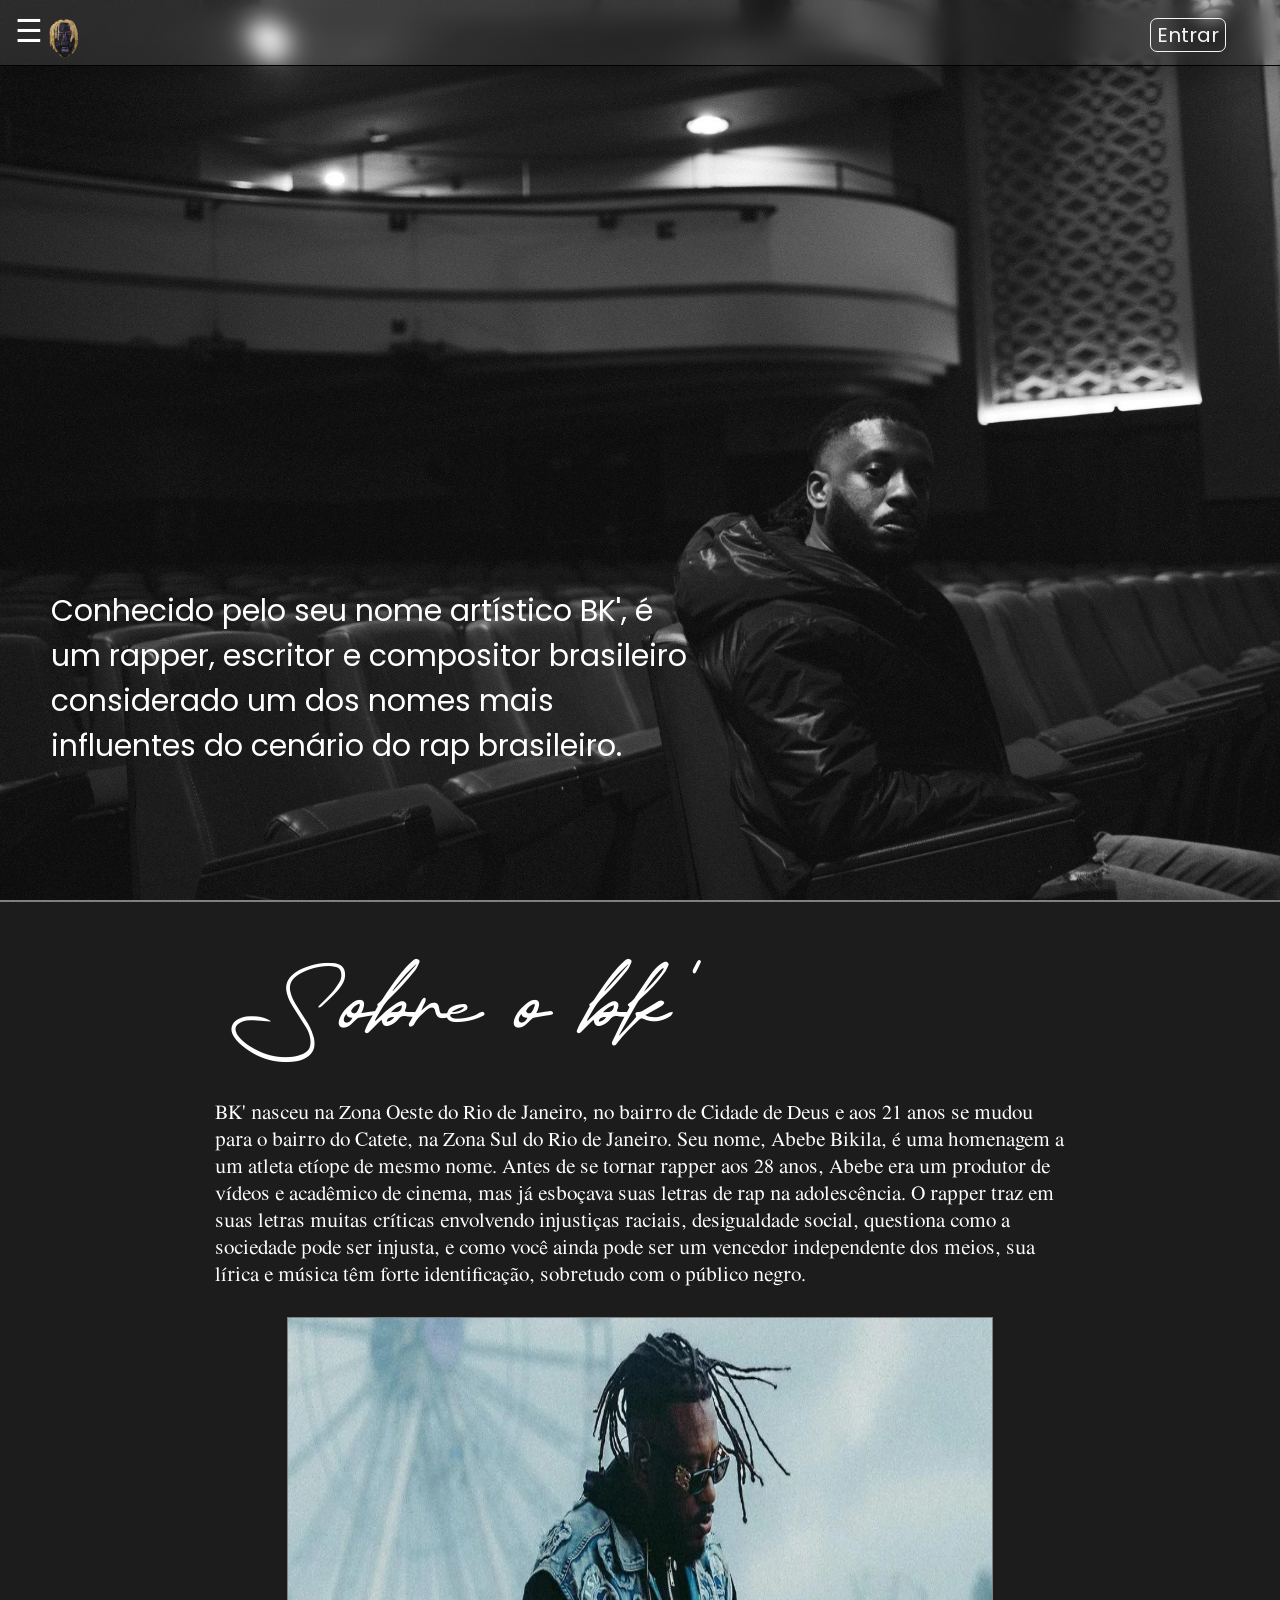
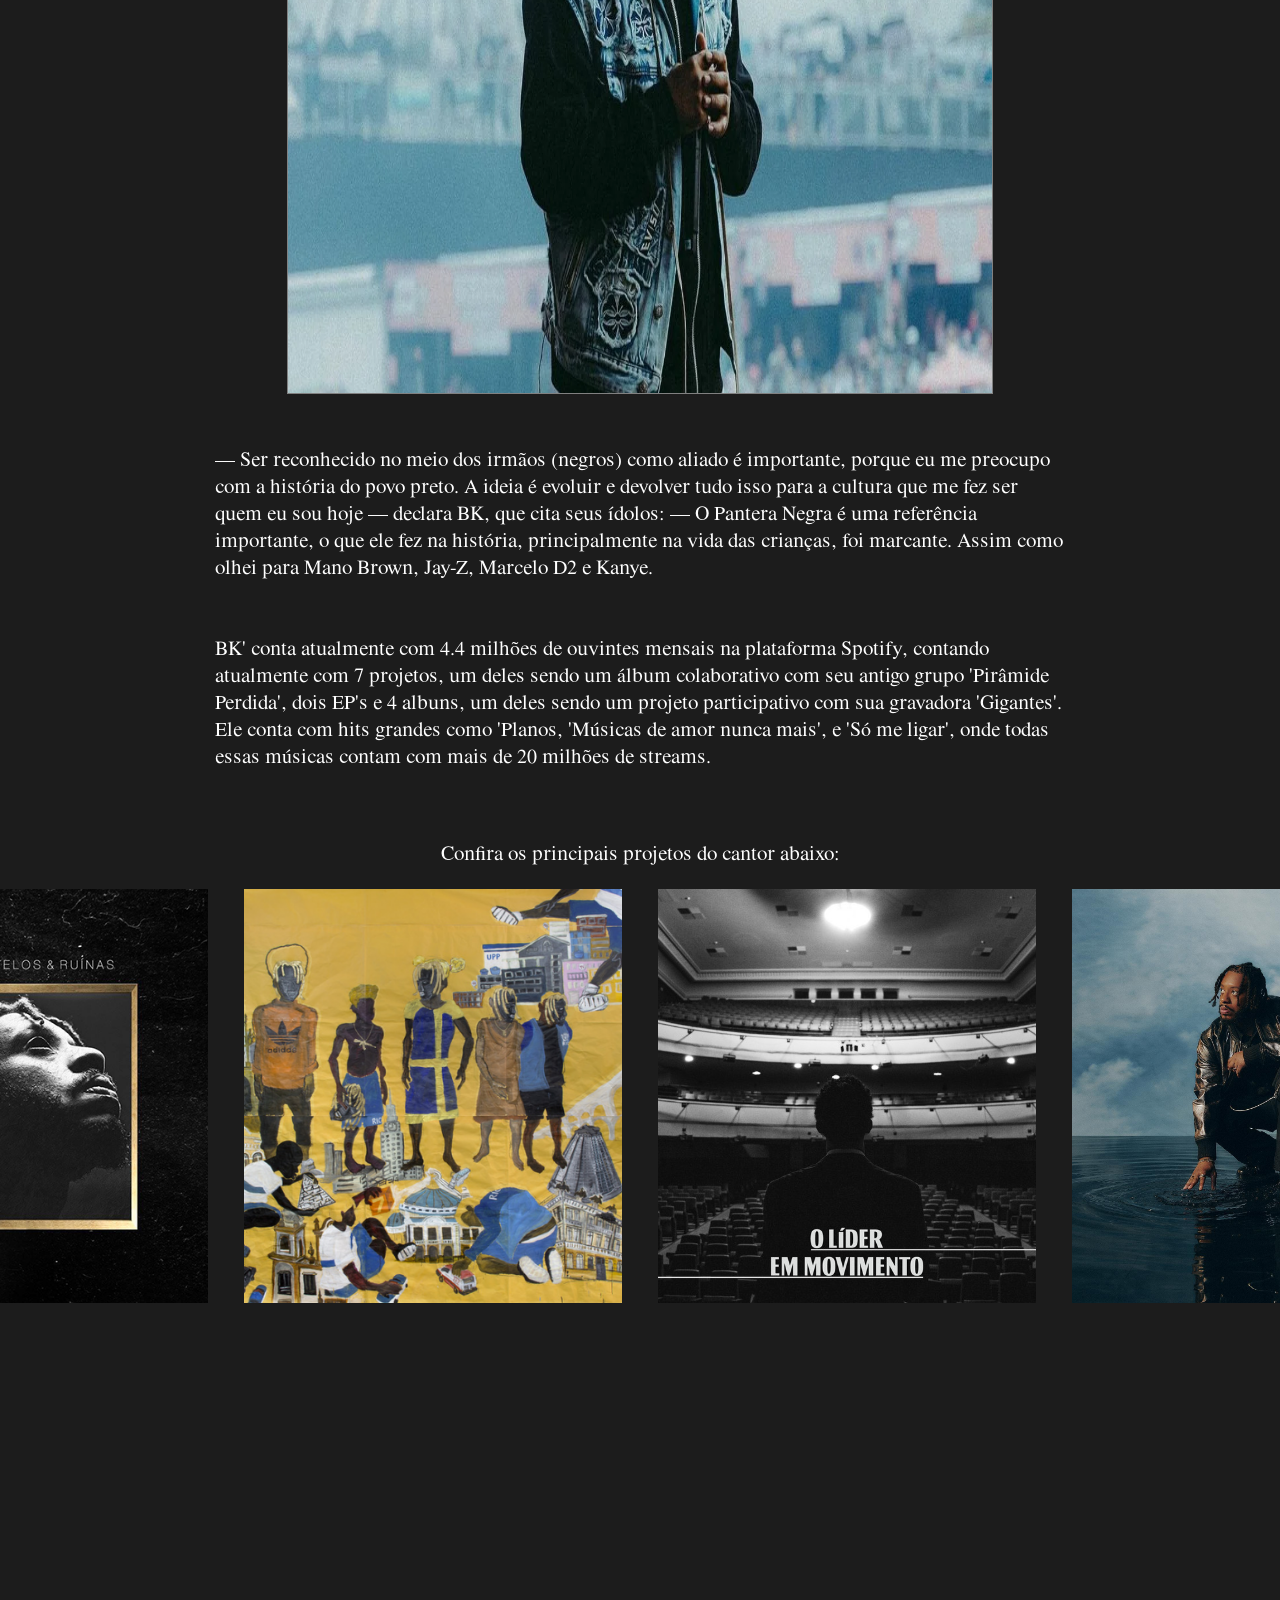
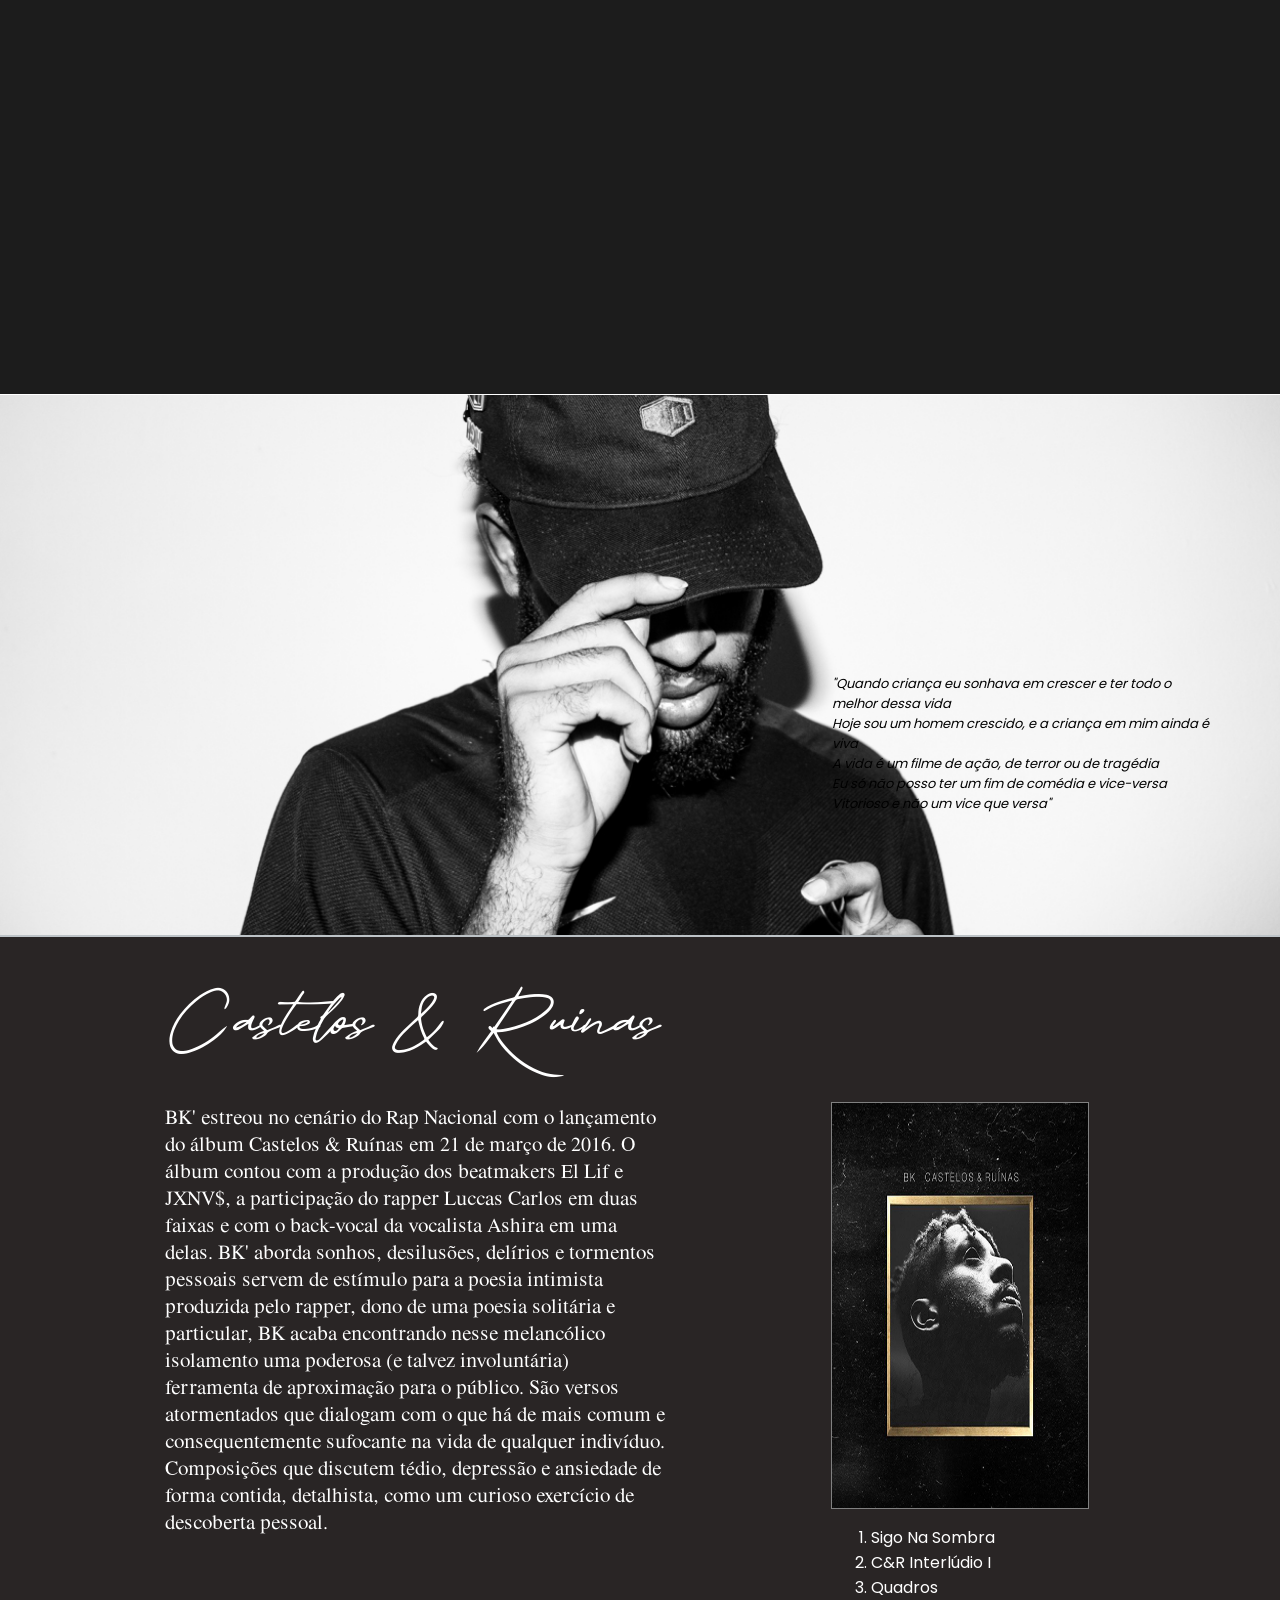
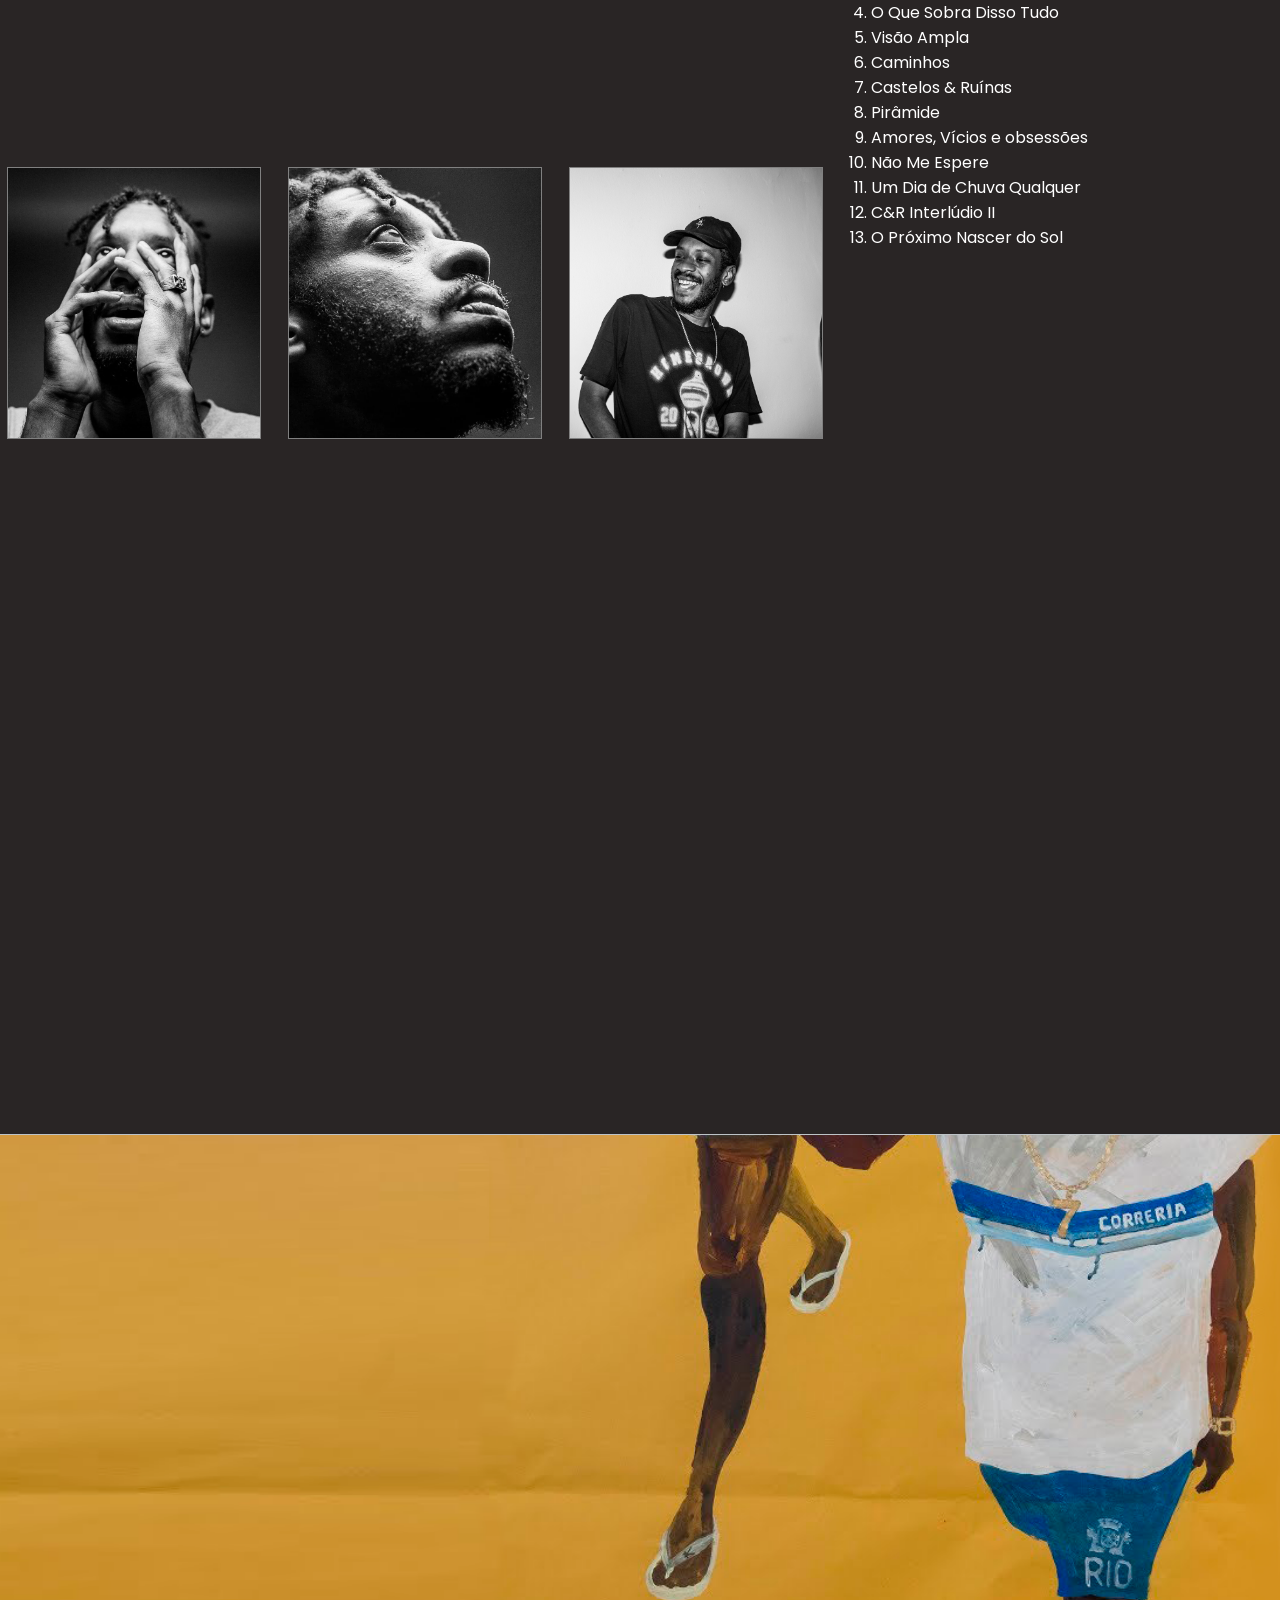
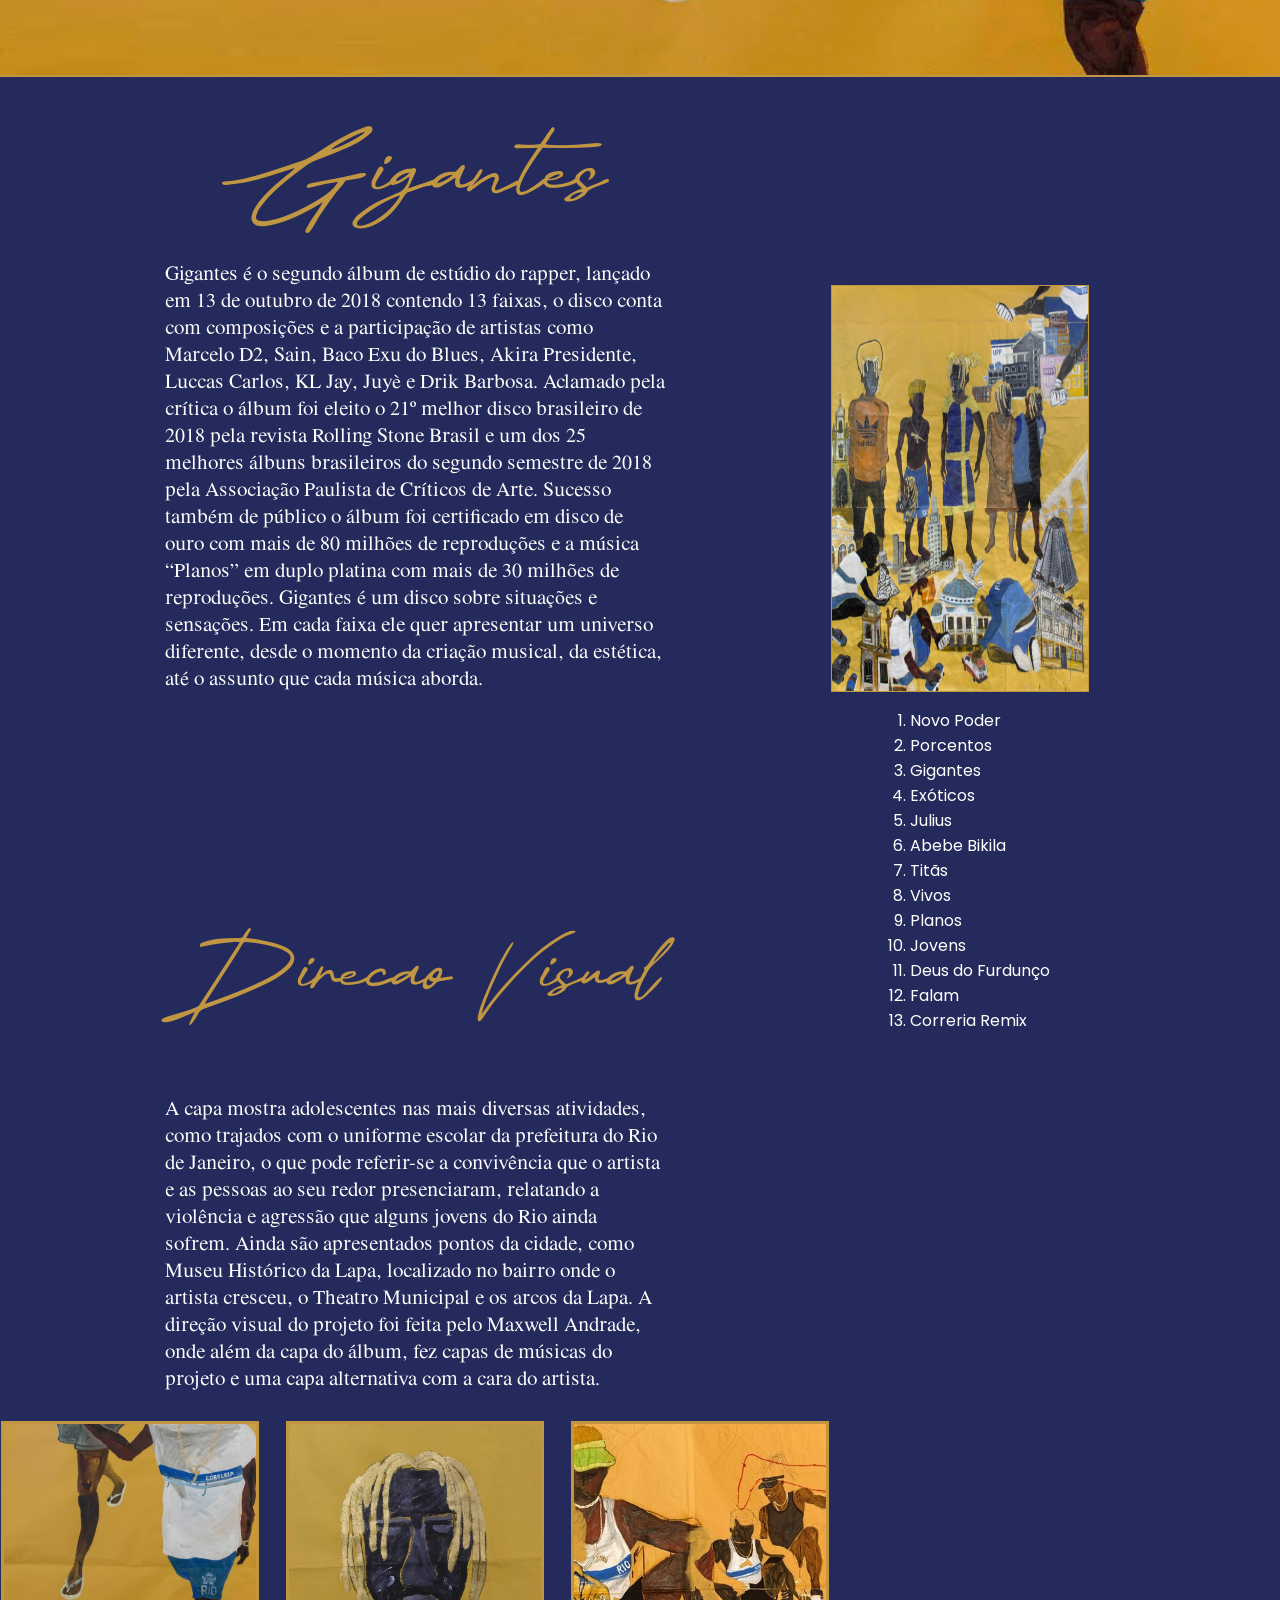
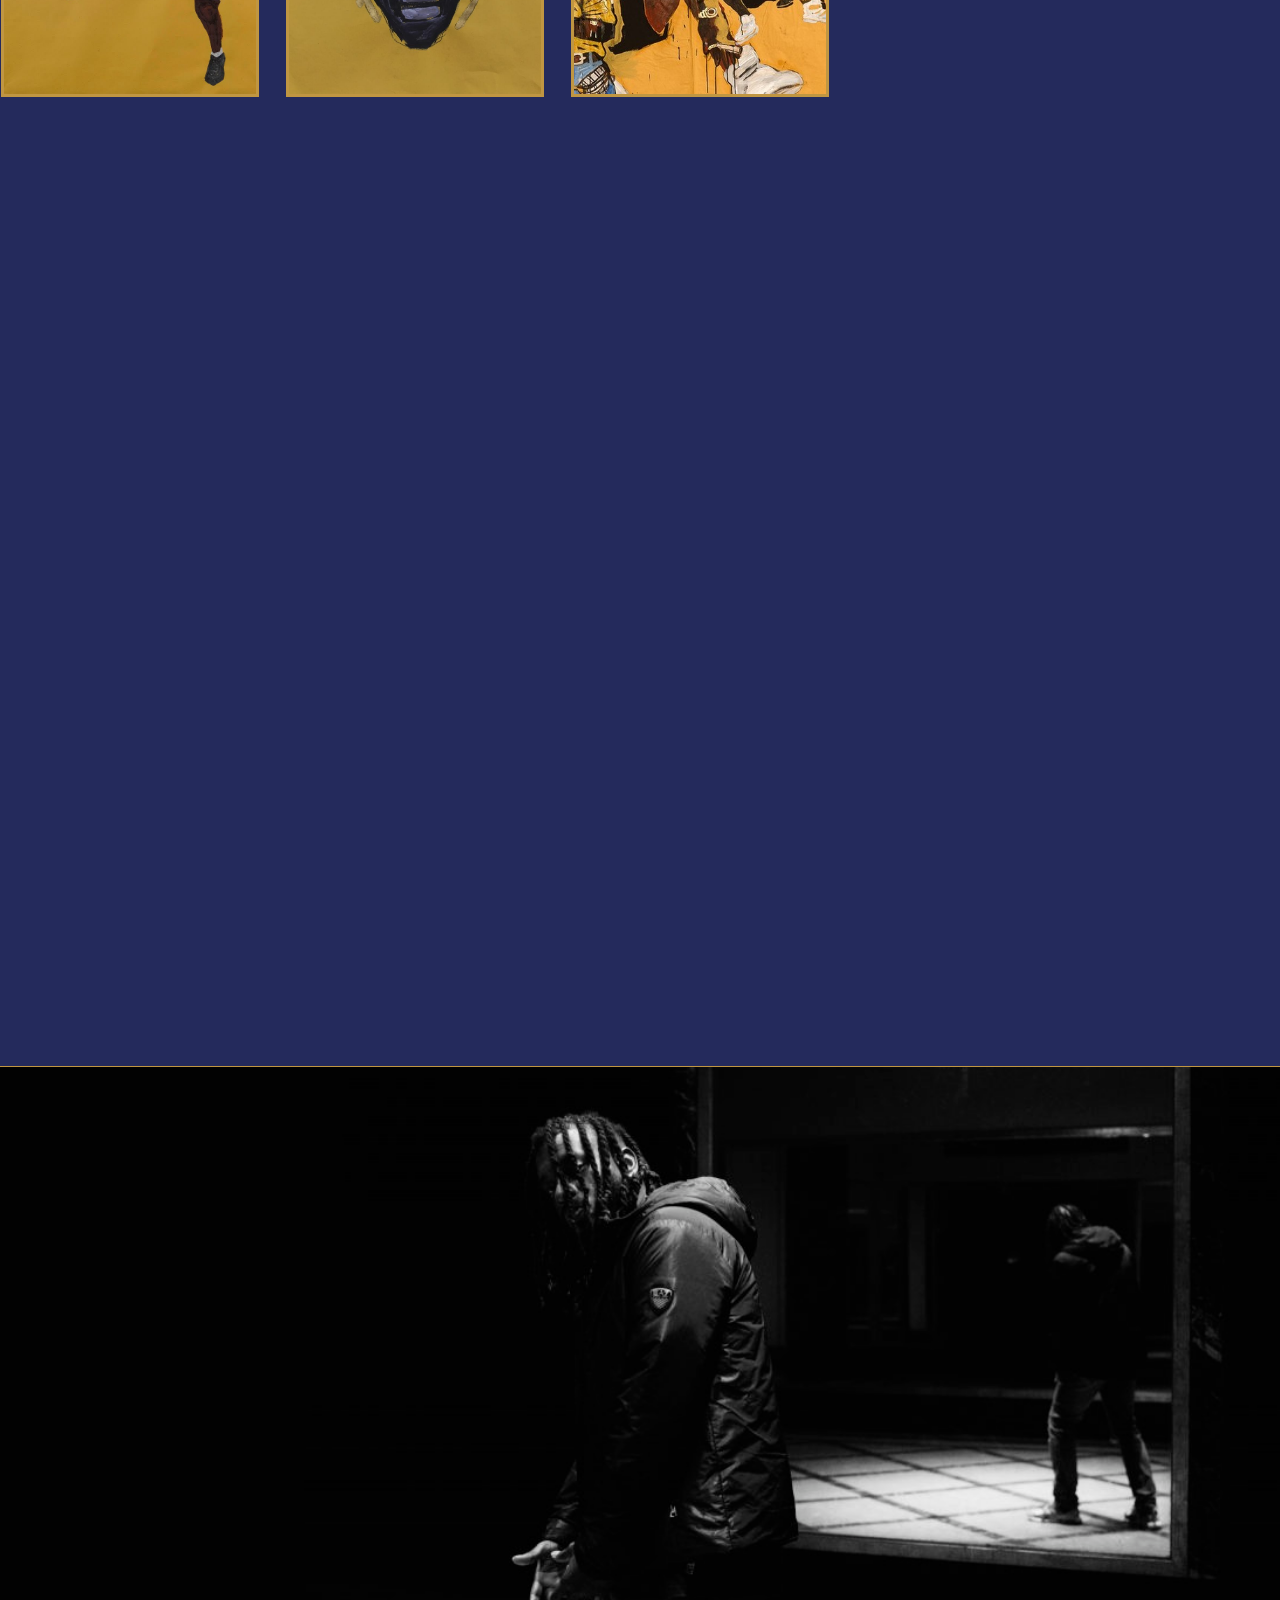
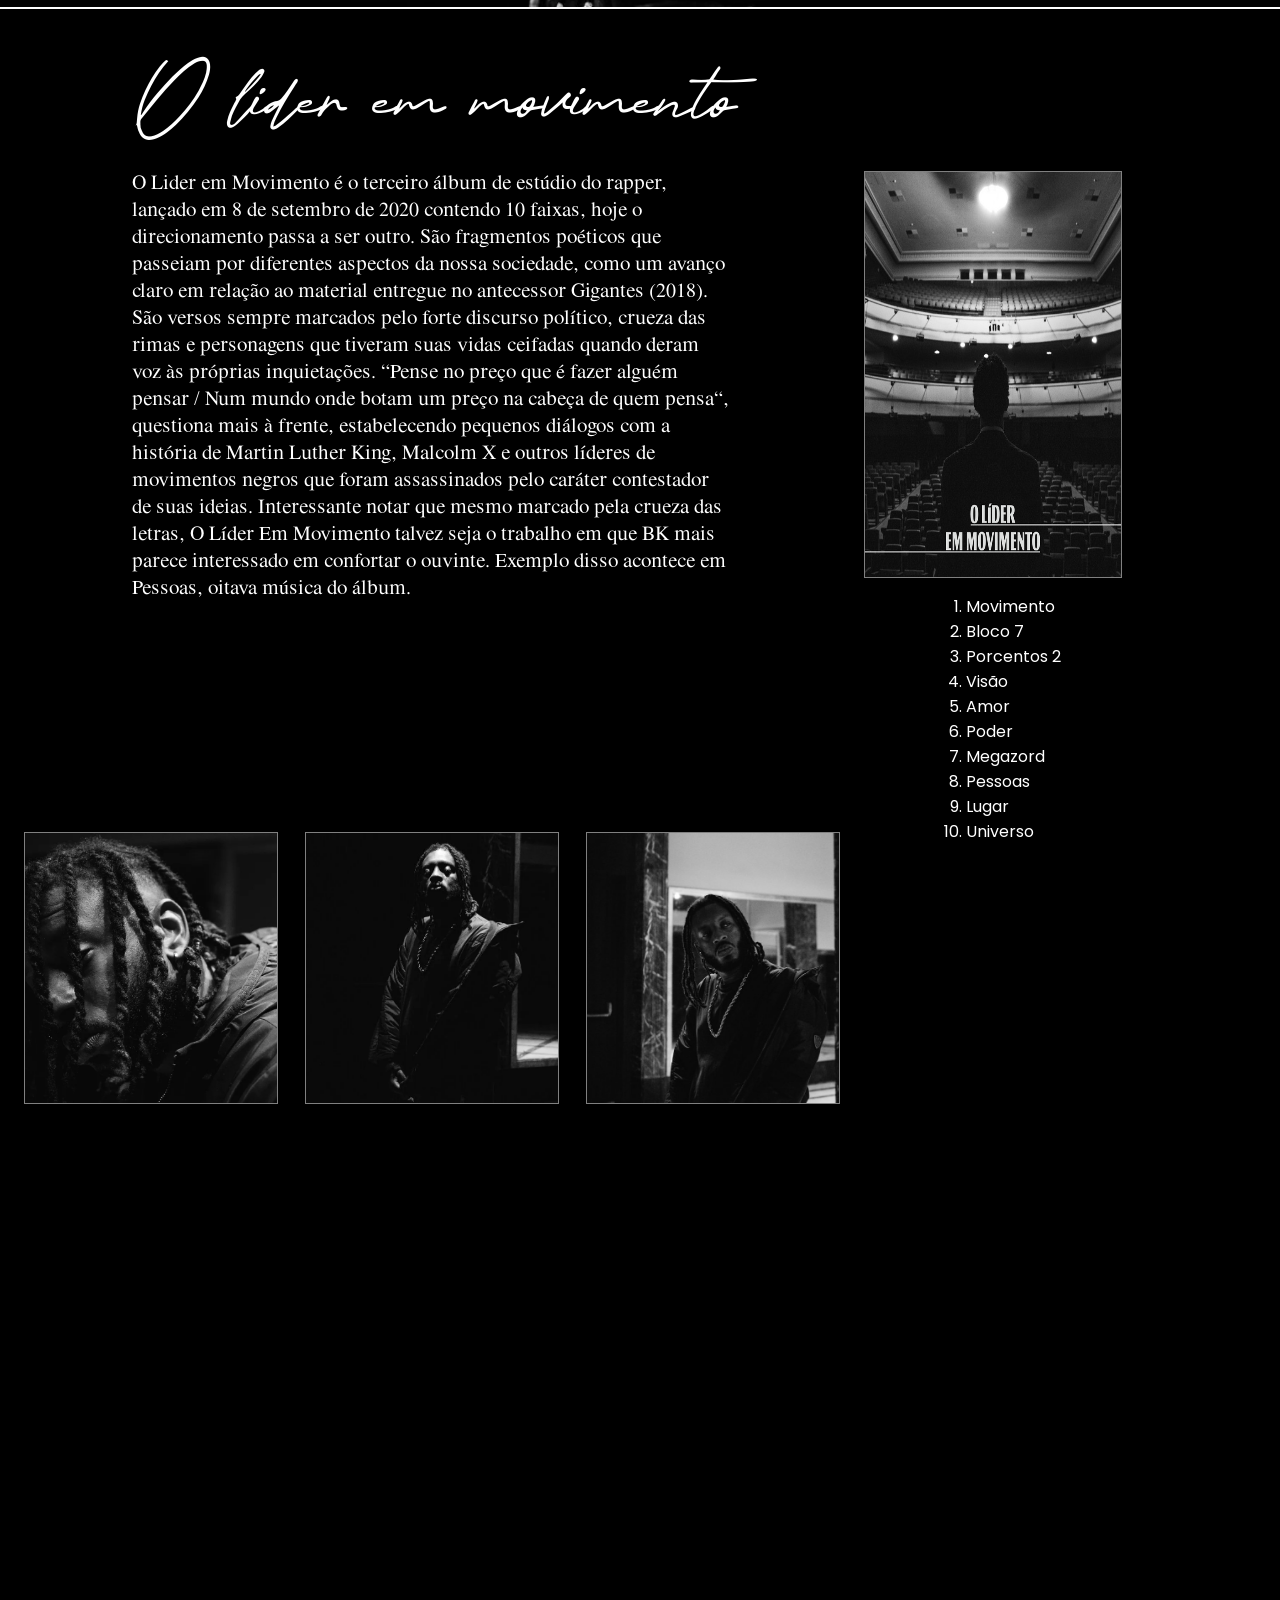
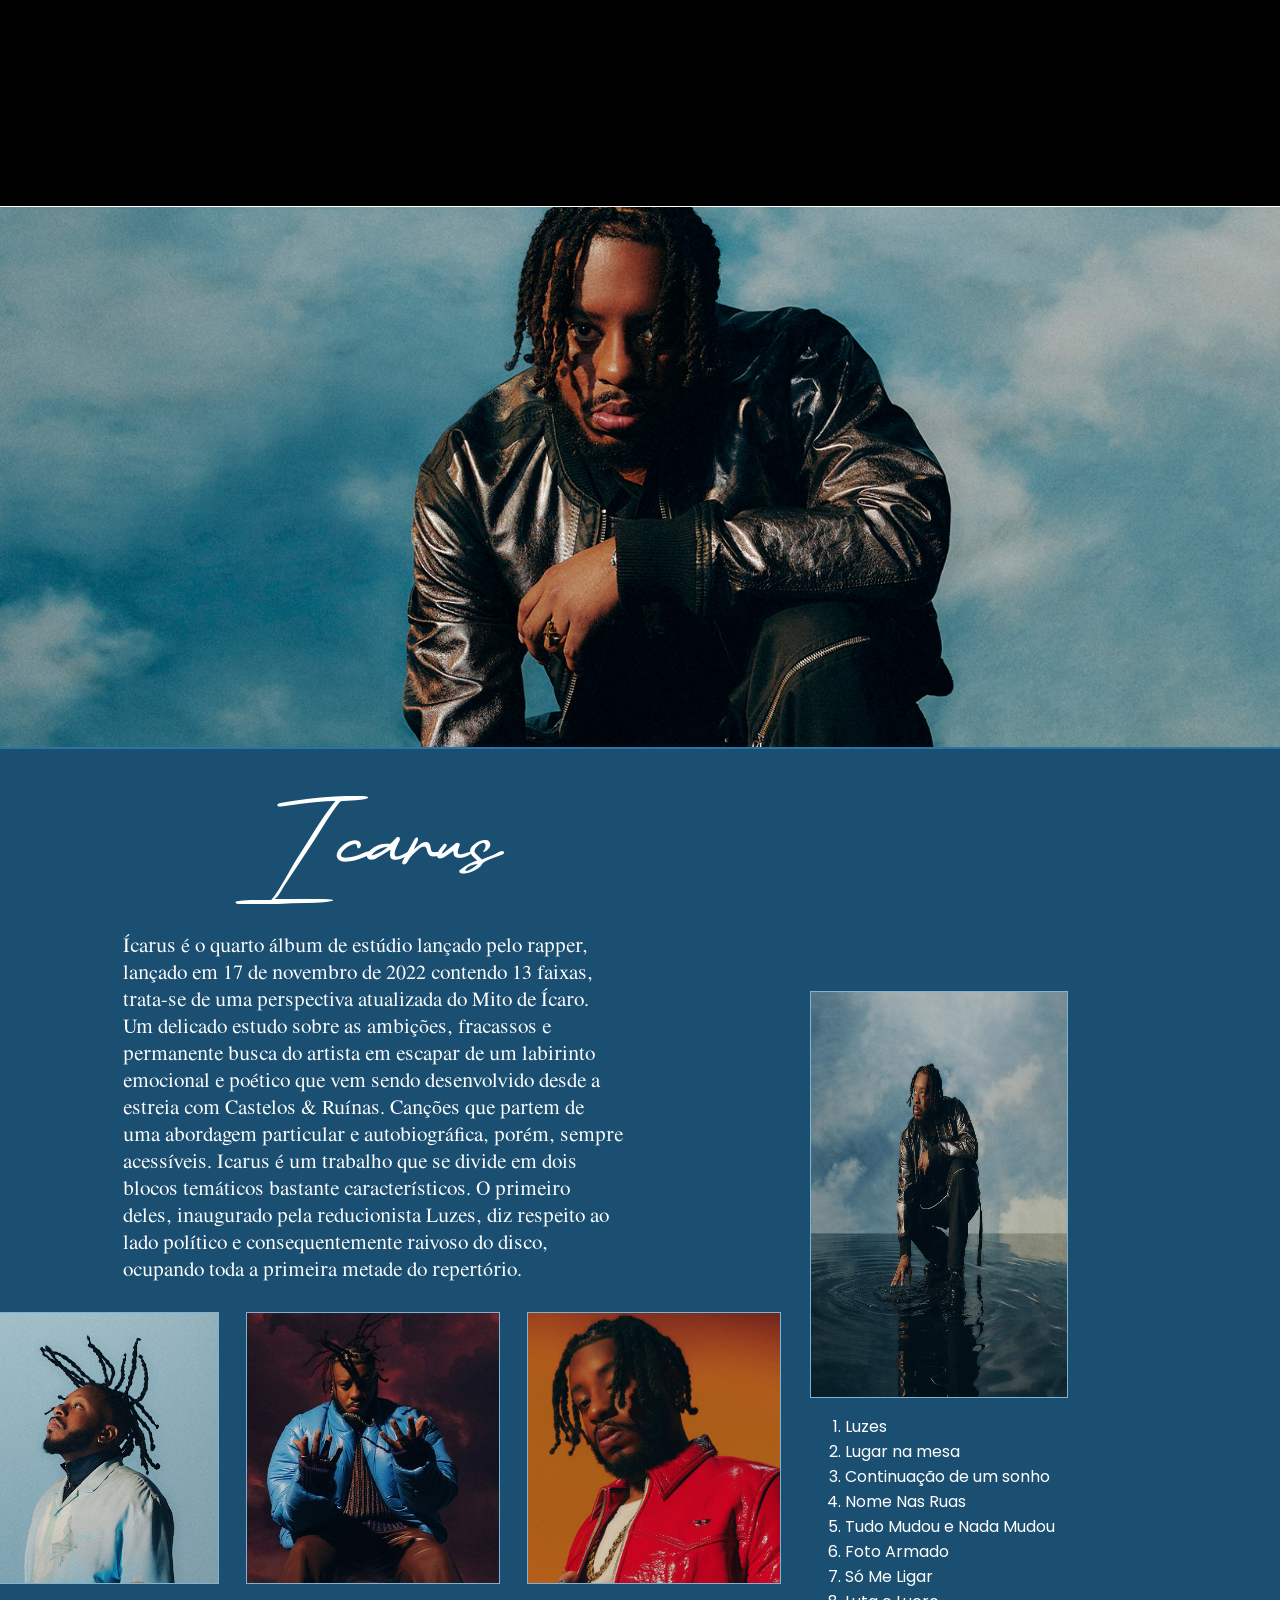
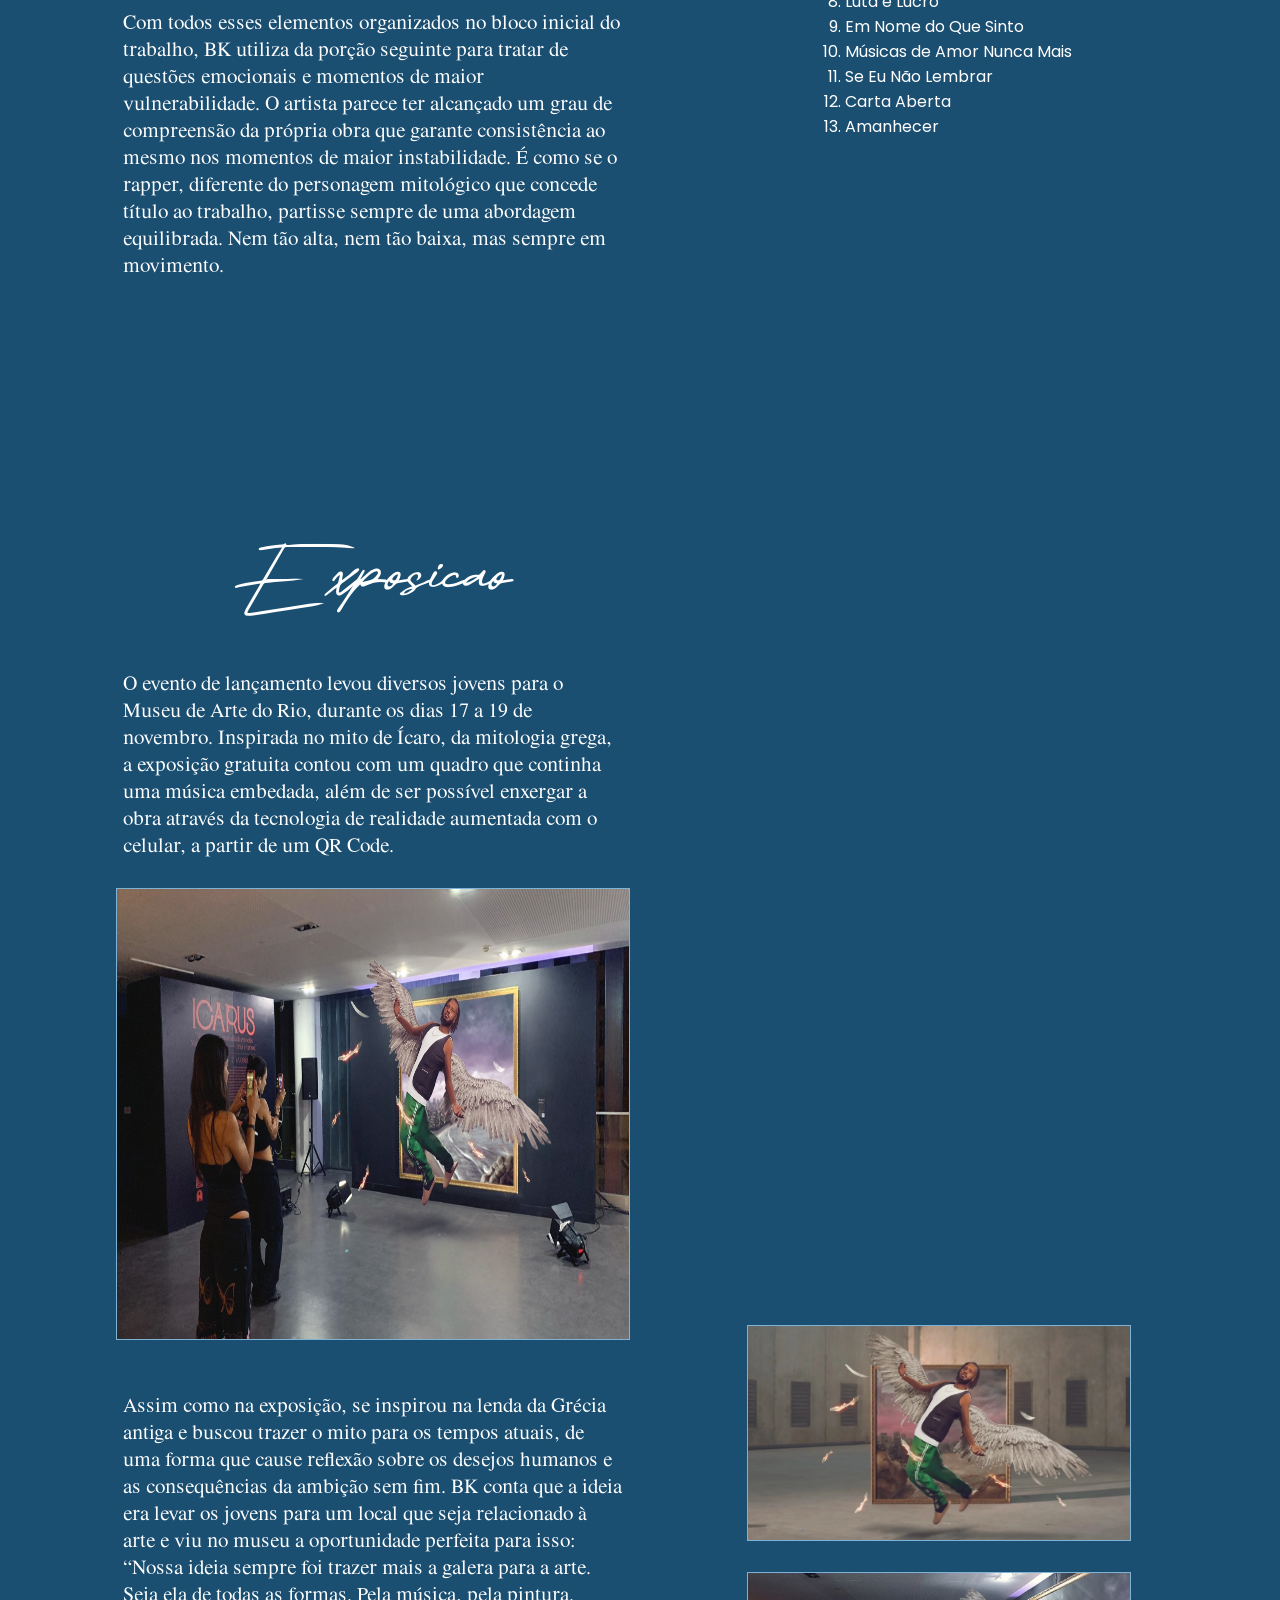
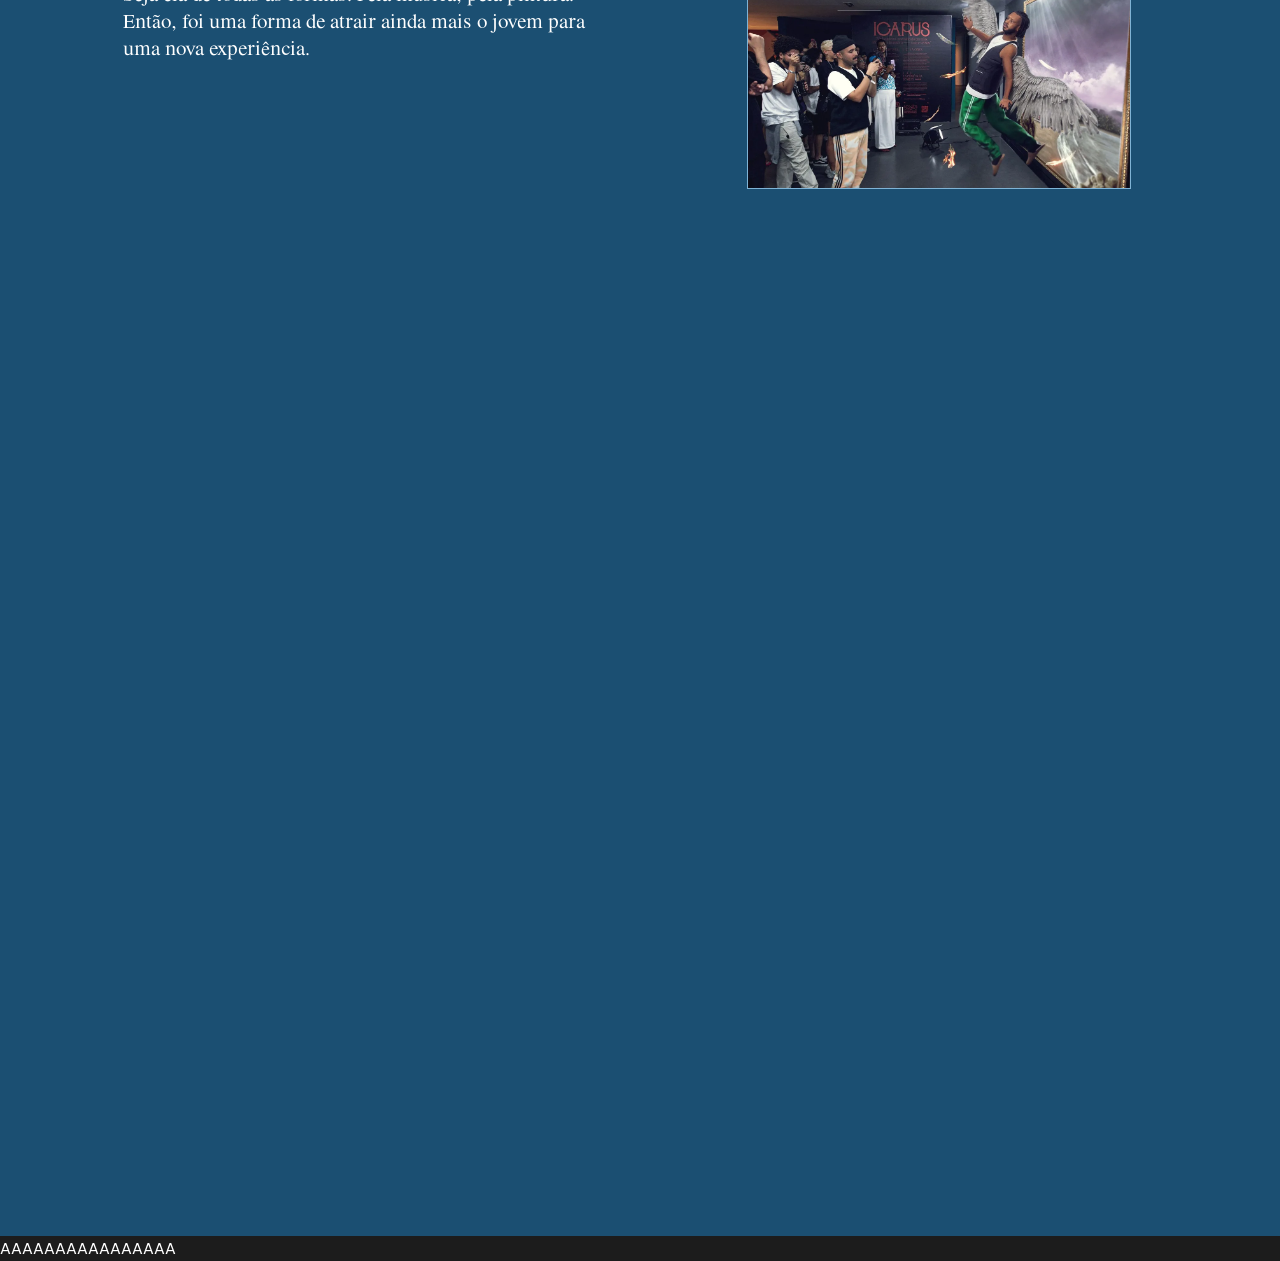
==== web-data-viz-main/public/index.html @ dcf94fe0 "Adição da webdataviz" ====
<!DOCTYPE html>
<html lang="pt-br">

<head>
  <meta charset="UTF-8">
  <meta name="viewport" content="width=device-width, initial-scale=1.0">
  <title>BK' - Tudo sobre o rapper</title>
  <link rel="shortcut icon" href="assets/icon/imgtitle.png">
  <link rel="stylesheet" href="css/styleHP.css">
</head>

<body>
  <div class="navbar">
    <div id="mySidepanel" class="sidepanel">
      <a href="javascript:void(0)" class="closebtn" onclick="closeNav()">&times;</a>
      <a href="#">Home</a>
      <a href="index.html#sobre-ir">Sobre o BK'</a>
      <a href="index.html#projetos-ir">Projetos</a>
      <a href="index.html#exposicao-ir">Exposição Icarus</a>
      <a href="#">Quiz</a>
      <a href="#">Pergunte aqui</a>
    </div>

    <button class="openbtn" onclick="openNav()">&#9776;</button>
    <img src="assets/icon/imgtitle.png" alt="BK' em Gigantes"> <!--<span>Tudo sobre o rapper BK'</span> -->
    <a href="cadastro.html"><button class="login" id="clickable">Entrar</button></a>
  </div>

  <div class="header">
    <img src="assets/imgs/olem/bkfoto5.jpg" alt="BK' Performando" class="banner">
    <p>Conhecido pelo seu nome artístico BK', é um rapper, escritor e compositor brasileiro considerado um dos nomes
      mais influentes do cenário do rap brasileiro.</p>
  </div>

  <div class="sobre" id="sobre-ir">
    <p class="sobre-title">Sobre o bk'</p>
    <span>BK' nasceu na Zona Oeste do Rio de Janeiro, no bairro de Cidade de Deus e aos 21 anos se mudou para o bairro
      do Catete, na Zona Sul do Rio de Janeiro. Seu nome, Abebe Bikila, é uma homenagem a um atleta etíope de mesmo
      nome. Antes de se tornar rapper aos 28 anos, Abebe era um produtor de vídeos e acadêmico de cinema, mas já
      esboçava suas letras de rap na adolescência. O rapper traz em suas letras muitas críticas envolvendo injustiças
      raciais, desigualdade social, questiona como a sociedade pode ser injusta, e como você ainda pode ser um vencedor
      independente dos meios, sua lírica e música têm forte identificação, sobretudo com o público negro. <br><br>
      <center><img class="bkshow-sobre" src="assets/imgs/bk-imgs/bk-emshow.jpeg"></center>
      <br><br>
      — Ser reconhecido no meio dos irmãos (negros) como aliado é importante, porque eu me preocupo com a história do
      povo preto. A ideia é evoluir e devolver tudo isso para a cultura que me fez ser quem eu sou hoje — declara BK,

      que cita seus ídolos: — O Pantera Negra é uma referência importante, o que ele fez na história, principalmente
      na
      vida das crianças, foi marcante. Assim como olhei para Mano Brown, Jay-Z, Marcelo D2 e Kanye. <br><br>
      <br>
      BK' conta atualmente com 4.4 milhões de ouvintes mensais na plataforma Spotify, contando atualmente com 7
      projetos, um deles sendo um álbum colaborativo com seu antigo grupo 'Pirâmide Perdida', dois EP's e 4 albuns, um
      deles sendo um projeto participativo com sua gravadora 'Gigantes'. Ele conta com hits grandes como 'Planos,
      'Músicas de amor nunca mais', e 'Só me ligar', onde todas essas músicas contam com mais de 20 milhões de
      streams.
    </span>
    <div id="projetos-ir"></div>
    <br><br>
    
    <p class="confira-projetos">Confira os principais projetos do cantor abaixo:</p>
    <div id="img-track">
      <div class="image-container cer-clickable">
        <a href="index.html#cer-ir"><img class="image" src="assets/imgs/castelos&ruinas/castelos&ruinas.png"
            alt="Capa de 'Castelos & Ruínas'" draggable="false">
          <div class="text-overlay">Castelos & Ruínas</div>
        </a>
      </div>

      <div class="image-container gigantes-clickable">
        <a href="index.html#gigantes-ir"><img class="image" src="assets/imgs/gigantes/gigantes.png" alt="Capa de 'Gigantes'"
            draggable="false">
          <div class="text-overlay">Gigantes</div>
        </a>
      </div>

      <div class="image-container olem-clickable">
        <a href="index.html#olem-ir"><img class="image" src="assets/imgs/olem/lideremmovimento.jpeg"
            alt="Capa de 'O líder em movimento'" draggable="false">
          <div class="text-overlay">O líder em movimento</div>
        </a>
      </div>

      <div class="image-container icarus-clickable">
        <a href="index.html#icarus-ir"><img class="image" src="assets/imgs/icarus/icarus.jpeg" alt="Capa de 'Icarus'"
            draggable="false">
          <div class="text-overlay">Icarus</div>
        </a>
      </div>
    </div>
  </div>

  <div class="projetos">
    <div class="casteloseruinas" id="cer-ir">
      <img class="bk-bloco" src="assets/imgs/bk-imgs/bkbloco.jpg">
      <p>"Quando criança eu sonhava em crescer e ter todo o melhor dessa vida<br>
        Hoje sou um homem crescido, e a criança em mim ainda é viva<br>
        A vida é um filme de ação, de terror ou de tragédia<br>
        Eu só não posso ter um fim de comédia e vice-versa<br>
        Vitorioso e não um vice que versa"<br></p>
      <div class="container-cer">
        <div class="texto-cer">
          <div class="title-cer">Castelos & Ruinas</div><br>

          BK' estreou no cenário do Rap Nacional com o lançamento do álbum Castelos & Ruínas em 21
          de março de 2016. O álbum contou com a produção
          dos beatmakers El Lif e JXNV$, a participação do rapper Luccas Carlos em duas faixas e com o back-vocal da
          vocalista Ashira em uma delas.
          BK' aborda sonhos, desilusões, delírios e tormentos pessoais servem de estímulo para a poesia intimista
          produzida pelo rapper, dono de uma poesia solitária e particular, BK acaba encontrando nesse melancólico
          isolamento uma poderosa (e
          talvez involuntária) ferramenta de aproximação para o público. São versos atormentados que dialogam com o que
          há de mais comum e consequentemente sufocante na vida de qualquer indivíduo. Composições que discutem tédio,
          depressão e ansiedade de forma contida, detalhista, como um curioso exercício de descoberta pessoal.
          <br><br>
          <iframe style="border-radius:12px"
            src="https://open.spotify.com/embed/album/2R3jSaMM1H6qecjhZtlgJH?utm_source=generator" width="100%"
            height="175" frameBorder="0" allowfullscreen=""
            allow="autoplay; clipboard-write; encrypted-media; fullscreen; picture-in-picture"
            loading="lazy"></iframe><br>
          <div id="img-trackcer" data-mouse-down-at="0" data-prev-percentage="0">
            <img class="image" src="assets/imgs/castelos&ruinas/bk-foto1.jpg" draggable="false">
            <img class="image" src="assets/imgs/castelos&ruinas/bkface.png" draggable="false">
            <img class="image" src="assets/imgs/bk-imgs/bkrindo.jpg" draggable="false">
          </div>
        </div>

        <div class="imagem-cer">
          <img class="capa-cer" src="assets/imgs/castelos&ruinas/castelos&ruinas.png">
          <ol>
            <li>Sigo Na Sombra</li>
            <li>C&R Interlúdio I</li>
            <li>Quadros</li>
            <li>O Que Sobra Disso Tudo</li>
            <li>Visão Ampla</li>
            <li>Caminhos</li>
            <li>Castelos & Ruínas</li>
            <li>Pirâmide</li>
            <li>Amores, Vícios e obsessões</li>
            <li>Não Me Espere</li>
            <li>Um Dia de Chuva Qualquer</li>
            <li>C&R Interlúdio II</li>
            <li>O Próximo Nascer do Sol</li>
          </ol>
        </div>
      </div>

    </div>
    <div class="gigantes" id="gigantes-ir">
      <img class="correria-banner" src="assets/imgs/gigantes/banner.png" alt="">
      <div class="container-gigantes">
        <div class="texto-gigantes">
          <div class="gigantes-title">Gigantes</div>
          Gigantes é o segundo álbum de estúdio do rapper, lançado em 13 de outubro de 2018
          contendo 13 faixas, o disco conta com composições e a participação de artistas como Marcelo D2, Sain, Baco Exu
          do Blues, Akira Presidente, Luccas Carlos, KL Jay, Juyè e Drik Barbosa. Aclamado pela crítica o álbum foi
          eleito o 21º melhor disco brasileiro de 2018 pela
          revista Rolling Stone Brasil e um dos 25 melhores álbuns brasileiros do segundo semestre de 2018 pela
          Associação Paulista de Críticos de Arte.
          Sucesso também de público o álbum foi certificado em disco de ouro
          com mais de 80 milhões de reproduções e a música “Planos” em duplo platina com mais de 30 milhões de
          reproduções. Gigantes é um disco sobre situações e sensações. Em cada faixa ele quer apresentar um universo
          diferente, desde o momento da criação musical, da estética, até o assunto que cada música aborda.
          <br><br>
          <iframe style="border-radius:12px"
            src="https://open.spotify.com/embed/album/4W2IL1NXpcbsYmGdAjeJGg?utm_source=generator" width="100%"
            height="175" frameBorder="0" allowfullscreen=""
            allow="autoplay; clipboard-write; encrypted-media; fullscreen; picture-in-picture" loading="lazy"></iframe>
          <p>Direcao Visual</p>
          <div class="texto-gigantes">A capa mostra adolescentes nas mais diversas atividades, como trajados com o
            uniforme escolar da prefeitura do
            Rio de Janeiro, o que pode referir-se a convivência que o artista e as pessoas ao seu redor presenciaram,
            relatando a violência e agressão que alguns jovens do Rio ainda sofrem. Ainda são apresentados pontos da
            cidade, como Museu Histórico da Lapa, localizado no bairro onde o artista cresceu, o Theatro Municipal e os
            arcos da Lapa. A direção visual do projeto foi feita pelo Maxwell Andrade, onde além da capa do álbum, fez
            capas de músicas do projeto e uma capa alternativa com a cara do artista. <br><br>
            <div id="img-trackgigantes" data-mouse-down-at="0" data-prev-percentage="0">
              <img class="image" src="assets/imgs/gigantes/correria.jpg" draggable="false">
              <img class="image" src="assets/imgs/gigantes/98b2976f9f058ca8cafe986e9b898a2d.1000x1000x1.jpg" draggable="false">
              <img class="image" src="assets/imgs/gigantes/2019-11-26-serie-pardo-e-papel-de-maxwell-alexandre-2-312hwqn.jpg" draggable="false">
            </div>
          </div>
        </div>

        <div class="imagem-gigantes">
          <img class="capa-gigantes" src="assets/imgs/gigantes/gigantes.png">
          <ol>
            <li>Novo Poder</li>
            <li>Porcentos</li>
            <li>Gigantes</li>
            <li>Exóticos</li>
            <li>Julius</li>
            <li>Abebe Bikila</li>
            <li>Titãs</li>
            <li>Vivos</li>
            <li>Planos</li>
            <li>Jovens</li>
            <li>Deus do Furdunço</li>
            <li>Falam</li>
            <li>Correria Remix</li>
          </ol>
        </div>
      </div>
    </div>








    <div class="olideremovimento" id="olem-ir">
      <img class="olem-banner" src="assets/imgs/olem/banner.png" alt="">
      <div class="container-olem">
        <div class="texto-olem">
          <div class="title-olem-1">O lider em movimento</div>
          O Lider em Movimento é o terceiro álbum de estúdio do rapper, lançado em 8 de setembro de 2020
          contendo 10 faixas, hoje o direcionamento passa a ser outro. São fragmentos poéticos que passeiam por
          diferentes aspectos da nossa sociedade, como um avanço claro em relação ao material entregue no antecessor
          Gigantes (2018). São versos sempre marcados pelo forte discurso político, crueza das rimas e personagens que
          tiveram suas vidas ceifadas quando deram voz às próprias inquietações. “Pense no preço que é fazer alguém
          pensar / Num mundo onde botam um preço na cabeça de quem pensa“, questiona mais à frente, estabelecendo
          pequenos diálogos com a história de Martin Luther King, Malcolm X e outros líderes de
          movimentos negros que foram assassinados pelo caráter contestador de suas ideias. Interessante notar que mesmo
          marcado pela crueza das letras, O Líder Em Movimento talvez seja o trabalho em que BK mais parece interessado
          em confortar o ouvinte. Exemplo disso acontece em Pessoas, oitava música do álbum.
          <br><br>
          <iframe style="border-radius:12px"
            src="https://open.spotify.com/embed/album/5YcCaIe5wa22O3vZsX0od5?utm_source=generator" width="100%"
            height="175" frameBorder="0" allowfullscreen=""
            allow="autoplay; clipboard-write; encrypted-media; fullscreen; picture-in-picture"
            loading="lazy"></iframe><br>
          <div id="img-trackolem" data-mouse-down-at="0" data-prev-percentage="0">
            <img class="image" src="assets/imgs/olem/bkfoto.png" draggable="false">
            <img class="image" src="assets/imgs/olem/bkfoto1.png" draggable="false">
            <img class="image" src="assets/imgs/olem/bkfoto3.jpg" draggable="false">
          </div>
        </div>

        <div class="imagem-olem">
          <img class="capa-olem" src="assets/imgs/olem/lideremmovimento.jpeg">
          <ol>
            <li>Movimento</li>
            <li>Bloco 7</li>
            <li>Porcentos 2</li>
            <li>Visão</li>
            <li>Amor</li>
            <li>Poder</li>
            <li>Megazord</li>
            <li>Pessoas</li>
            <li>Lugar</li>
            <li>Universo</li>
          </ol>
        </div>
      </div>
    </div>















    <div class="icarus" id="icarus-ir">
      <img class="icarus-banner" src="assets/imgs/icarus/bkicarusreto.jpg" alt="BK' no ensaio de foto do albúm 'Icarus'">
      <div class="container-icarus">
        <div class="texto-icarus">
          <div class="title-icarus">Icarus</div>
          Ícarus é o quarto álbum de estúdio lançado pelo rapper, lançado em 17 de novembro de 2022
          contendo 13 faixas, trata-se de uma perspectiva atualizada do Mito de Ícaro. Um delicado estudo sobre as
          ambições, fracassos e permanente busca do artista em
          escapar de um labirinto emocional e poético que vem sendo desenvolvido desde a estreia com Castelos & Ruínas.
          Canções que partem de uma abordagem particular e autobiográfica, porém, sempre acessíveis. Icarus é
          um trabalho que se divide em dois blocos temáticos bastante característicos. O primeiro deles, inaugurado pela
          reducionista Luzes, diz respeito ao lado político e consequentemente raivoso do disco, ocupando toda a
          primeira metade do repertório.<br><br>
          <div id="img-trackicarus" data-mouse-down-at="0" data-prev-percentage="0">
            <img class="image" src="assets/imgs/icarus/bkfoto4.png" draggable="false">
            <img class="image" src="assets/imgs/icarus/bkfoto5.png" draggable="false">
            <img class="image" src="assets/imgs/icarus/bkfoto1.png" draggable="false">
          </div>
          <br>
          Com todos esses elementos organizados no bloco inicial do trabalho, BK utiliza
          da porção seguinte para tratar de questões emocionais e momentos de maior vulnerabilidade. O artista parece
          ter alcançado um grau de compreensão da própria obra que garante
          consistência ao mesmo nos momentos de maior instabilidade. É como se o rapper,
          diferente do personagem mitológico que concede título ao trabalho, partisse sempre de uma abordagem
          equilibrada. Nem tão alta, nem tão baixa, mas sempre em movimento.
          <br><br>
          <iframe style="border-radius:12px"
            src="https://open.spotify.com/embed/album/4YxPiDQY2qbVb0tJHEhAxS?utm_source=generator" width="100%"
            height="175" frameBorder="0" allowfullscreen=""
            allow="autoplay; clipboard-write; encrypted-media; fullscreen; picture-in-picture" loading="lazy"></iframe>
            <div id="exposicao-ir"></div>
          <p>Exposicao</p>
          O evento de lançamento levou diversos jovens para o Museu de Arte do Rio, durante os dias 17 a 19 de novembro.
          Inspirada no mito de Ícaro, da mitologia grega, a exposição gratuita contou com um quadro que continha uma
          música embedada, além de ser possível enxergar a obra através da tecnologia de realidade aumentada com o
          celular, a partir de um QR Code.
          <br><br>
          <img src="assets/imgs/icarus/exposicaoicarus.jpeg">
          <br><br>
          Assim como na exposição, se inspirou na lenda da Grécia antiga e buscou
          trazer o mito para os tempos atuais, de uma forma que cause reflexão sobre os desejos humanos e as
          consequências da ambição sem fim. BK conta que a ideia era levar os jovens para um local que seja relacionado
          à arte e viu no museu a oportunidade perfeita para isso: “Nossa ideia sempre foi trazer mais a galera para a
          arte. Seja ela de todas as formas. Pela música, pela pintura. Então, foi uma forma de atrair ainda mais o
          jovem para uma nova experiência.


        </div>

        <div class="imagem-icarus">
          <img class="capa-icarus" src="assets/imgs/icarus/icarus.jpeg">
          <ol>
            <li>Luzes</li>
            <li>Lugar na mesa</li>
            <li>Continuação de um sonho</li>
            <li>Nome Nas Ruas</li>
            <li>Tudo Mudou e Nada Mudou</li>
            <li>Foto Armado</li>
            <li>Só Me Ligar</li>
            <li>Luta e Lucro</li>
            <li>Em Nome do Que Sinto</li>
            <li>Músicas de Amor Nunca Mais</li>
            <li>Se Eu Não Lembrar</li>
            <li>Carta Aberta</li>
            <li>Amanhecer</li>
          </ol>
          <div class="img-exposicao">
            <img src="assets/imgs/icarus/ICARUS-01-HEADER_copy.jpg" style="margin-top: 130vh; border: 1px solid #7FB3D5;">
            <img src="assets/imgs/icarus/bk7.jpeg" style="margin-top: 1%; border: 1px solid #7FB3D5;">
          </div>
        </div>
      </div>
    </div>
  </div>
  <footer>AAAAAAAAAAAAAAAA</footer>
</body>

</html>
<script>

  var clickab = document.getElementById('clickable');
  clickab.addEventListener('click', function () {

    window.location.href = 'login.html';
  });

  function openNav() {
    document.getElementById("mySidepanel").style.width = "250px";
    document.getElementById("mySidepanel").style.height = "1080px";
  }

  /* Set the width of the sidebar to 0 (hide it) */
  function closeNav() {
    document.getElementById("mySidepanel").style.width = "0";
  }
</script>
---- web-data-viz-main/public/css/styleHP.css ----
@font-face {
  font-family: 'karrik';
  src: url(..//fonts/Karrik-Regular.woff2);
}

@font-face {
  font-family: 'timesnewerroman';
  src: url(..//fonts/TimesNewerRoman-Regular.otf);
}

@font-face {
  font-family: 'bigjohn';
  src: url(..//fonts/BIG\ JOHN.otf);
}

@font-face {
  font-family: 'neuehaas';
  src: url(..//fonts/NeueHaasDisplayBlack.ttf);
}

@font-face {
  font-family: 'poppins';
  src: url(..//fonts/Poppins-Regular.ttf);
}

@font-face {
  font-family: 'thesignature';
  src: url(..//fonts/Thesignature.ttf);
}

body {
  margin: 0%;
  padding: 0%;
  font-family: 'poppins', monospace;
  background-color: #1C1C1C;
  margin: 0rem;
  overflow-x: hidden;
  color: white;
}

html {
  scroll-behavior: smooth;
}

.navbar {
  background-color: #393939;
  background: linear-gradient(135deg, rgba(255, 255, 255, 0.1), rgba(255, 255, 255, 0));
  backdrop-filter: blur(10px);
  -webkit-backdrop-filter: blur(10px);
  box-shadow: 0 8px 32px 0 rgba(0, 0, 0, 0.37);
  width: 100%;
  height: 65px;
  position: fixed;
  border-bottom: 1px solid black;
  z-index: 200;
}

.navbar span {
  font-size: 20px;
  color: white;
  margin-left: 2%;
}

.navbar .login {
  font-size: 15px;
  color: white;
  margin-left: 2%;
  margin-left: 85%;
}

.navbar img {
  width: 4vw;
  left: 3%;
  bottom: -1%;
  display: flex;
  justify-content: flex-start;
  position: absolute;
}

.navbar .login {
  border: 1px solid whitesmoke;
  background: none;
  font-size: 20px;
  cursor: pointer;
  transition: 0.8s;
  border-radius: 7px;
  font-family: 'poppins', monospace;
  color: whitesmoke;
  margin-top: -1%;
}

.login:hover {
  color: grey;
}


.header .banner {
  padding: 0%;
  width: 100vw;
  height: 100vh;
  object-fit: cover;
  border-bottom: 2px solid grey;
}

.header p {
  font-size: 30px;
  margin-left: 4%;
  width: 50%;
  color: white;
  margin-top: -25%;
}

.sidepanel {
  height: 250px;
  /* Specify a height */
  width: 0;
  /* 0 width - change this with JavaScript */
  position: fixed;
  /* Stay in place */
  z-index: 1;
  /* Stay on top */
  top: 0;
  left: 0;
  background-color: #111;
  /* Black*/
  overflow-x: hidden;
  /* Disable horizontal scroll */
  padding-top: 60px;
  /* Place content 60px from the top */
  transition: 0.5s;
  /* 0.5 second transition effect to slide in the sidepanel */
}

/* The sidepanel links */
.sidepanel a {
  padding: 8px 8px 8px 32px;
  text-decoration: none;
  font-size: 25px;
  color: #818181;
  display: block;
  transition: 0.3s;
}

/* When you mouse over the navigation links, change their color */
.sidepanel a:hover {
  color: #f1f1f1;
}

/* Position and style the close button (top right corner) */
.sidepanel .closebtn {
  position: absolute;
  top: 0;
  right: 25px;
  font-size: 36px;
  margin-left: 50px;
}

/* Style the button that is used to open the sidepanel */
.openbtn {
  font-size: 31px;
  cursor: pointer;
  background: none;
  color: white;
  margin-top: 0.2%;
  padding: 10px 15px;
  border: none;
}

.openbtn:hover {
  background-color: rgba(255, 255, 255, 0.1);
}

.sobre {
  background-color: #1C1C1C;
  height: 295vh;
  margin-right: 215px;
  margin-left: 215px;
  /* border-bottom: 2px solid #393939; */
}

.bkshow-sobre{
  position: cover;
width: 55vw;
height: 75vh;
border: 1px solid grey;
display: flex;
justify-content: center;
align-items: center;
}

.sobre-title {
  color: white;
  font-family: 'thesignature';
  font-size: 155px;
  margin: 0;
  margin-left: 2%;
  margin-top: 20%;
}

.sobre span {
  color: white;
  font-family: 'timesnewerroman';
  font-size: 20px;
  margin-top: 5%;
}

.image-container {
  position: relative;
}

.image-container:hover .text-overlay {
  opacity: 1;
}

.text-overlay {
  position: absolute;
  top: 50%;
  left: 50%;
  transform: translate(-50%, -50%);
  opacity: 0;
  transition: opacity 0.3s;
  text-align: center;
  color: white;
  font-size: 20px;
  font-family: 'Poppins';
}

/* Estilos específicos para cada card */
.cer-clickable .text-overlay {
  width: 80%;
}

.gigantes-clickable .text-overlay {
  width: 70%;
}

.olem-clickable .text-overlay {
  width: 90%;
}

.icarus-clickable .text-overlay {
  width: 60%;
}

.confira-projetos {
  color: white;
  font-family: 'timesnewerroman';
  font-size: 20px;
  display: flex;
  justify-content: center;
  font-weight: 550;
}

#img-track .image {
  width: 42vmin;
  height: 46vmin;
  object-fit: cover;
  object-position: center;
}

#img-track .image:hover {
  width: 46vmin;
  height: 47vmin;
  object-fit: cover;
  object-position: center;
  background-blend-mode: overlay;
  transition: 1s;
  opacity: 0.5;
}

.sobre #img-track {
  display: flex;
  gap: 4vmin;
  justify-content: center;
}

.img-track p {
  color: white;
  position: relative;
  transform: translate(-50%, -50%);
}

/* CASTELOS & RUÍNAS */

.casteloseruinas {
  background-color: #292525;
  height: 260vh;
}

.casteloseruinas .bk-bloco {
  padding: 0%;
  width: 100%;
  height: 60vh;
  object-fit: cover;
  border-top: 1px solid white;
  border-bottom: 2px solid #BDC3C7;
}

.title-cer{
  font-size: 95px;
  color: white;
  font-family: 'thesignature';
  margin-top: 5%;
}

.casteloseruinas p {
  font-family: 'poppins';
  font-size: 13px;
  font-style: italic;
  margin-left: 65%;
  width: 30%;
  color: black;
  margin-top: -270px;
  position: relative;
}

.container-cer {
  display: flex;
  flex-direction: row;
  justify-content: space-evenly;
  align-items: center;
}

.capa-cer {
  height: 45vh;
  width: 20vw;
  border: 1px solid grey;
  bottom: 100px;
}

.imagem-cer {
  display: flex;
  flex-direction: column;
  justify-content: center;
  align-items: center;
  margin-top: 8%;
  margin-right: 2%;
}

.texto-cer {
  font-size: 20px;
  font-family: 'timesnewerroman';
  display: flex;
  flex-direction: column;
  justify-content: center;
  align-items: center;
  width: 500px;
  padding-top: 10%;
}

#img-trackcer .image {
  width: 28vmin;
  height: 30vmin;
  object-fit: cover;
  object-position: center;
  border: 1px solid grey;
}

.texto-cer #img-trackcer {
  display: flex;
  gap: 3vmin;
  justify-content: center;
}


/* GIGANTES */
.gigantes {
  background-color: #242a5c;
  height: 348vh;
}


.gigantes .correria-banner {
  padding: 0%;
  width: 100%;
  height: 60vh;
  object-fit: cover;
  border-top: 1px solid #BDC3C7;
  border-bottom: 2px solid #c09642;
}

.gigantes-title{
  font-size: 145px;
  color: #c09642;
  font-family: 'thesignature';
  margin-top: -20%;
}

.container-gigantes {
  display: flex;
  flex-direction: row;
  justify-content: space-evenly;
  align-items: center;
}

.capa-gigantes {
  height: 45vh;
  width: 20vw;
  border: 1px solid #c09642;
  bottom: 100px;
}

.imagem-gigantes {
  display: flex;
  flex-direction: column;
  justify-content: center;
  align-items: center;
  margin-top: -35%;
  margin-right: 2%;
}

.texto-gigantes {
  font-size: 20px;
  font-family: 'timesnewerroman';
  display: flex;
  flex-direction: column;
  justify-content: center;
  align-items: center;
  width: 500px;
  padding-top: 10%;
}

.texto-gigantes p {
  font-family: 'thesignature';
  font-size: 120px;
  color: #c09642;
  margin-top: 5%;
  margin-bottom: 0;
}

#img-trackgigantes .image {
  width: 28vmin;
  height: 30vmin;
  object-fit: cover;
  object-position: center;
  border: 3px solid #c09642;
}

.texto-gigantes #img-trackgigantes {
  display: flex;
  gap: 3vmin;
  justify-content: center;
}


/*O LÍDER EM MOVIMENTO*/
.olideremovimento {
  background-color: black;
  height: 260vh;
}

.olideremovimento .olem-banner {
  padding: 0%;
  width: 100%;
  height: 60vh;
  object-fit: cover;
  border-top: 1px solid #c09642;
  border-bottom: 2px solid white;
}

.title-olem{
  font-size: 105px;
  color: white;
  font-family: 'thesignature';
  margin-top: -20%;
}


.container-olem {
  display: flex;
  flex-direction: row;
  justify-content: space-evenly;
  align-items: center;
}

.capa-olem {
  height: 45vh;
  width: 20vw;
  border: 1px solid grey;
  bottom: 100px;
}

.imagem-olem {
  display: flex;
  flex-direction: column;
  justify-content: center;
  align-items: center;
  margin-top: -7%;
  margin-right: 2%;
}

.texto-olem {
  font-size: 20px;
  font-family: 'timesnewerroman';
  display: flex;
  flex-direction: column;
  justify-content: center;
  align-items: center;
  width: 600px;
  padding-top: 10%;
}

.title-olem-1{
  margin-left: 410px;
  width: 1000px;
  font-family: 'thesignature';
  font-size: 7rem;
  margin-top: -15%;
}

#img-trackolem .image {
  width: 28vmin;
  height: 30vmin;
  object-fit: cover;
  object-position: center;
  border: 1px solid grey;
}

.texto-olem #img-trackolem {
  display: flex;
  gap: 3vmin;
  justify-content: center;
}

/*ICARUS*/
.icarus {
  background-color: #1B4F72;
  height: 470vh;
}

.icarus .icarus-banner {
  padding: 0%;
  width: 100%;
  height: 60vh;
  object-fit: cover;
  border-top: 1px solid white;
  border-bottom: 2px solid #2874A6;
}

.title-icarus{
  font-size: 145px;
  color: white;
  font-family: 'thesignature';
  margin-top: -20%;
}

.container-icarus {
  display: flex;
  flex-direction: row;
  justify-content: space-evenly;
  align-items: center;
}

.capa-icarus {
  height: 45vh;
  width: 20vw;
  border: 1px solid #7FB3D5;
  bottom: 100px;
}

.imagem-icarus {
  display: flex;
  flex-direction: column;
  justify-content: center;
  align-items: center;
  margin-bottom: 75%;
  margin-right: 2%;
}

.texto-icarus {
  font-size: 20px;
  font-family: 'timesnewerroman';
  display: flex;
  flex-direction: column;
  justify-content: center;
  align-items: center;
  width: 500px;
  padding-top: 10%;
}

#img-trackicarus .image {
  width: 28vmin;
  height: 30vmin;
  object-fit: cover;
  object-position: center;
  border: 1px solid #7FB3D5;
}

.texto-icarus #img-trackicarus {
  display: flex;
  gap: 3vmin;
  justify-content: center;
}

.texto-icarus p{
  font-family: 'thesignature';
  font-size: 100px;
  margin-top: 10%;
  margin-bottom: 7%;
}

.texto-icarus img{
  width: 40vw;
  height: 50vh;
  border: 1px solid #7FB3D5;
}

.img-exposicao{
  display: flex;
  flex-direction: column;
  width: 30vw;
  height: 35vh;
  gap: 3vh;
}
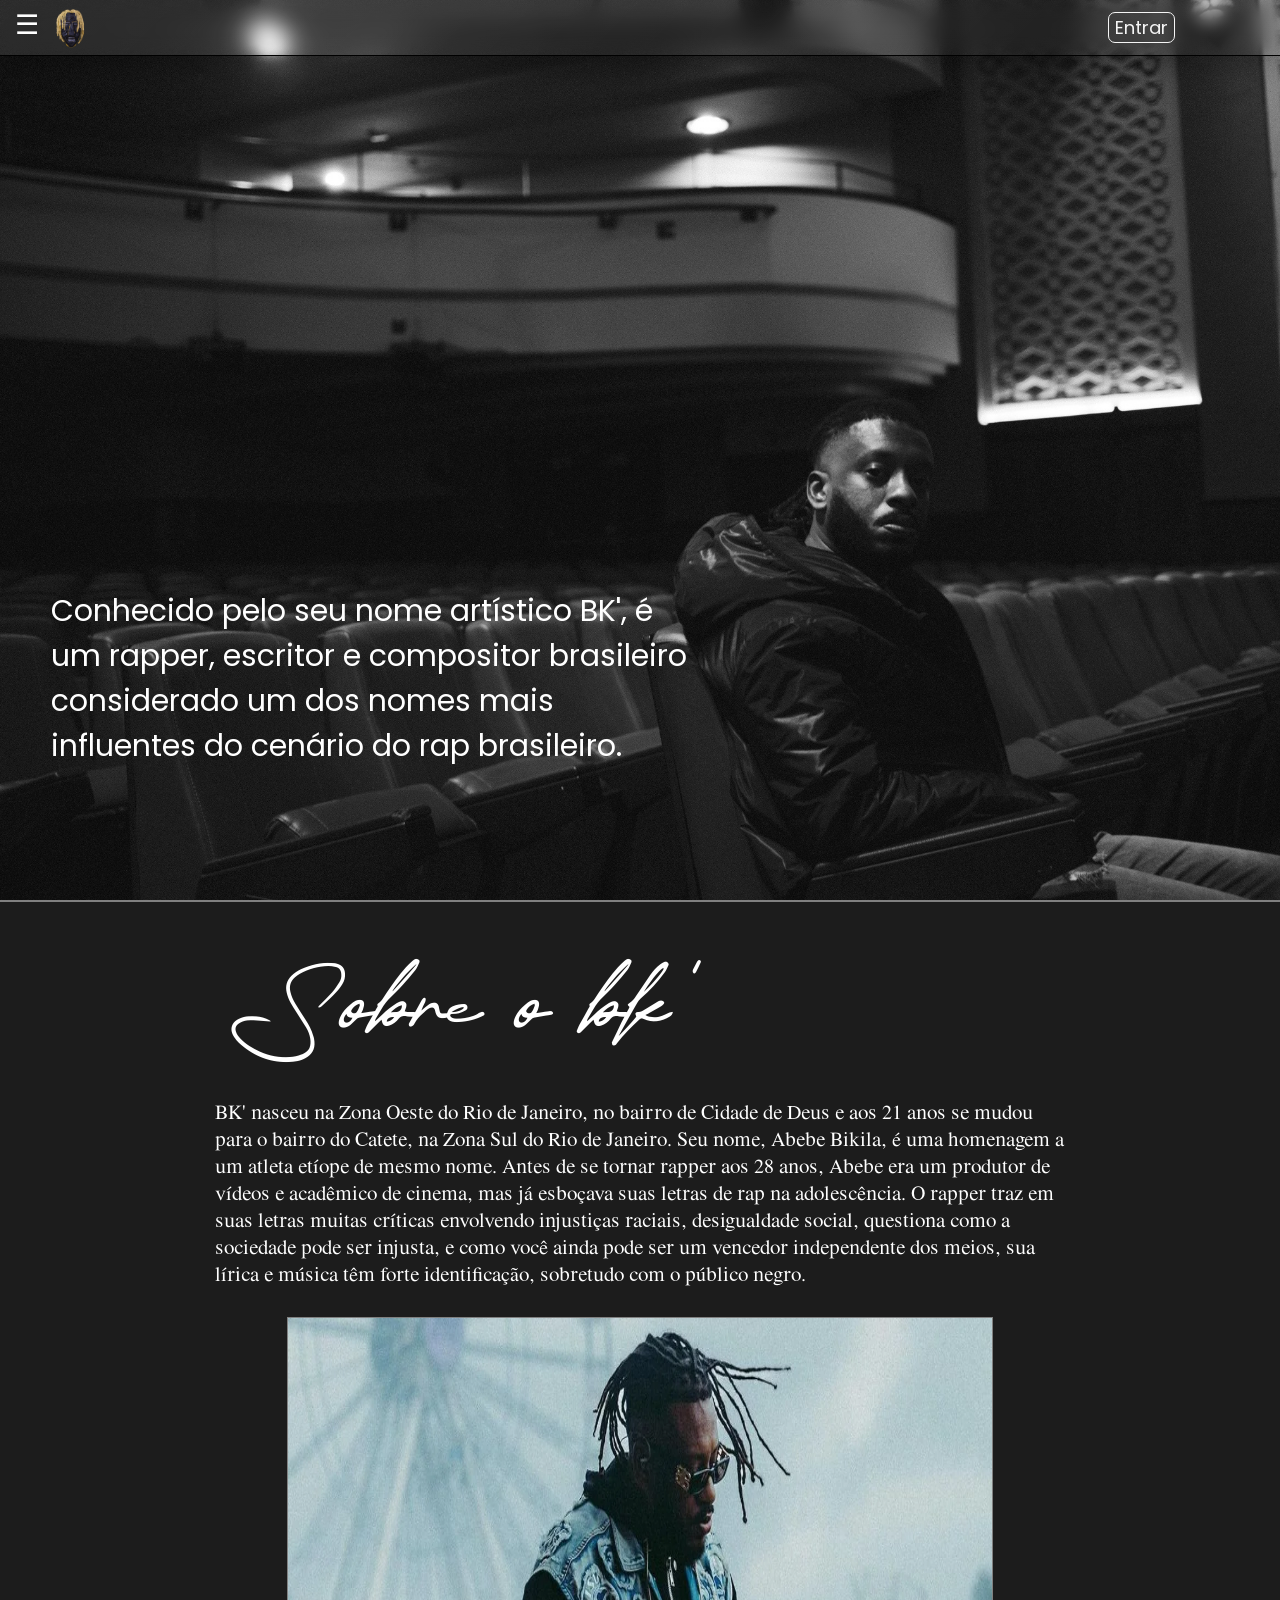
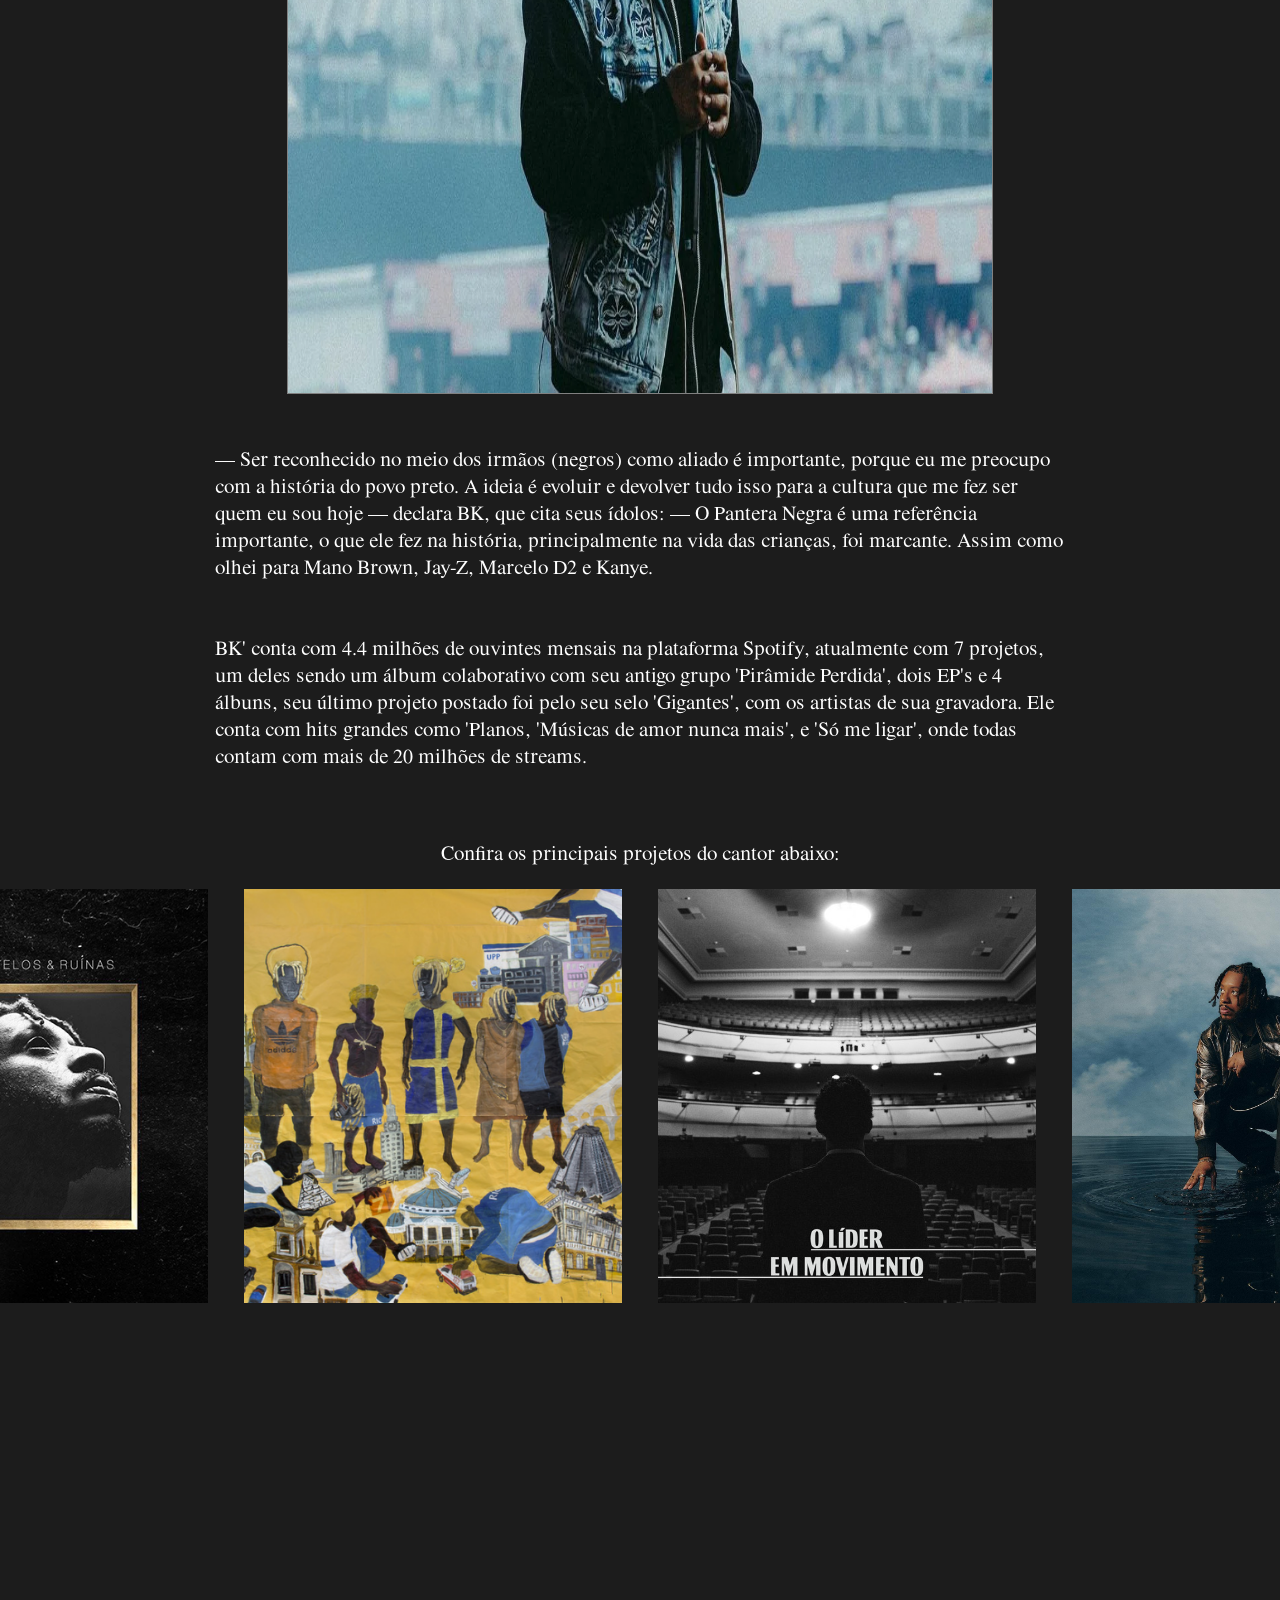
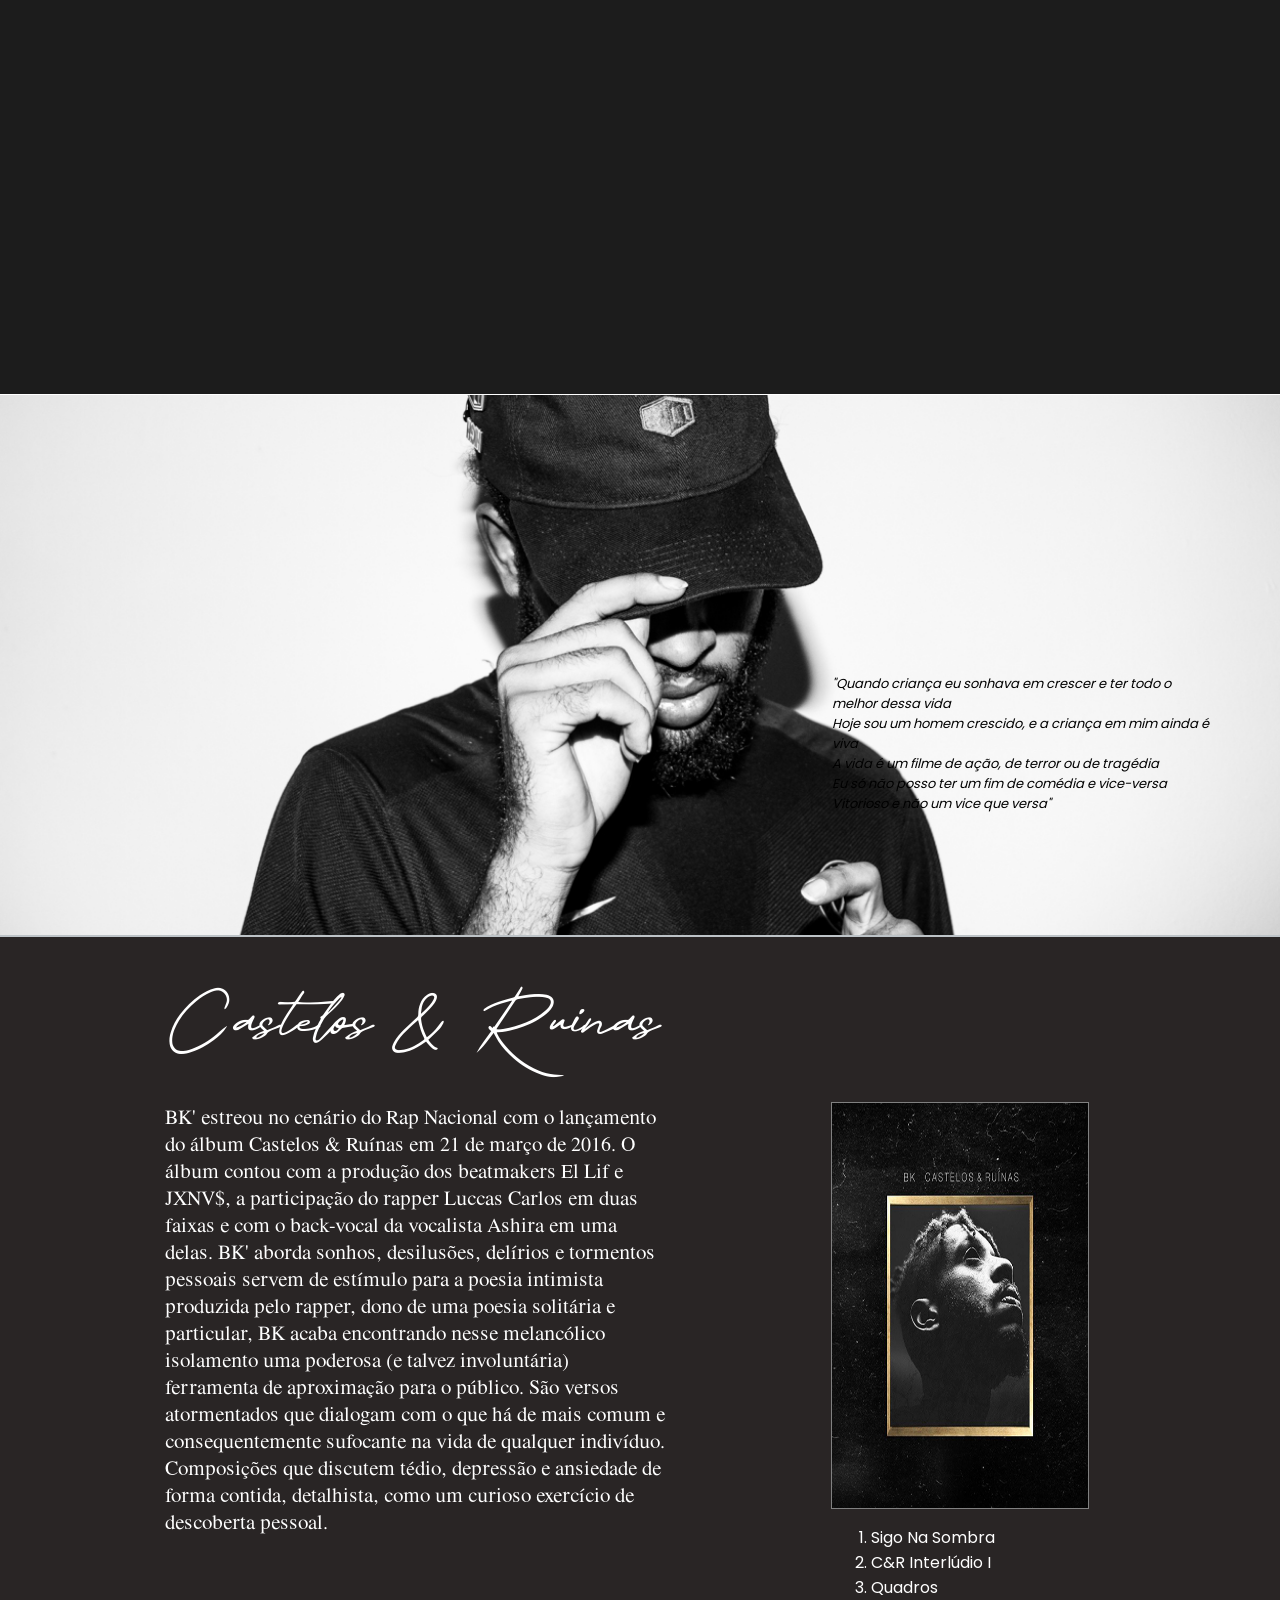
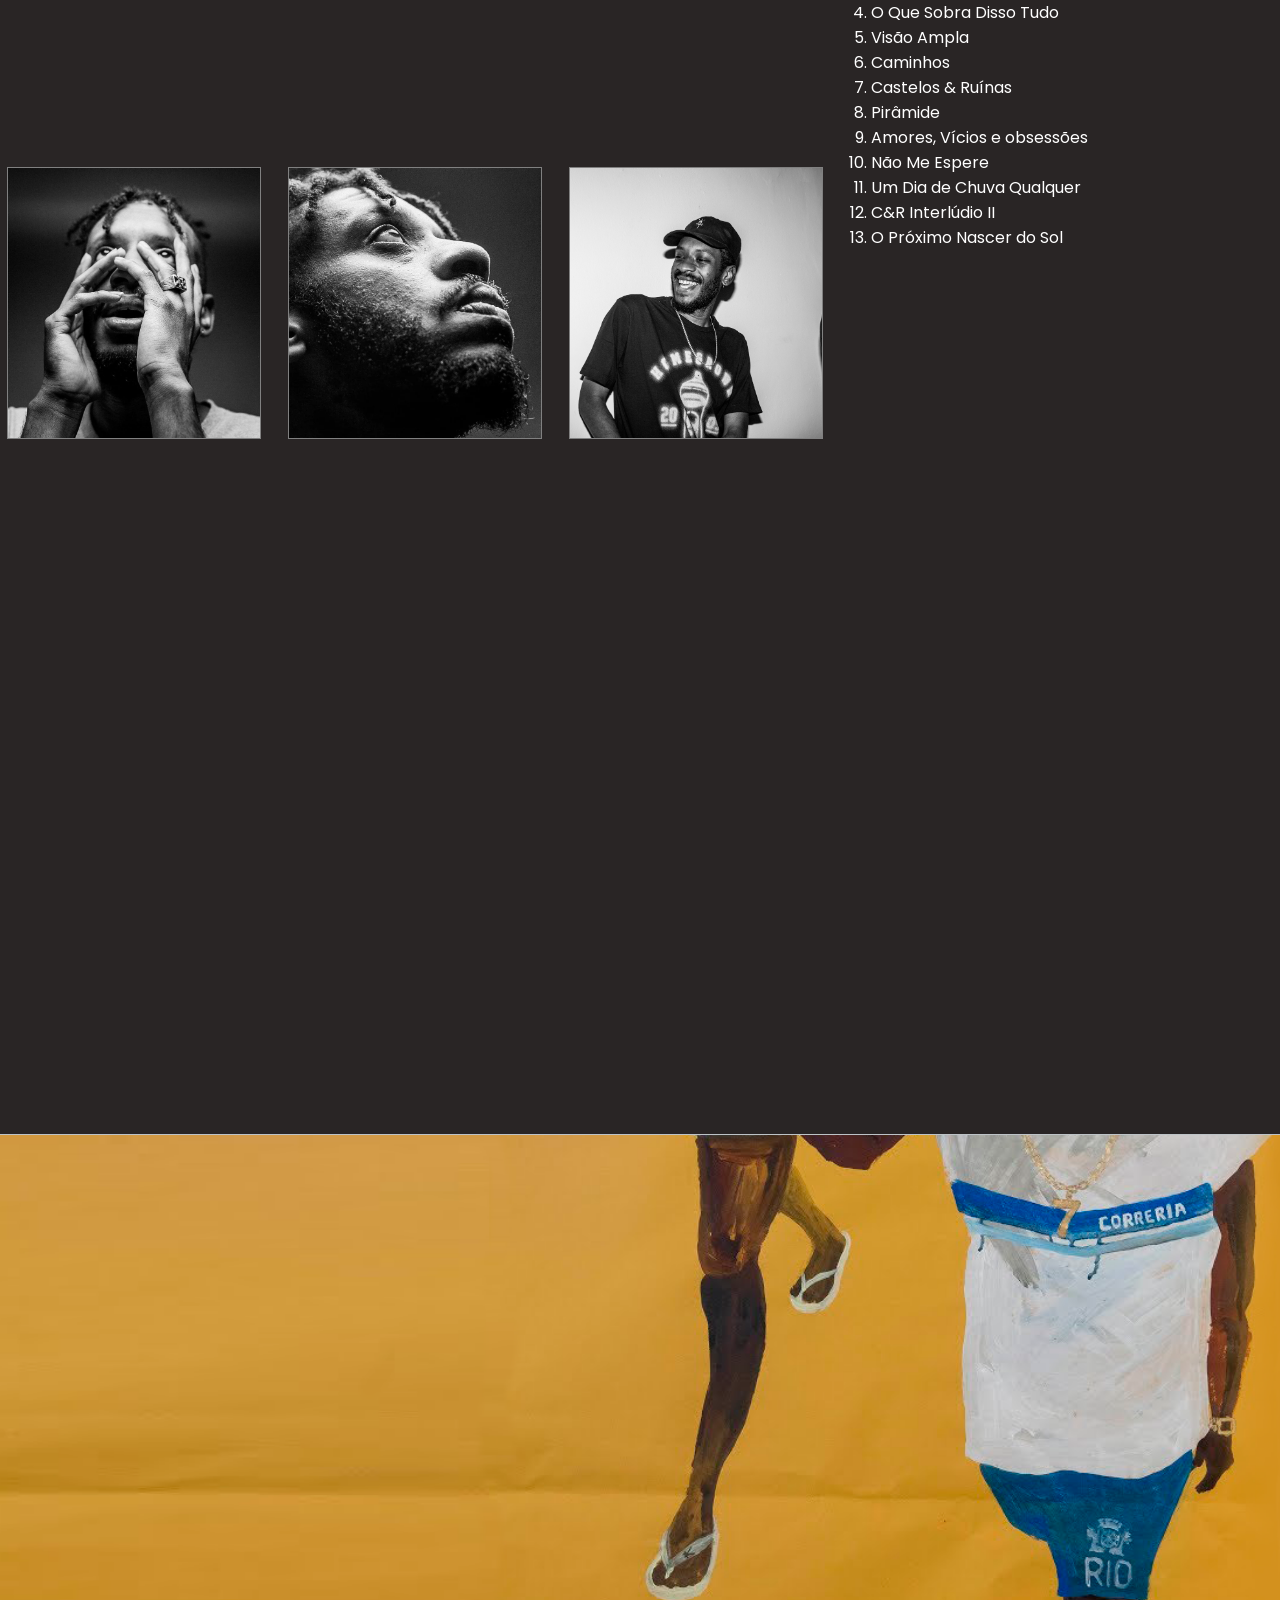
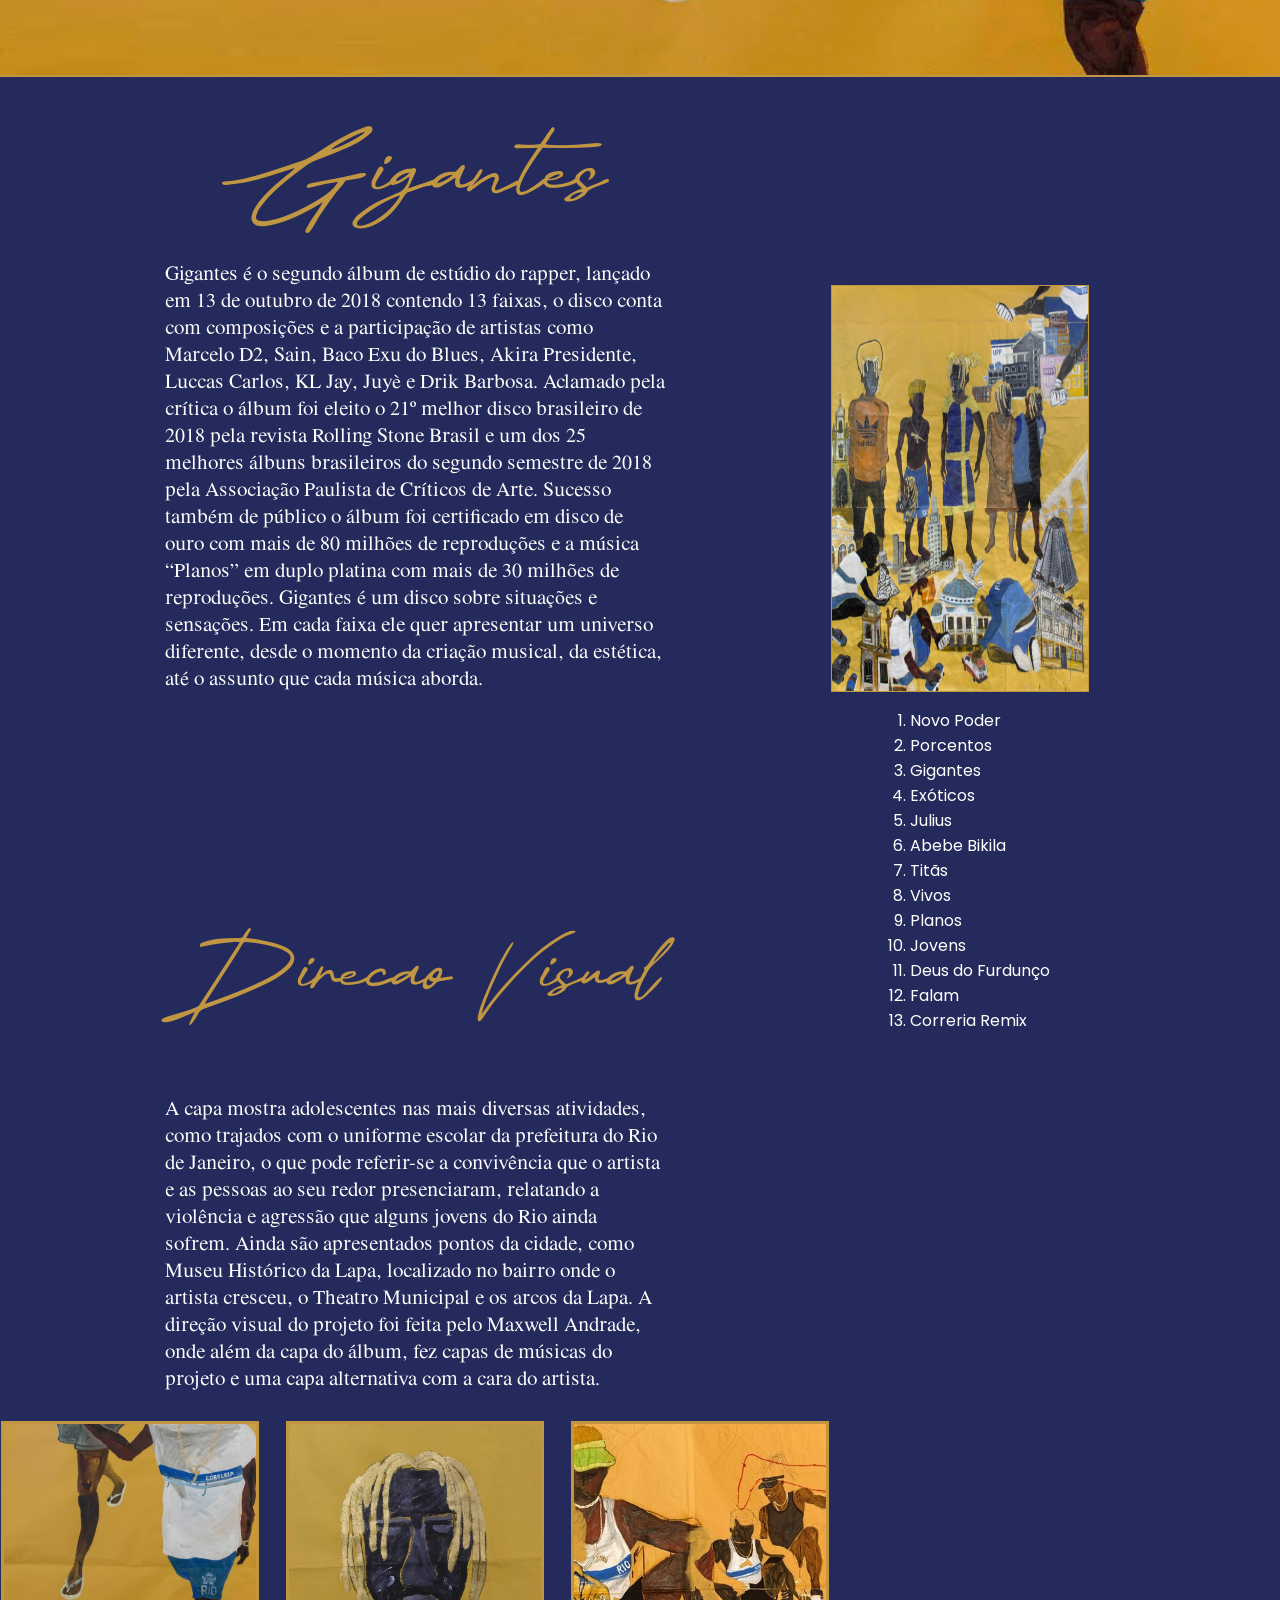
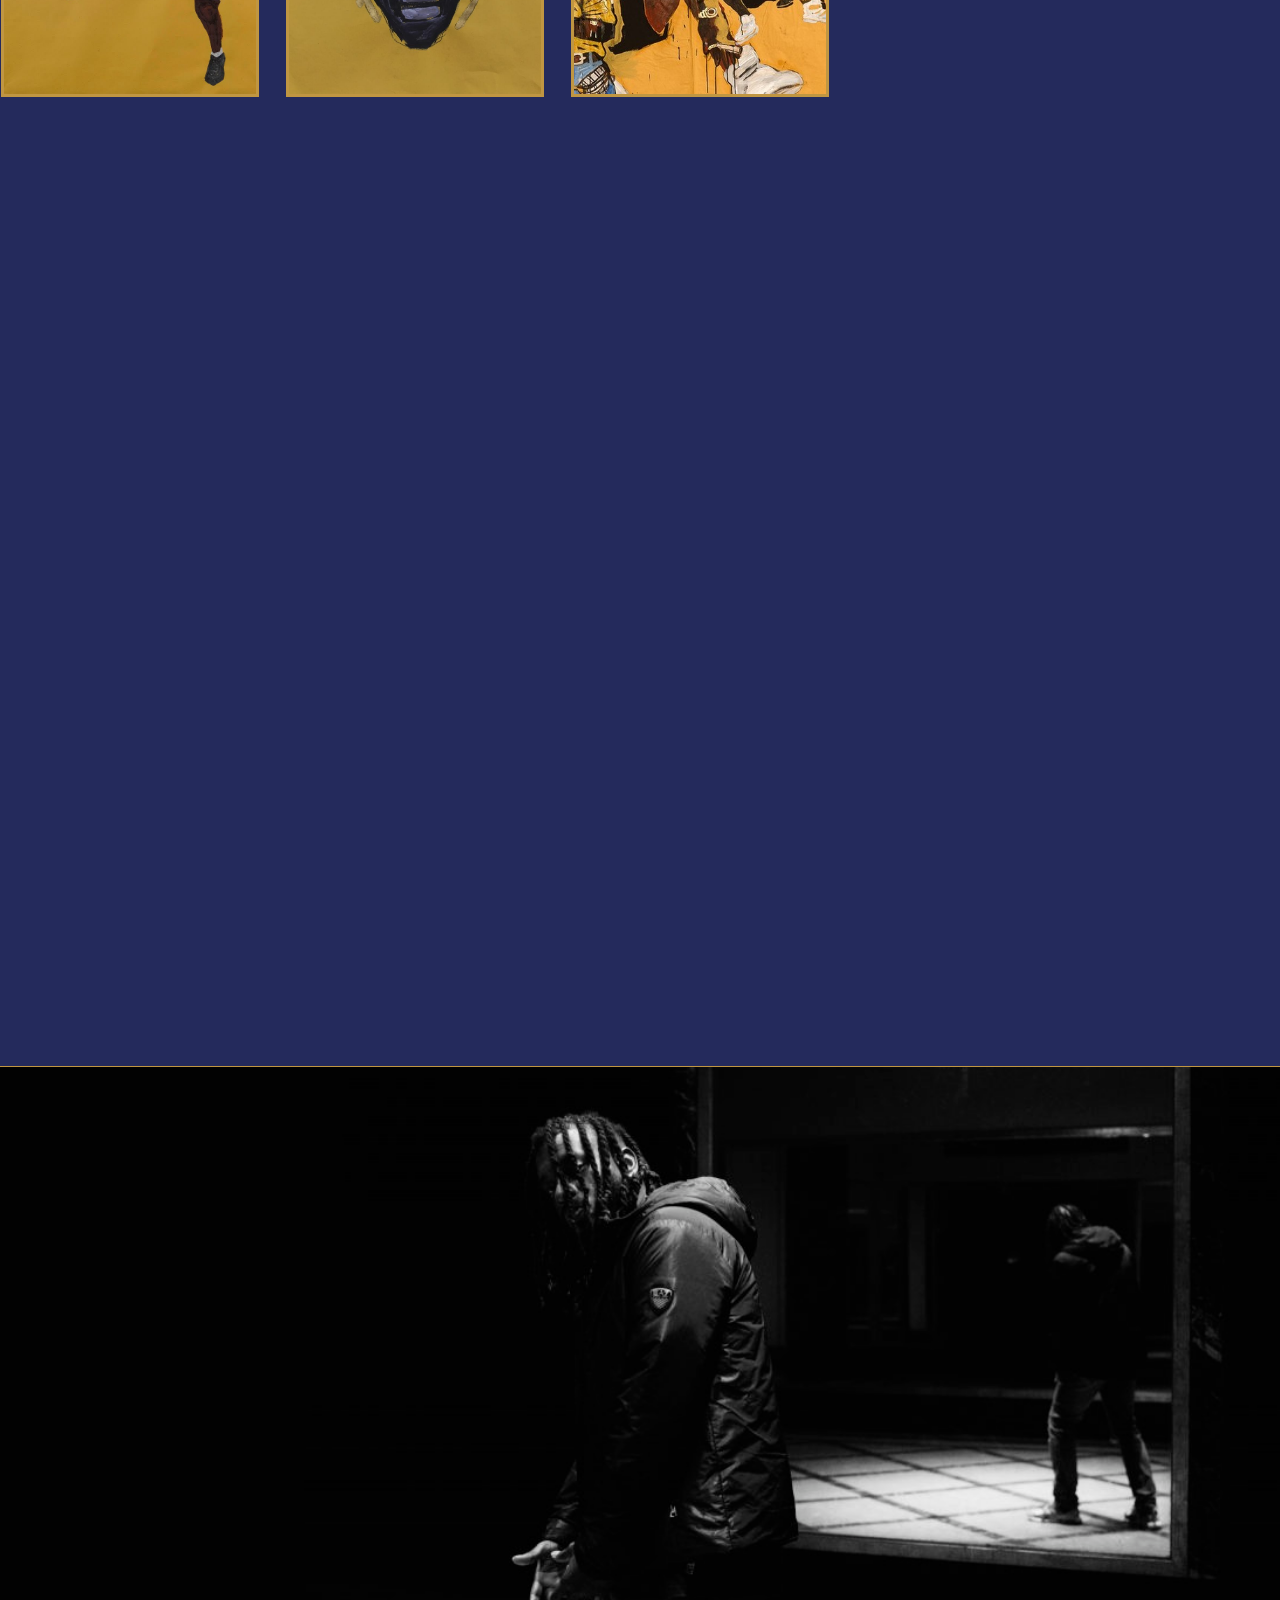
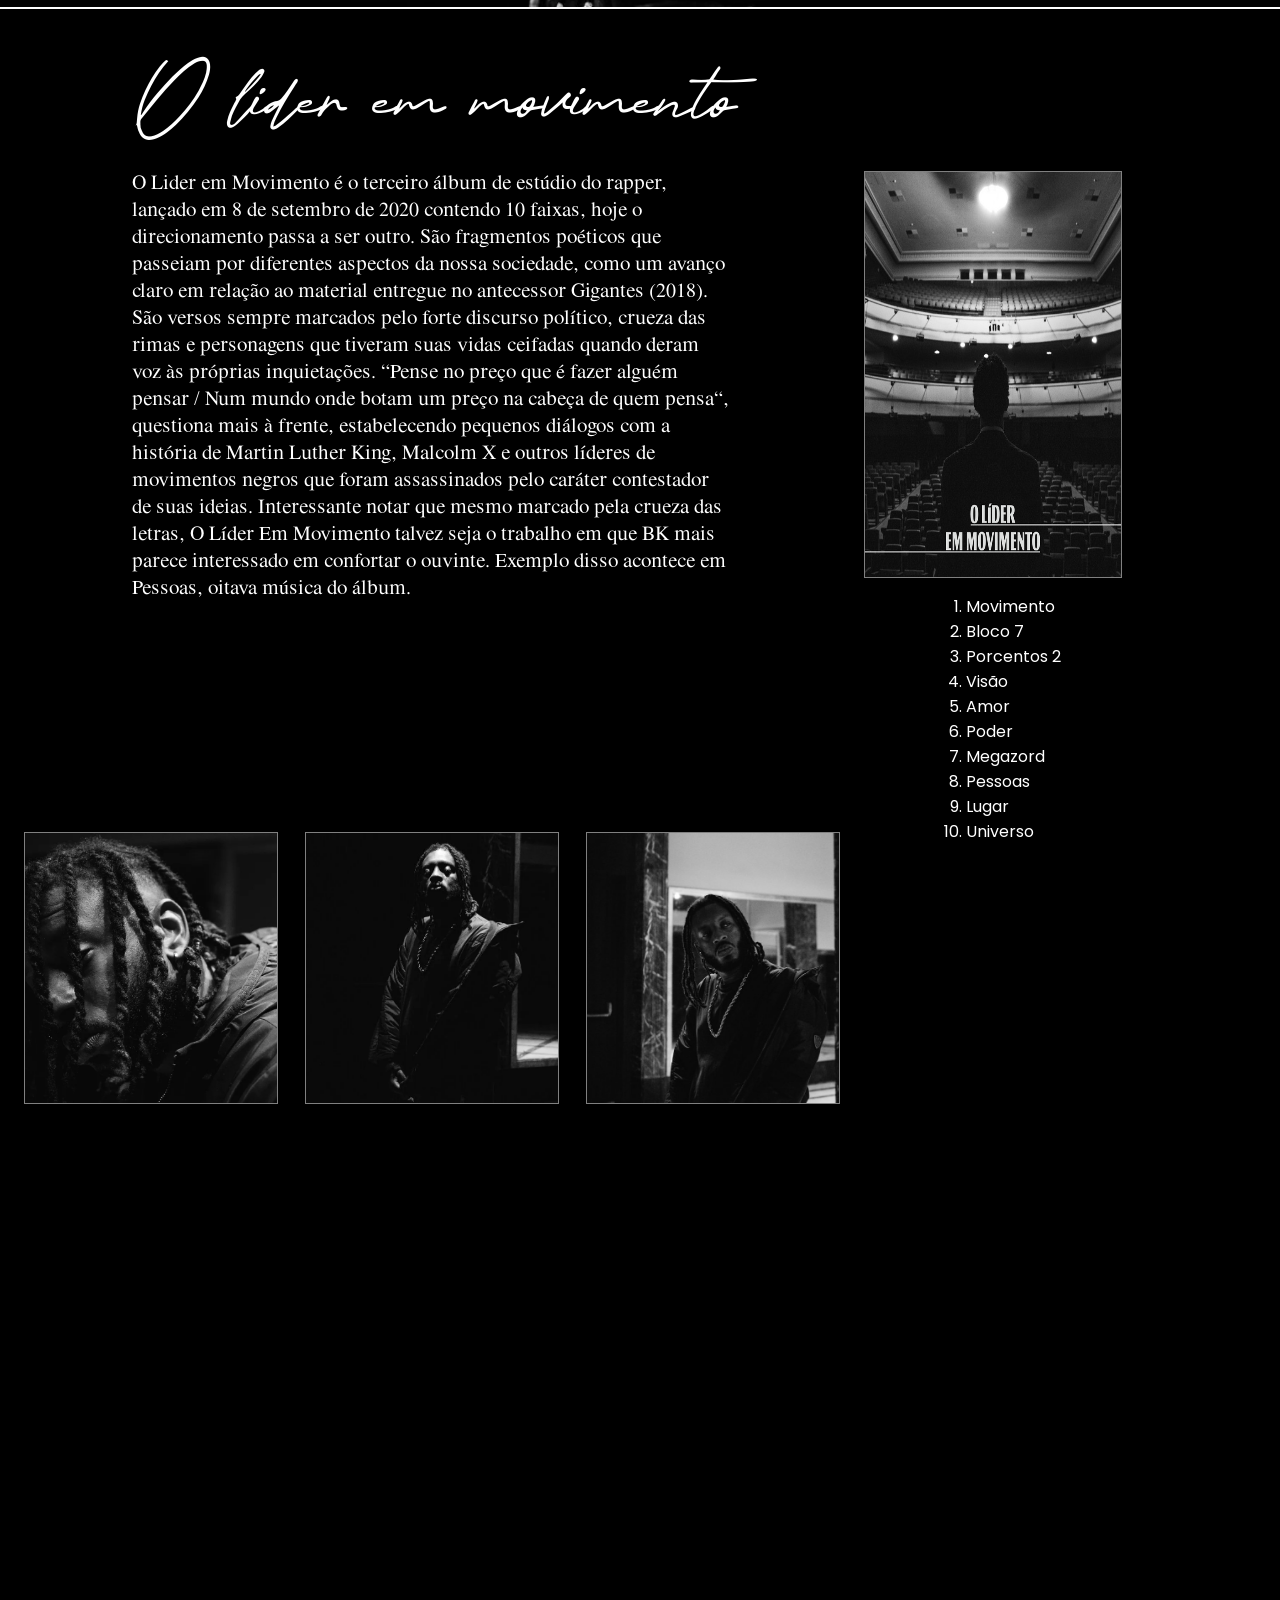
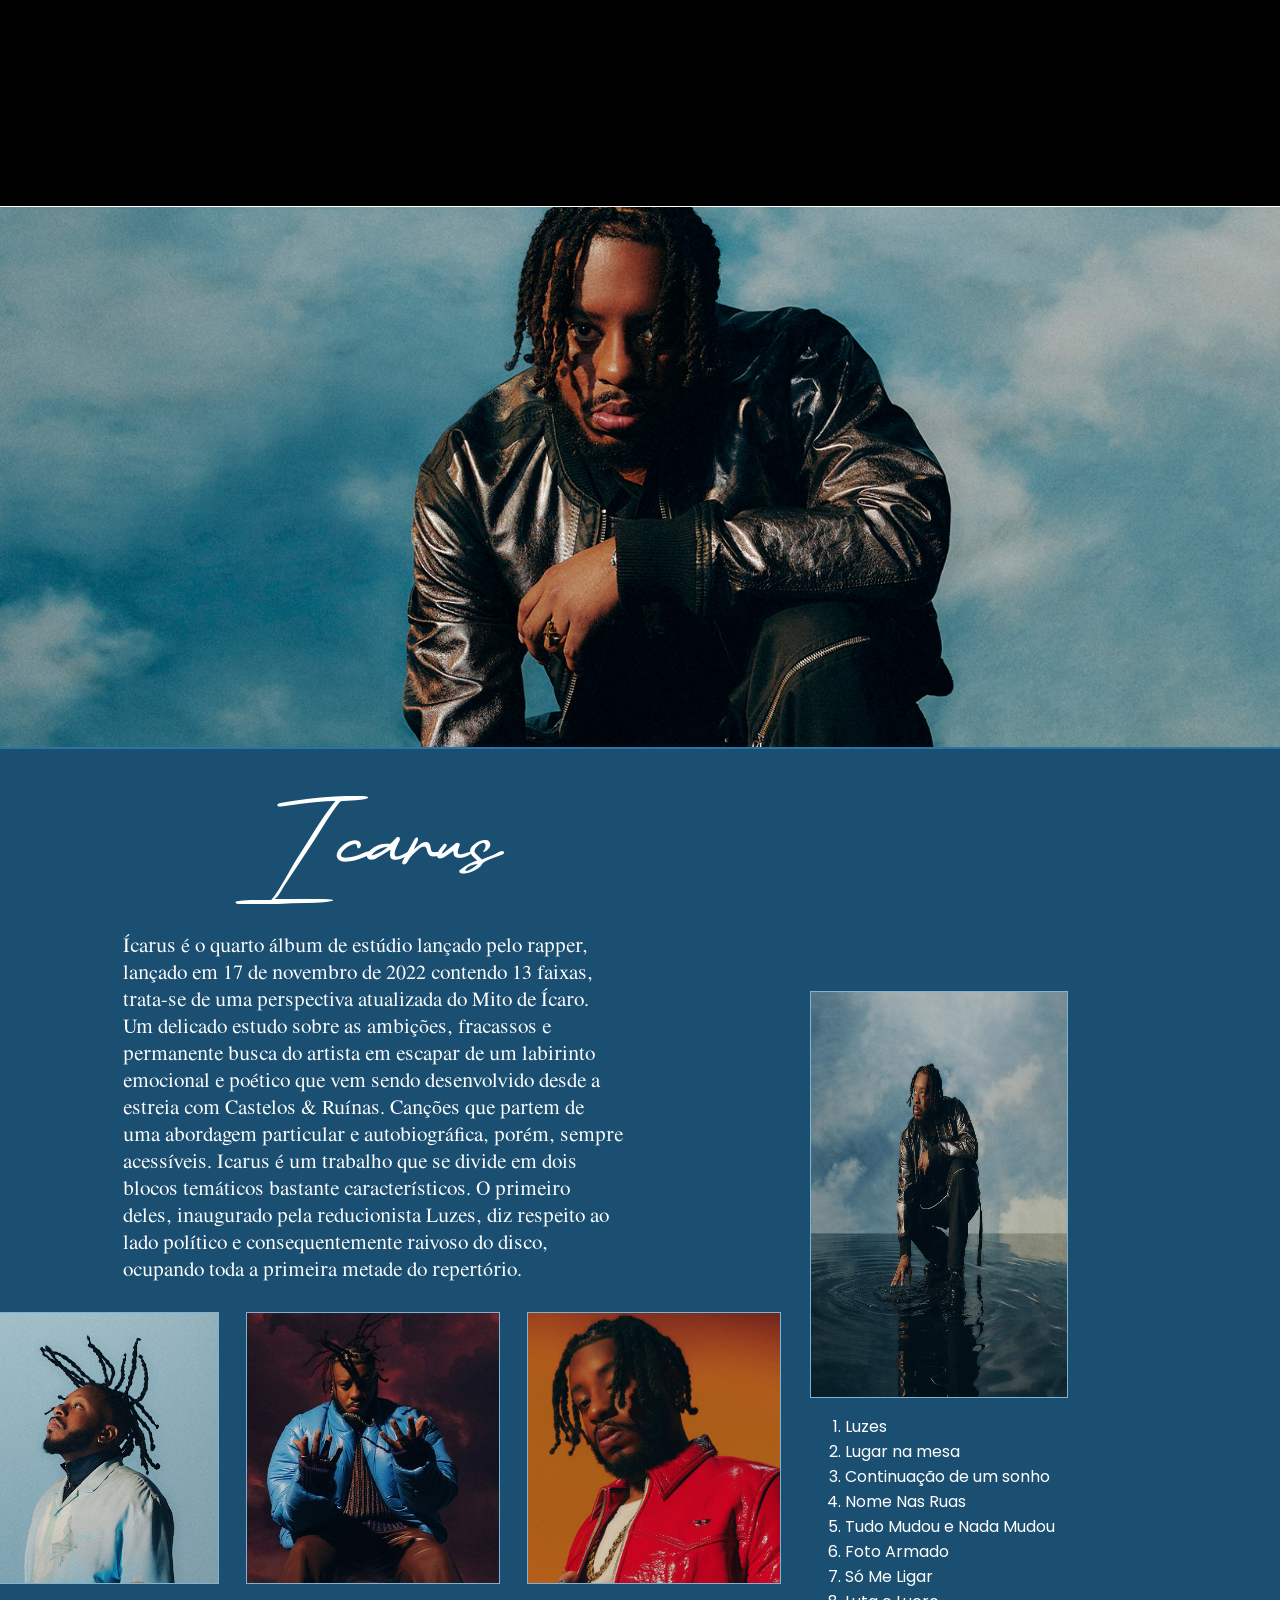
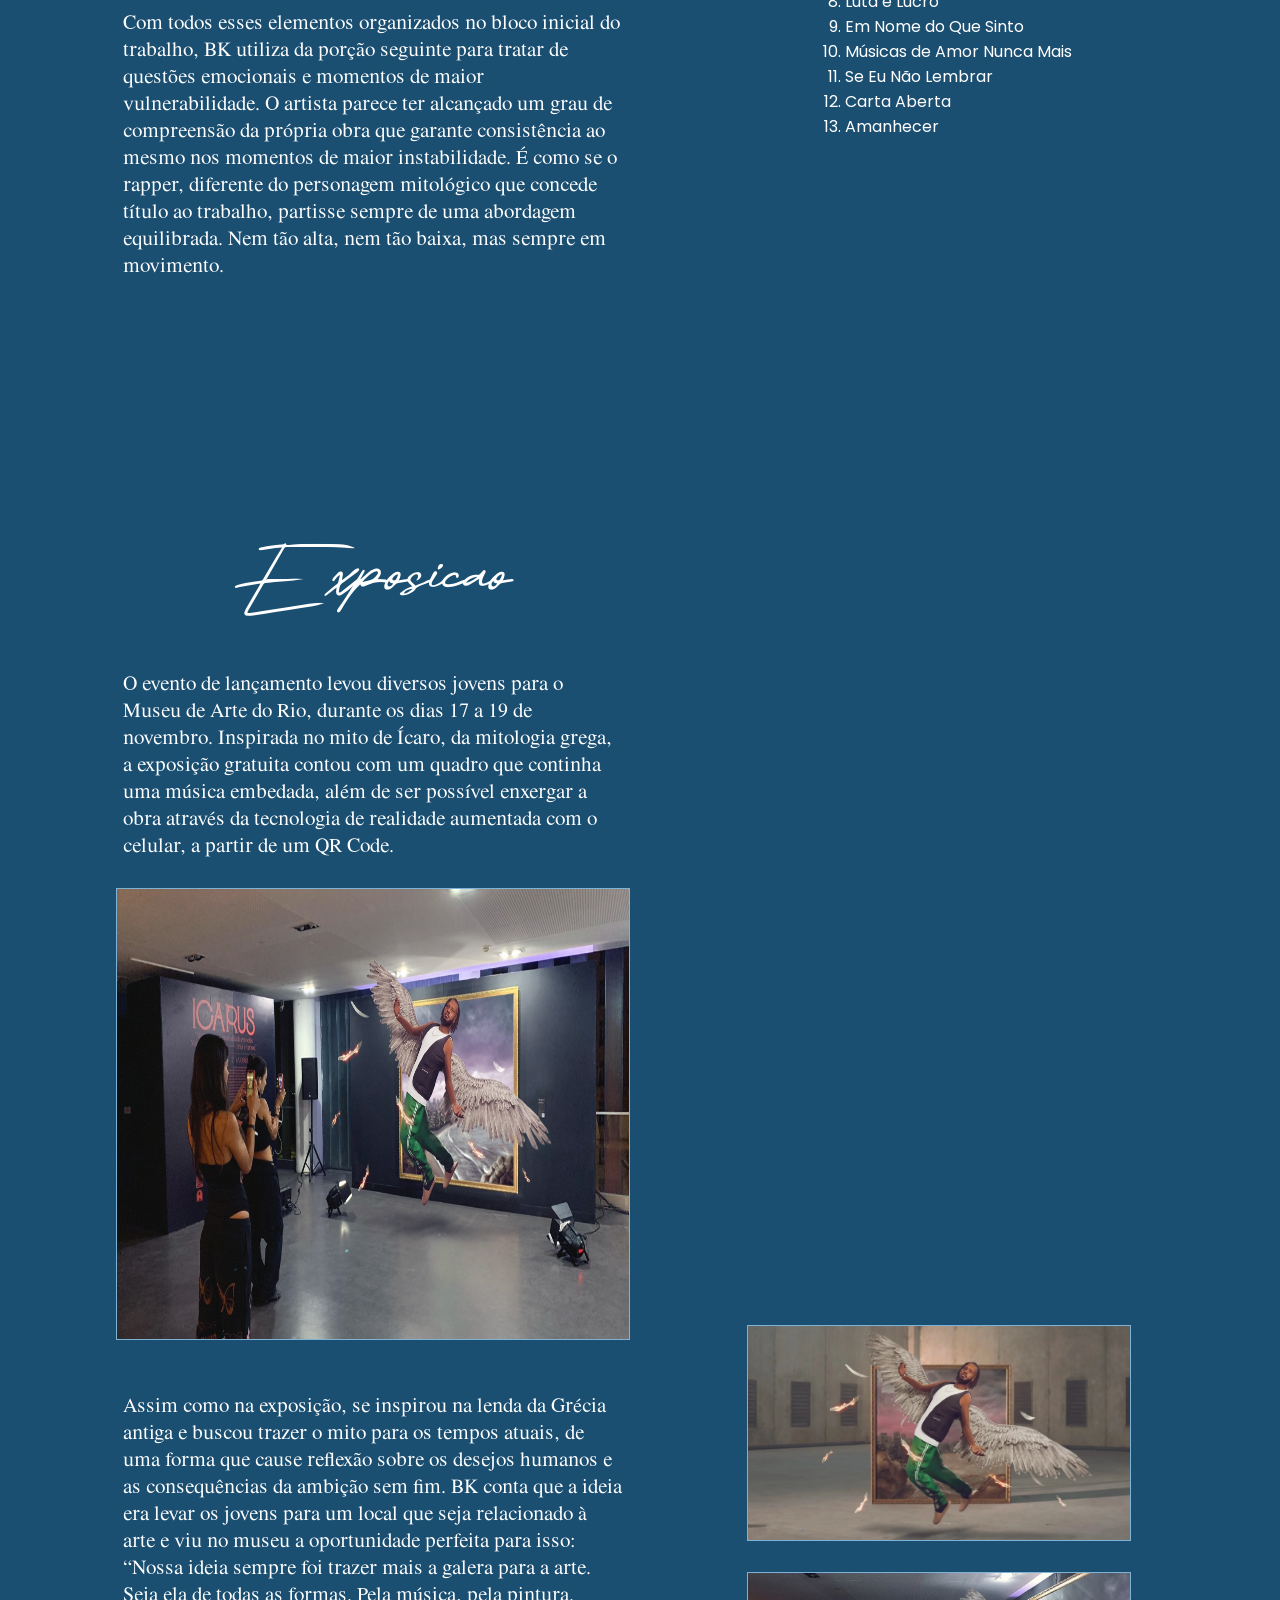
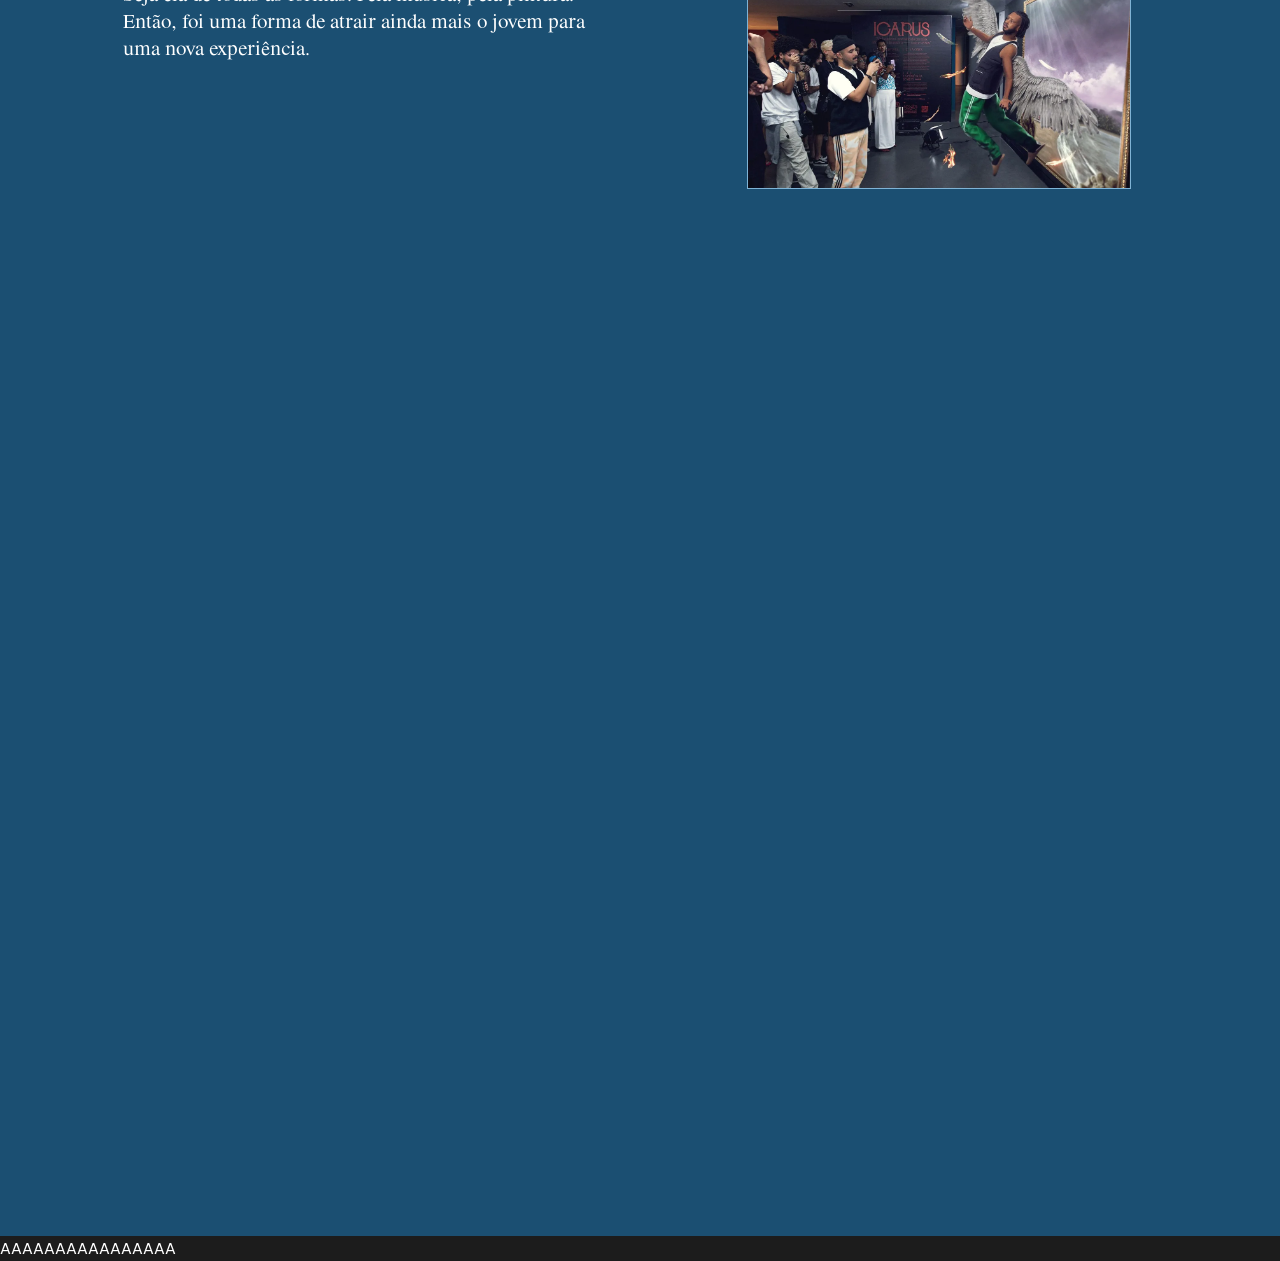
==== commit 215e84fb: "Mudança no cadastro, webdataviz e homepage" ====
--- a/web-data-viz-main/public/index.html
+++ b/web-data-viz-main/public/index.html
@@ -49,15 +49,16 @@
       na
       vida das crianças, foi marcante. Assim como olhei para Mano Brown, Jay-Z, Marcelo D2 e Kanye. <br><br>
       <br>
-      BK' conta atualmente com 4.4 milhões de ouvintes mensais na plataforma Spotify, contando atualmente com 7
-      projetos, um deles sendo um álbum colaborativo com seu antigo grupo 'Pirâmide Perdida', dois EP's e 4 albuns, um
-      deles sendo um projeto participativo com sua gravadora 'Gigantes'. Ele conta com hits grandes como 'Planos,
-      'Músicas de amor nunca mais', e 'Só me ligar', onde todas essas músicas contam com mais de 20 milhões de
+      BK' conta com 4.4 milhões de ouvintes mensais na plataforma Spotify, atualmente com 7
+      projetos, um deles sendo um álbum colaborativo com seu antigo grupo 'Pirâmide Perdida', dois EP's e 4 álbuns, seu
+      último projeto postado foi pelo seu selo 'Gigantes', com os artistas de sua gravadora. Ele conta com hits grandes
+      como 'Planos,
+      'Músicas de amor nunca mais', e 'Só me ligar', onde todas contam com mais de 20 milhões de
       streams.
     </span>
     <div id="projetos-ir"></div>
     <br><br>
-    
+
     <p class="confira-projetos">Confira os principais projetos do cantor abaixo:</p>
     <div id="img-track">
       <div class="image-container cer-clickable">
@@ -68,8 +69,8 @@
       </div>
 
       <div class="image-container gigantes-clickable">
-        <a href="index.html#gigantes-ir"><img class="image" src="assets/imgs/gigantes/gigantes.png" alt="Capa de 'Gigantes'"
-            draggable="false">
+        <a href="index.html#gigantes-ir"><img class="image" src="assets/imgs/gigantes/gigantes.png"
+            alt="Capa de 'Gigantes'" draggable="false">
           <div class="text-overlay">Gigantes</div>
         </a>
       </div>
@@ -176,8 +177,11 @@
             capas de músicas do projeto e uma capa alternativa com a cara do artista. <br><br>
             <div id="img-trackgigantes" data-mouse-down-at="0" data-prev-percentage="0">
               <img class="image" src="assets/imgs/gigantes/correria.jpg" draggable="false">
-              <img class="image" src="assets/imgs/gigantes/98b2976f9f058ca8cafe986e9b898a2d.1000x1000x1.jpg" draggable="false">
-              <img class="image" src="assets/imgs/gigantes/2019-11-26-serie-pardo-e-papel-de-maxwell-alexandre-2-312hwqn.jpg" draggable="false">
+              <img class="image" src="assets/imgs/gigantes/98b2976f9f058ca8cafe986e9b898a2d.1000x1000x1.jpg"
+                draggable="false">
+              <img class="image"
+                src="assets/imgs/gigantes/2019-11-26-serie-pardo-e-papel-de-maxwell-alexandre-2-312hwqn.jpg"
+                draggable="false">
             </div>
           </div>
         </div>
@@ -271,7 +275,8 @@
 
 
     <div class="icarus" id="icarus-ir">
-      <img class="icarus-banner" src="assets/imgs/icarus/bkicarusreto.jpg" alt="BK' no ensaio de foto do albúm 'Icarus'">
+      <img class="icarus-banner" src="assets/imgs/icarus/bkicarusreto.jpg"
+        alt="BK' no ensaio de foto do albúm 'Icarus'">
       <div class="container-icarus">
         <div class="texto-icarus">
           <div class="title-icarus">Icarus</div>
@@ -300,7 +305,7 @@
             src="https://open.spotify.com/embed/album/4YxPiDQY2qbVb0tJHEhAxS?utm_source=generator" width="100%"
             height="175" frameBorder="0" allowfullscreen=""
             allow="autoplay; clipboard-write; encrypted-media; fullscreen; picture-in-picture" loading="lazy"></iframe>
-            <div id="exposicao-ir"></div>
+          <div id="exposicao-ir"></div>
           <p>Exposicao</p>
           O evento de lançamento levou diversos jovens para o Museu de Arte do Rio, durante os dias 17 a 19 de novembro.
           Inspirada no mito de Ícaro, da mitologia grega, a exposição gratuita contou com um quadro que continha uma
@@ -337,7 +342,8 @@
             <li>Amanhecer</li>
           </ol>
           <div class="img-exposicao">
-            <img src="assets/imgs/icarus/ICARUS-01-HEADER_copy.jpg" style="margin-top: 130vh; border: 1px solid #7FB3D5;">
+            <img src="assets/imgs/icarus/ICARUS-01-HEADER_copy.jpg"
+              style="margin-top: 130vh; border: 1px solid #7FB3D5;">
             <img src="assets/imgs/icarus/bk7.jpeg" style="margin-top: 1%; border: 1px solid #7FB3D5;">
           </div>
         </div>
--- a/web-data-viz-main/public/css/styleHP.css
+++ b/web-data-viz-main/public/css/styleHP.css
@@ -49,7 +49,7 @@
   -webkit-backdrop-filter: blur(10px);
   box-shadow: 0 8px 32px 0 rgba(0, 0, 0, 0.37);
   width: 100%;
-  height: 65px;
+  height: 55px;
   position: fixed;
   border-bottom: 1px solid black;
   z-index: 200;
@@ -64,13 +64,12 @@
 .navbar .login {
   font-size: 15px;
   color: white;
-  margin-left: 2%;
-  margin-left: 85%;
+  margin-left: 82%;
 }
 
 .navbar img {
   width: 4vw;
-  left: 3%;
+  left: 3.5%;
   bottom: -1%;
   display: flex;
   justify-content: flex-start;
@@ -80,13 +79,12 @@
 .navbar .login {
   border: 1px solid whitesmoke;
   background: none;
-  font-size: 20px;
+  font-size: 18px;
   cursor: pointer;
   transition: 0.8s;
   border-radius: 7px;
   font-family: 'poppins', monospace;
   color: whitesmoke;
-  margin-top: -1%;
 }
 
 .login:hover {
@@ -157,11 +155,11 @@
 
 /* Style the button that is used to open the sidepanel */
 .openbtn {
-  font-size: 31px;
+  font-size: 27px;
   cursor: pointer;
   background: none;
   color: white;
-  margin-top: 0.2%;
+  margin-top: -0.1%;
   padding: 10px 15px;
   border: none;
 }
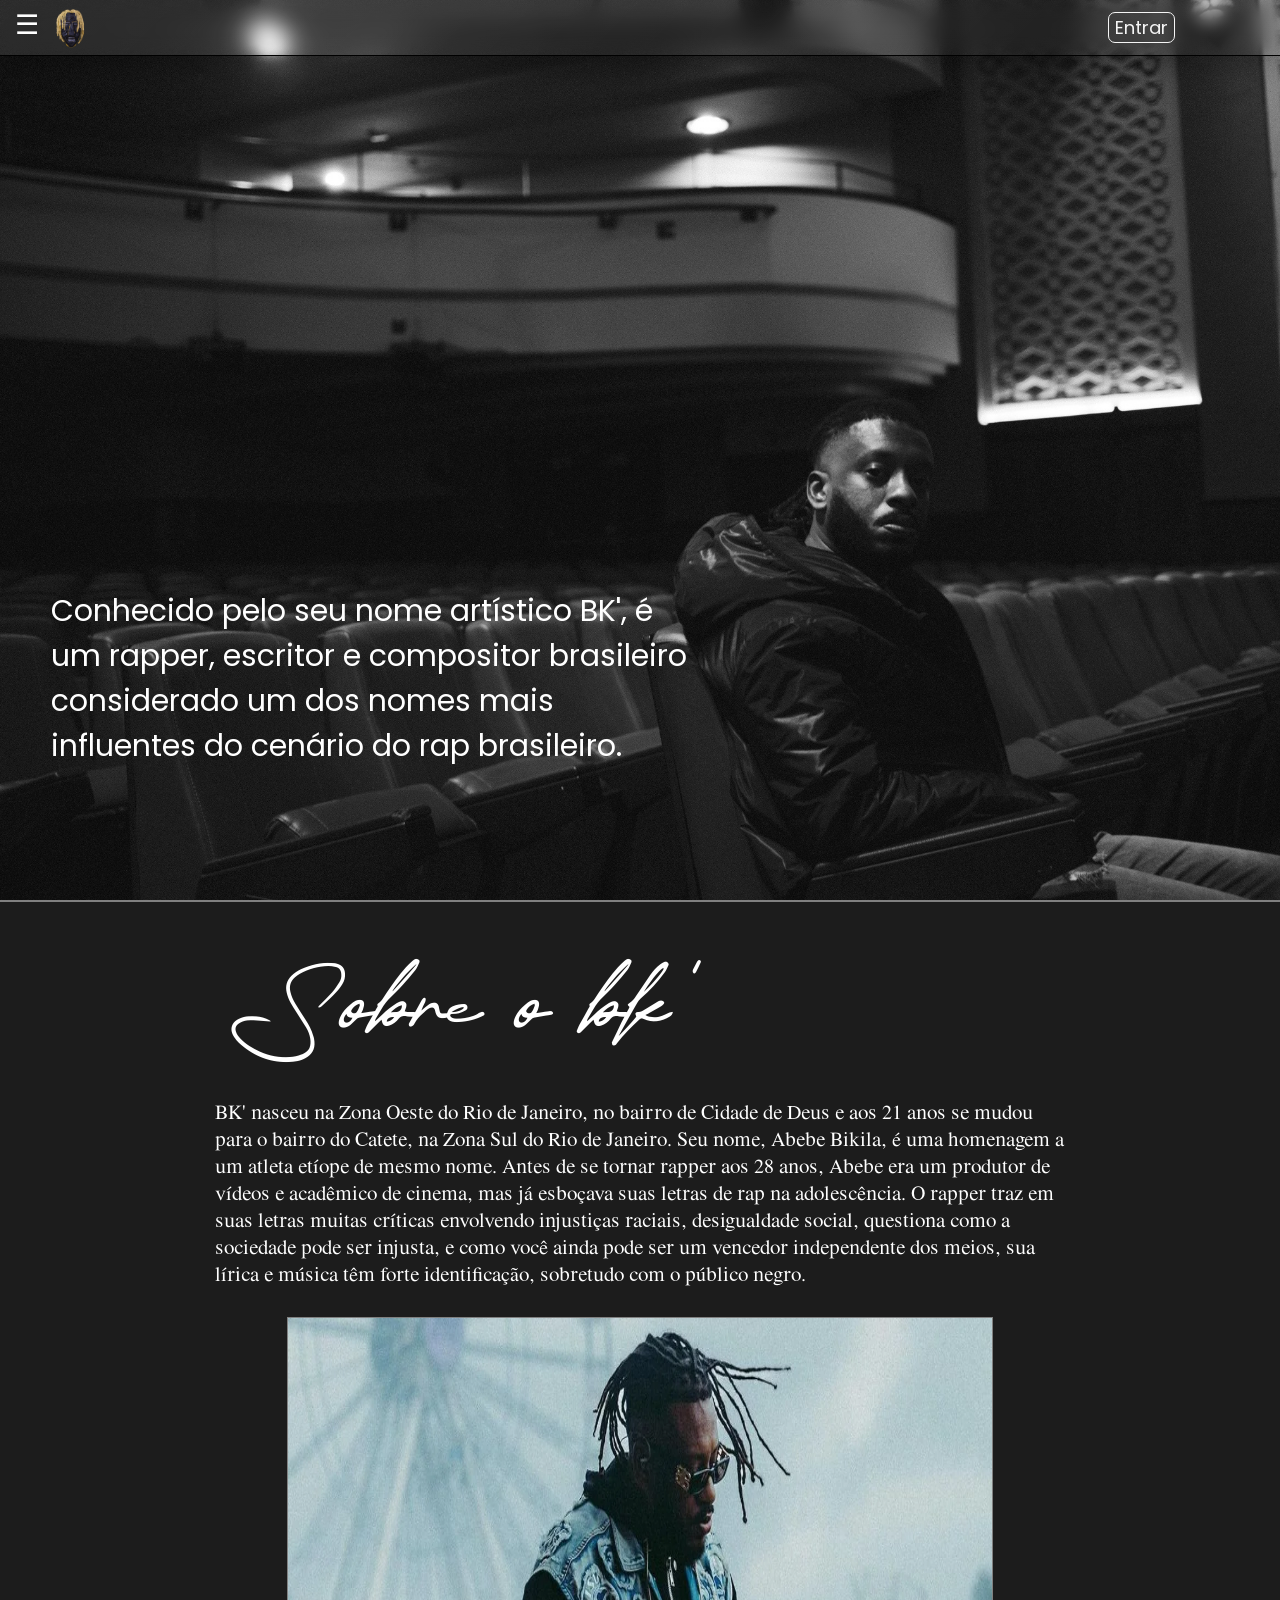
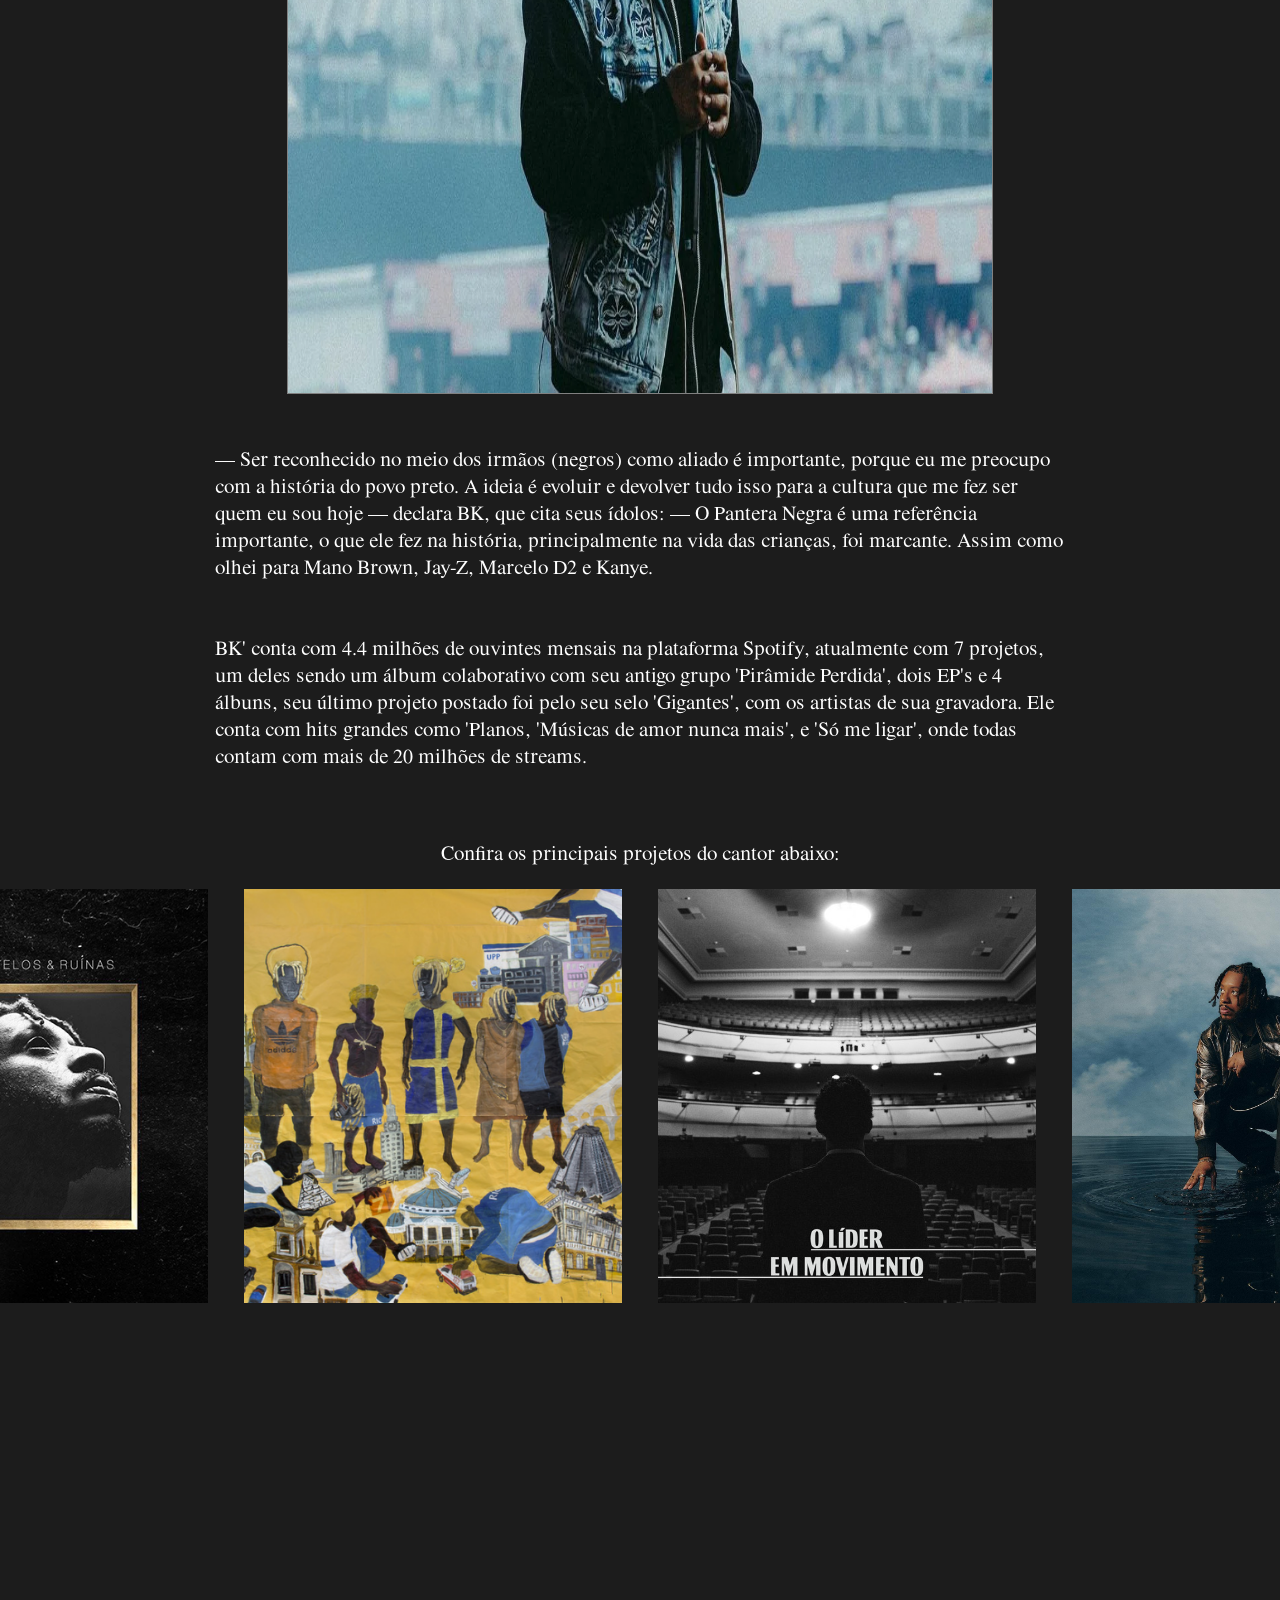
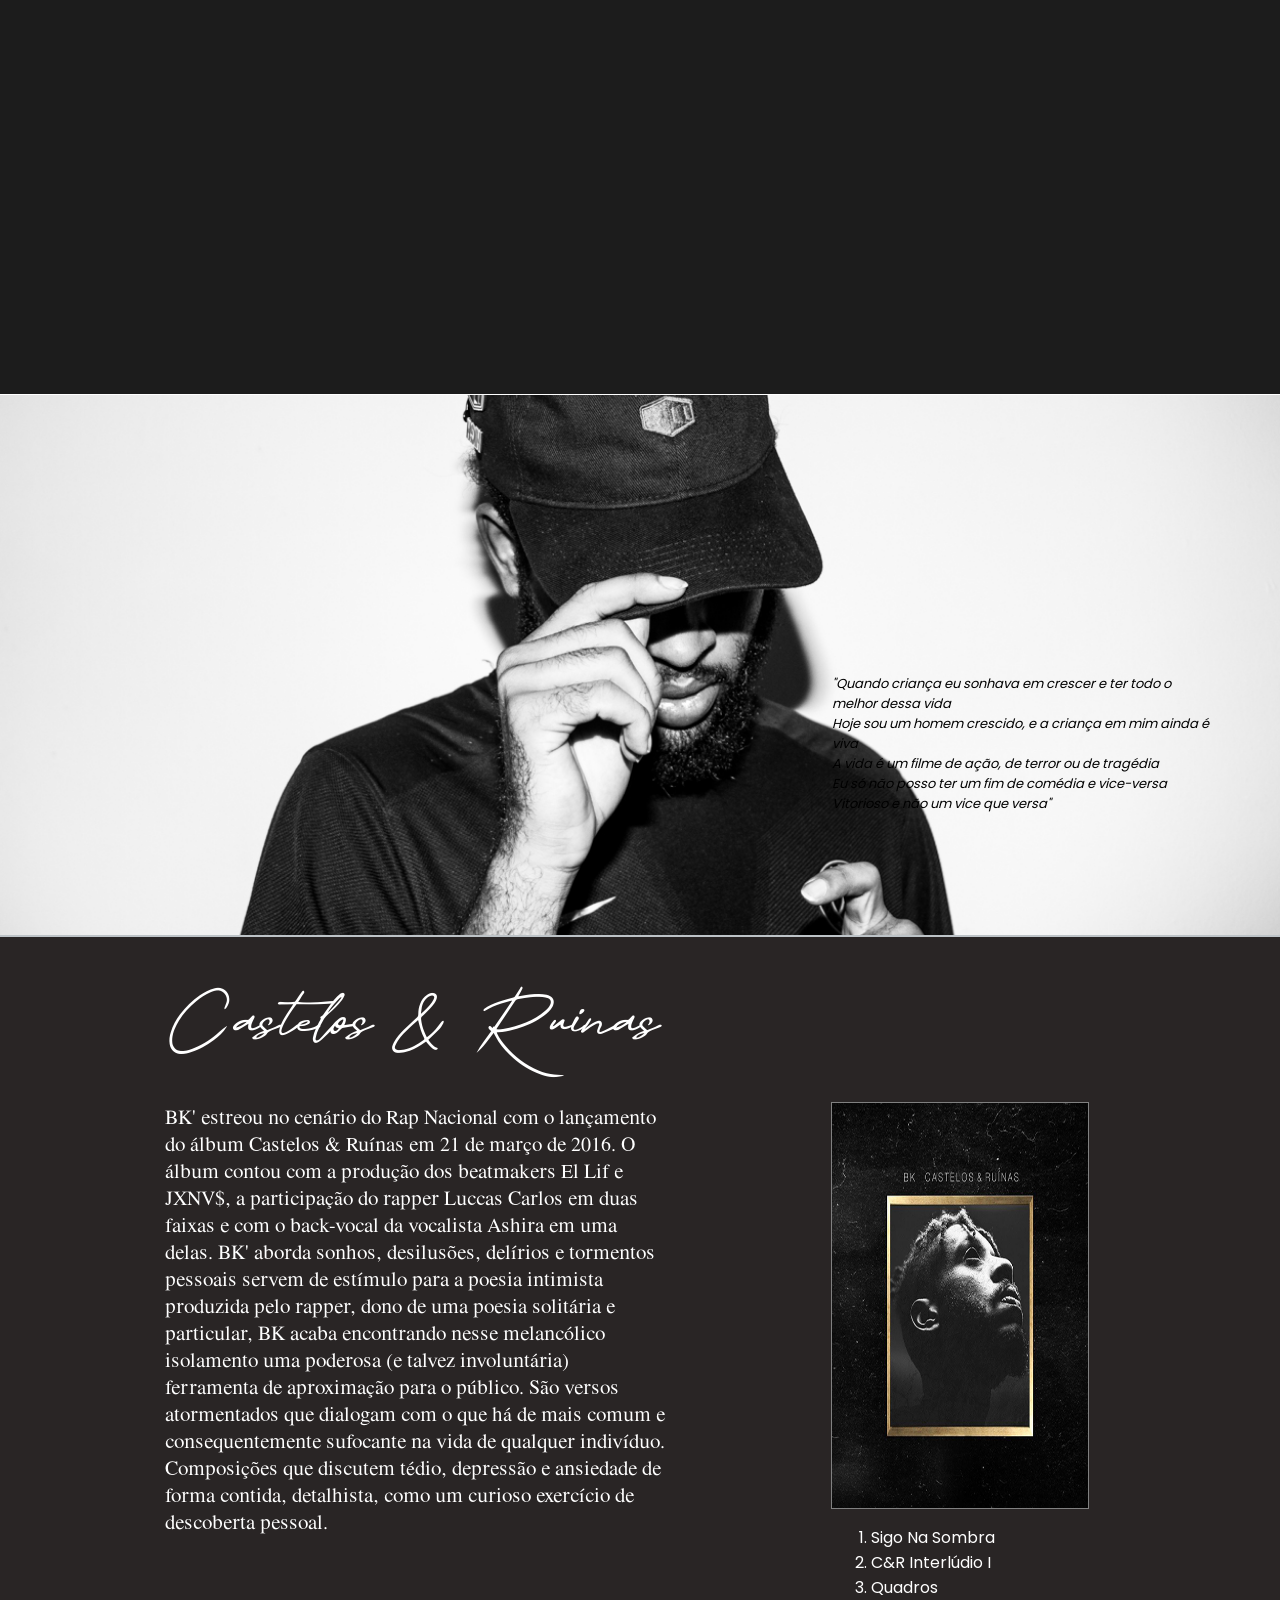
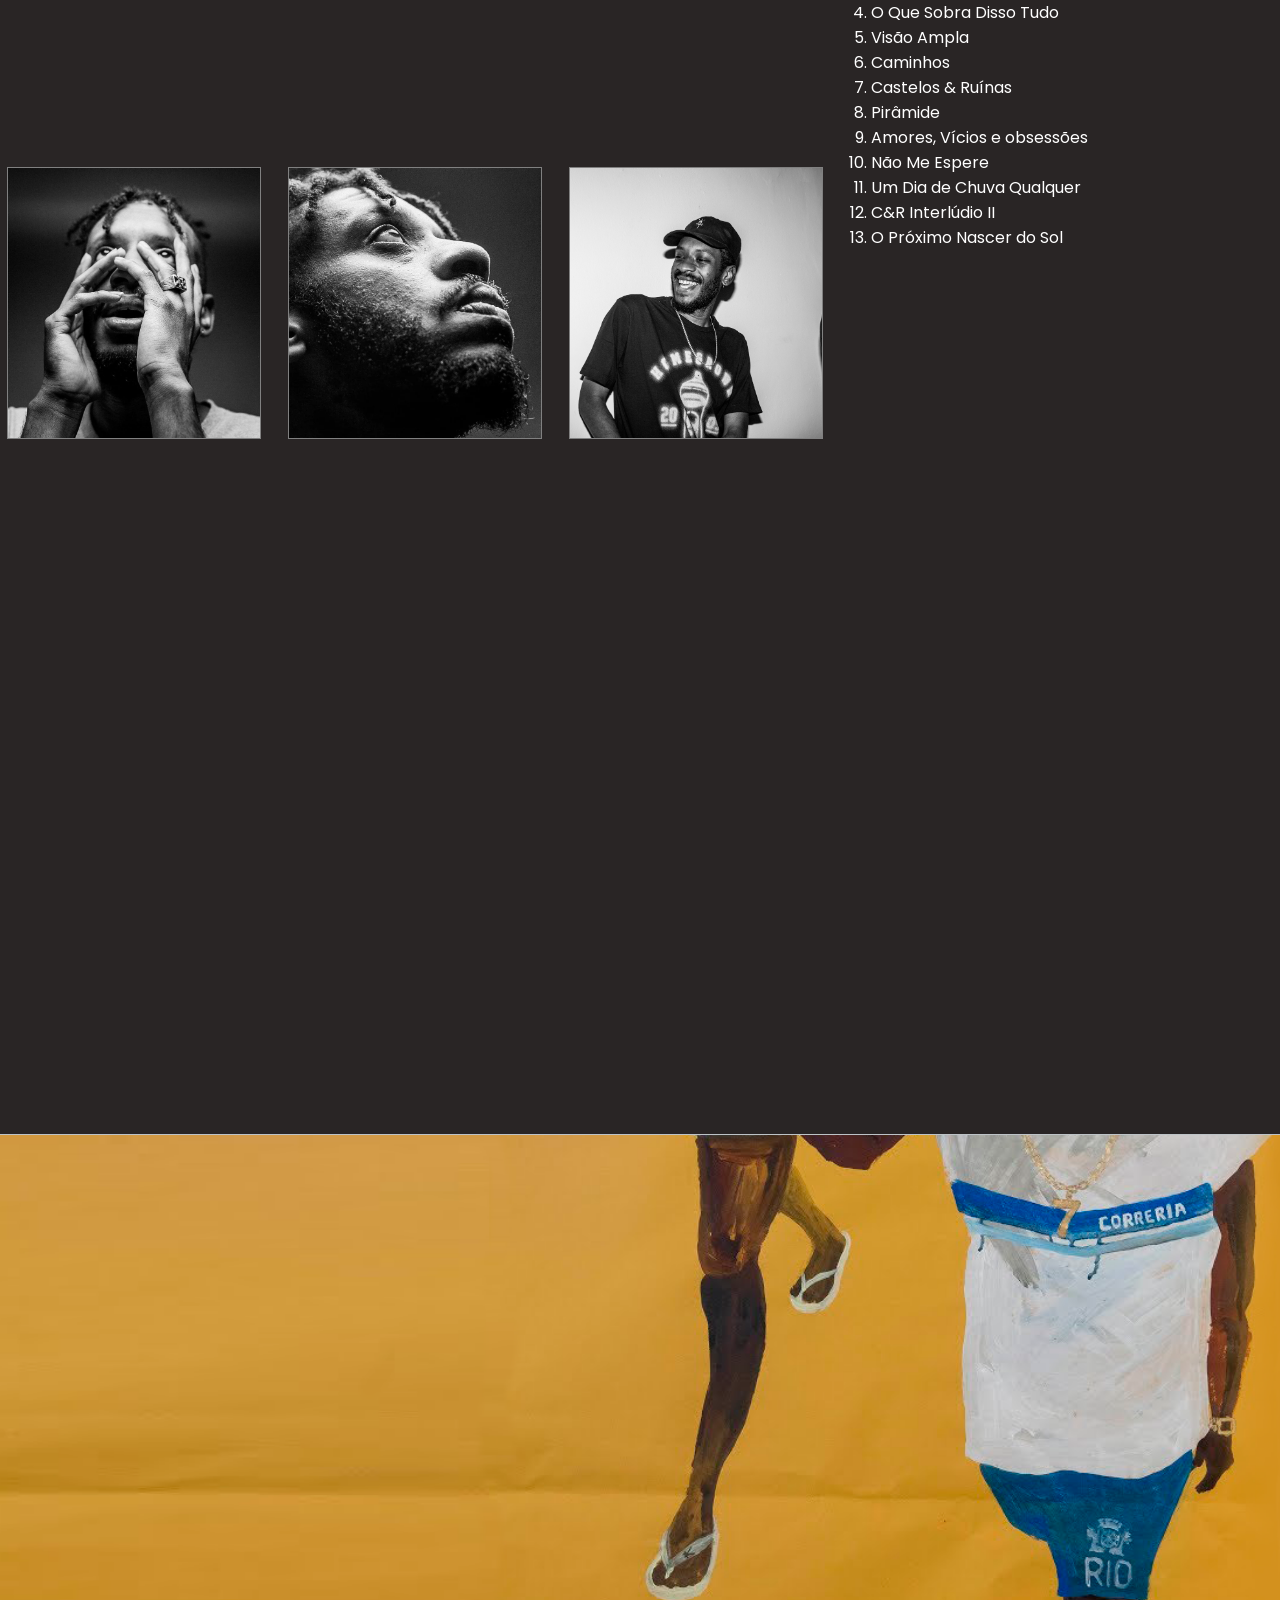
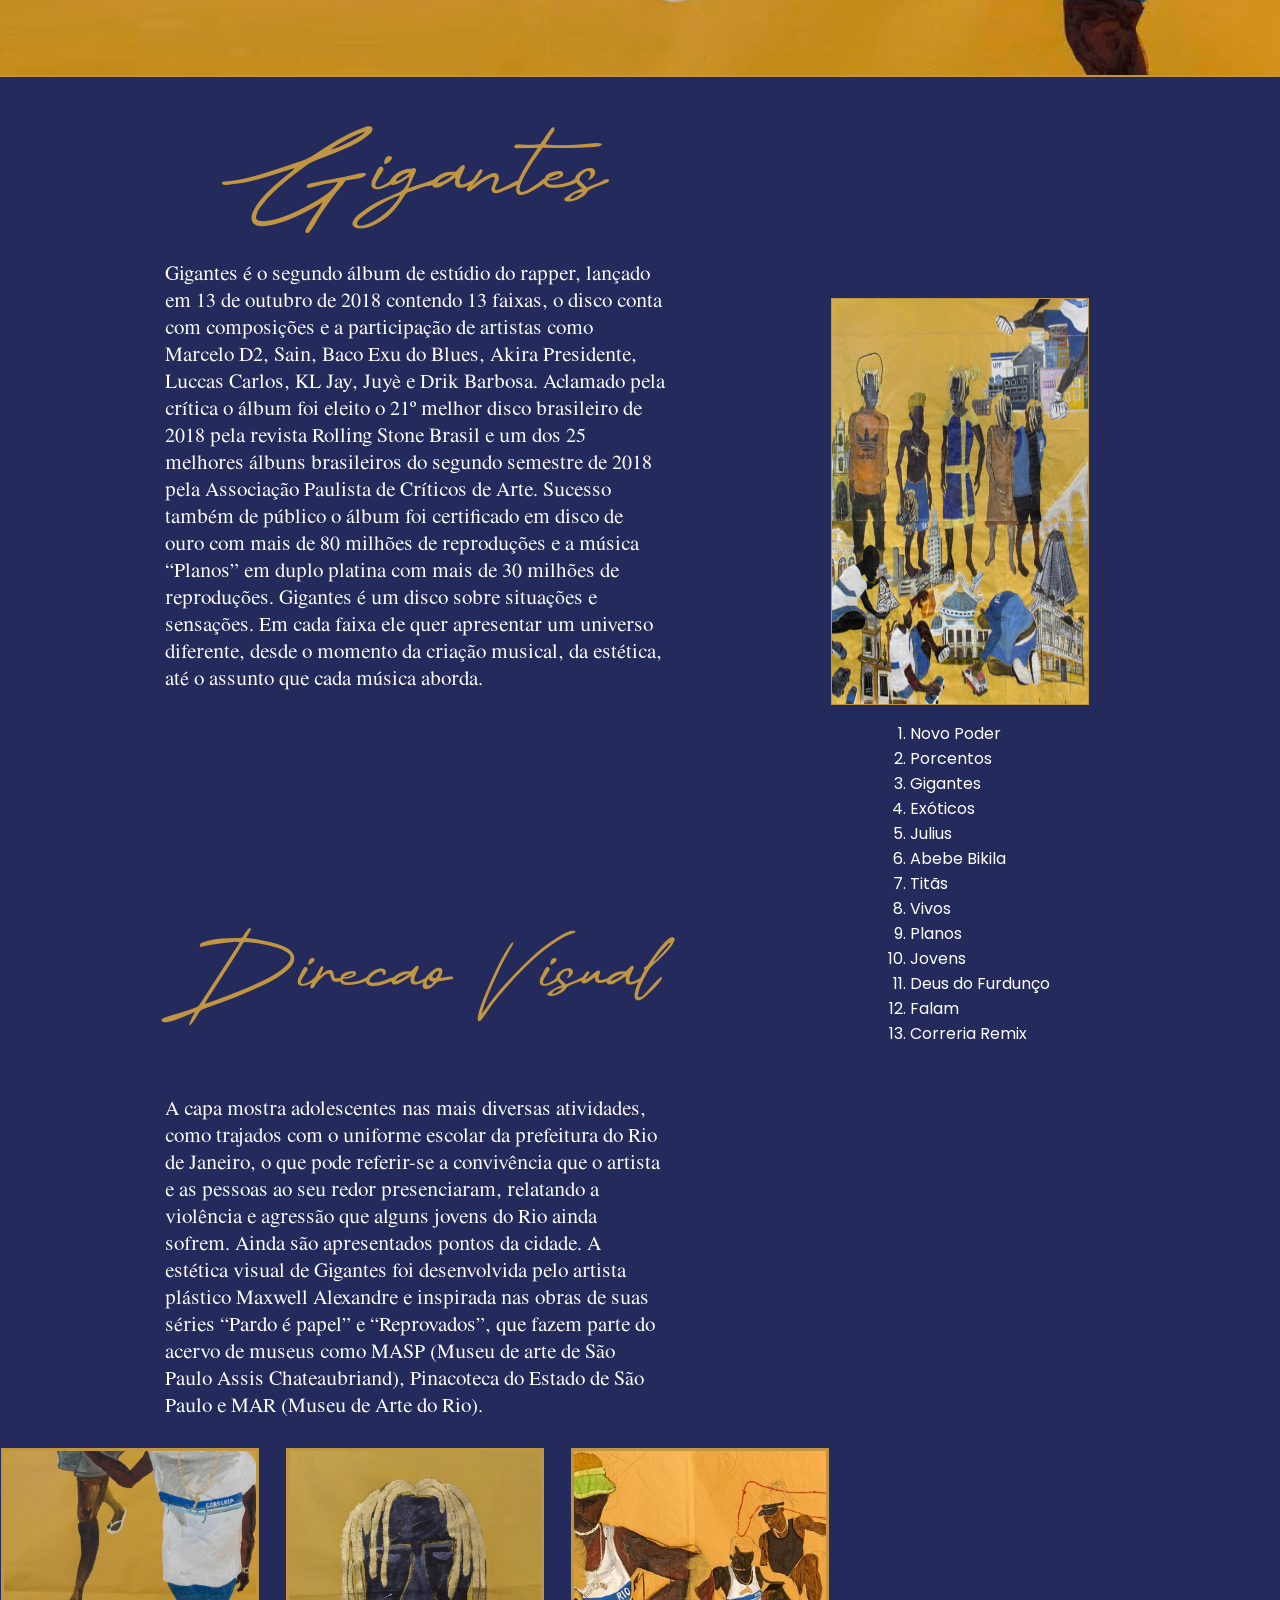
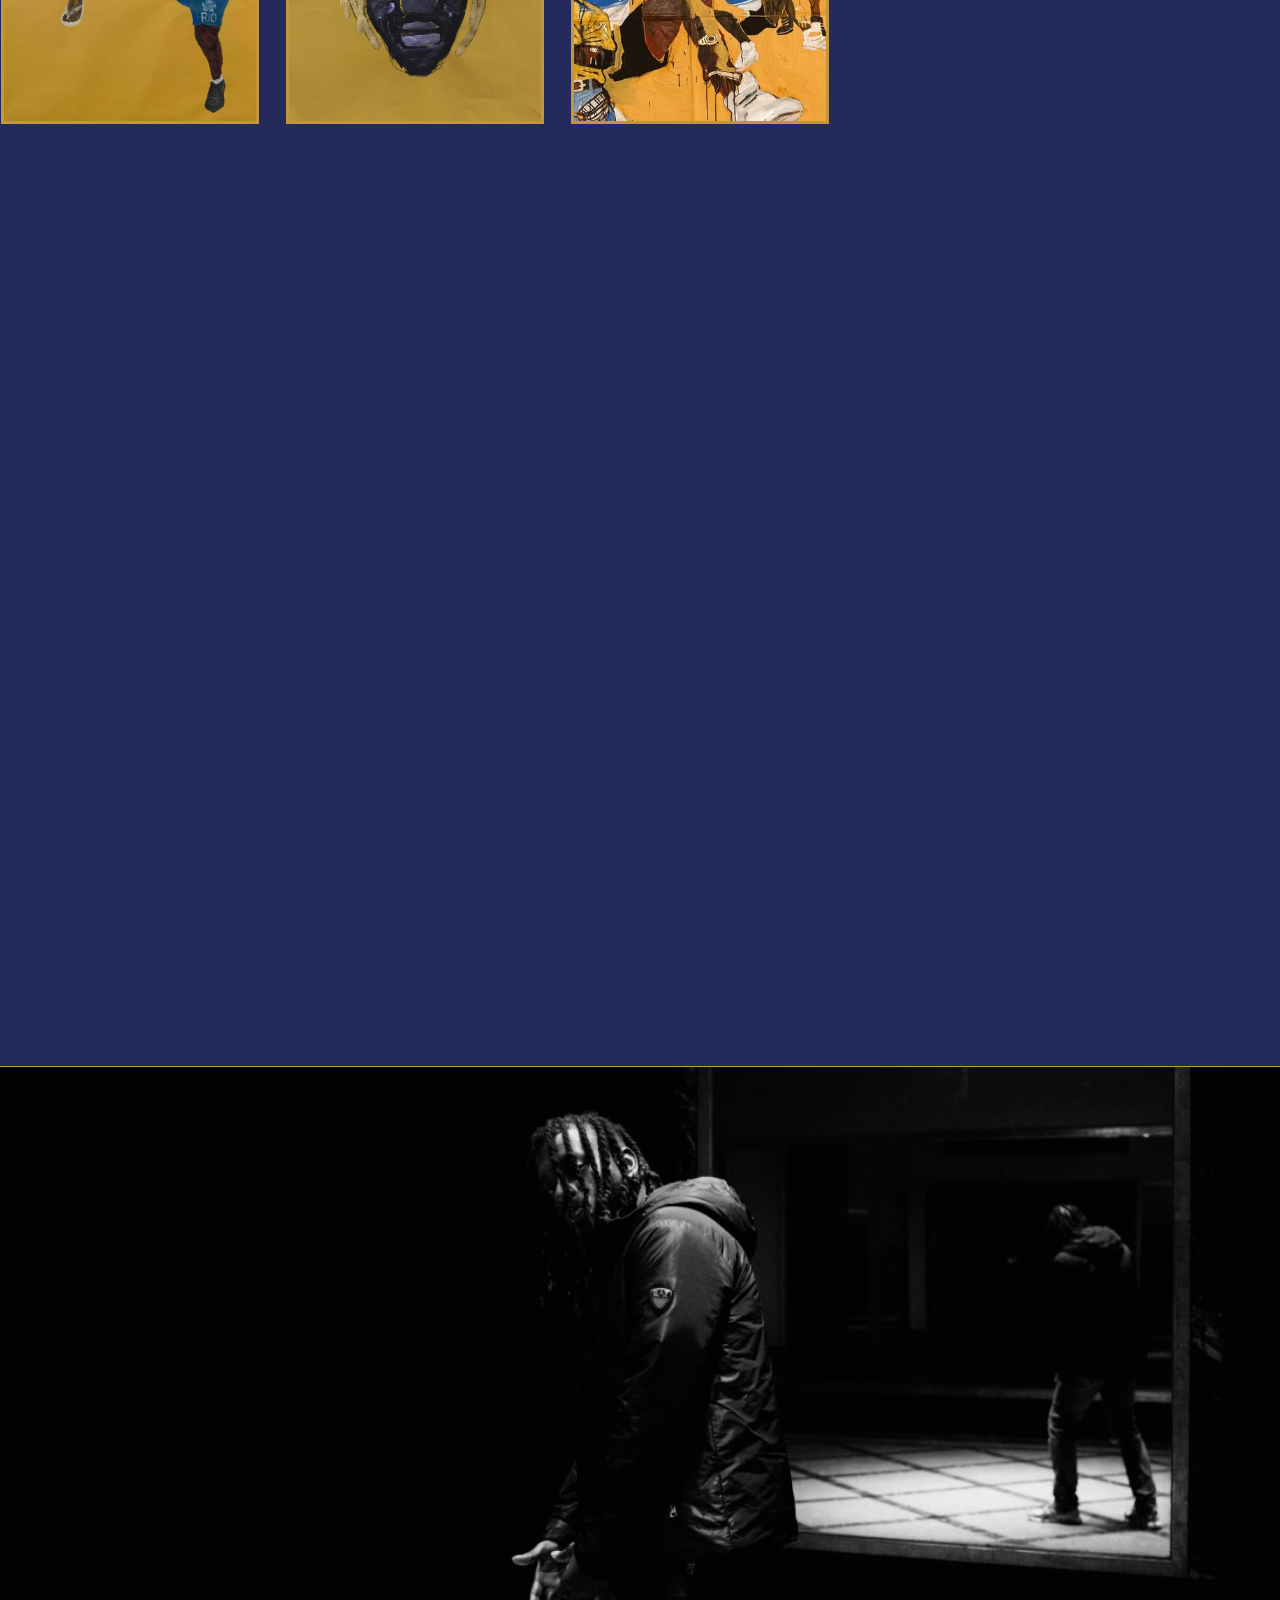
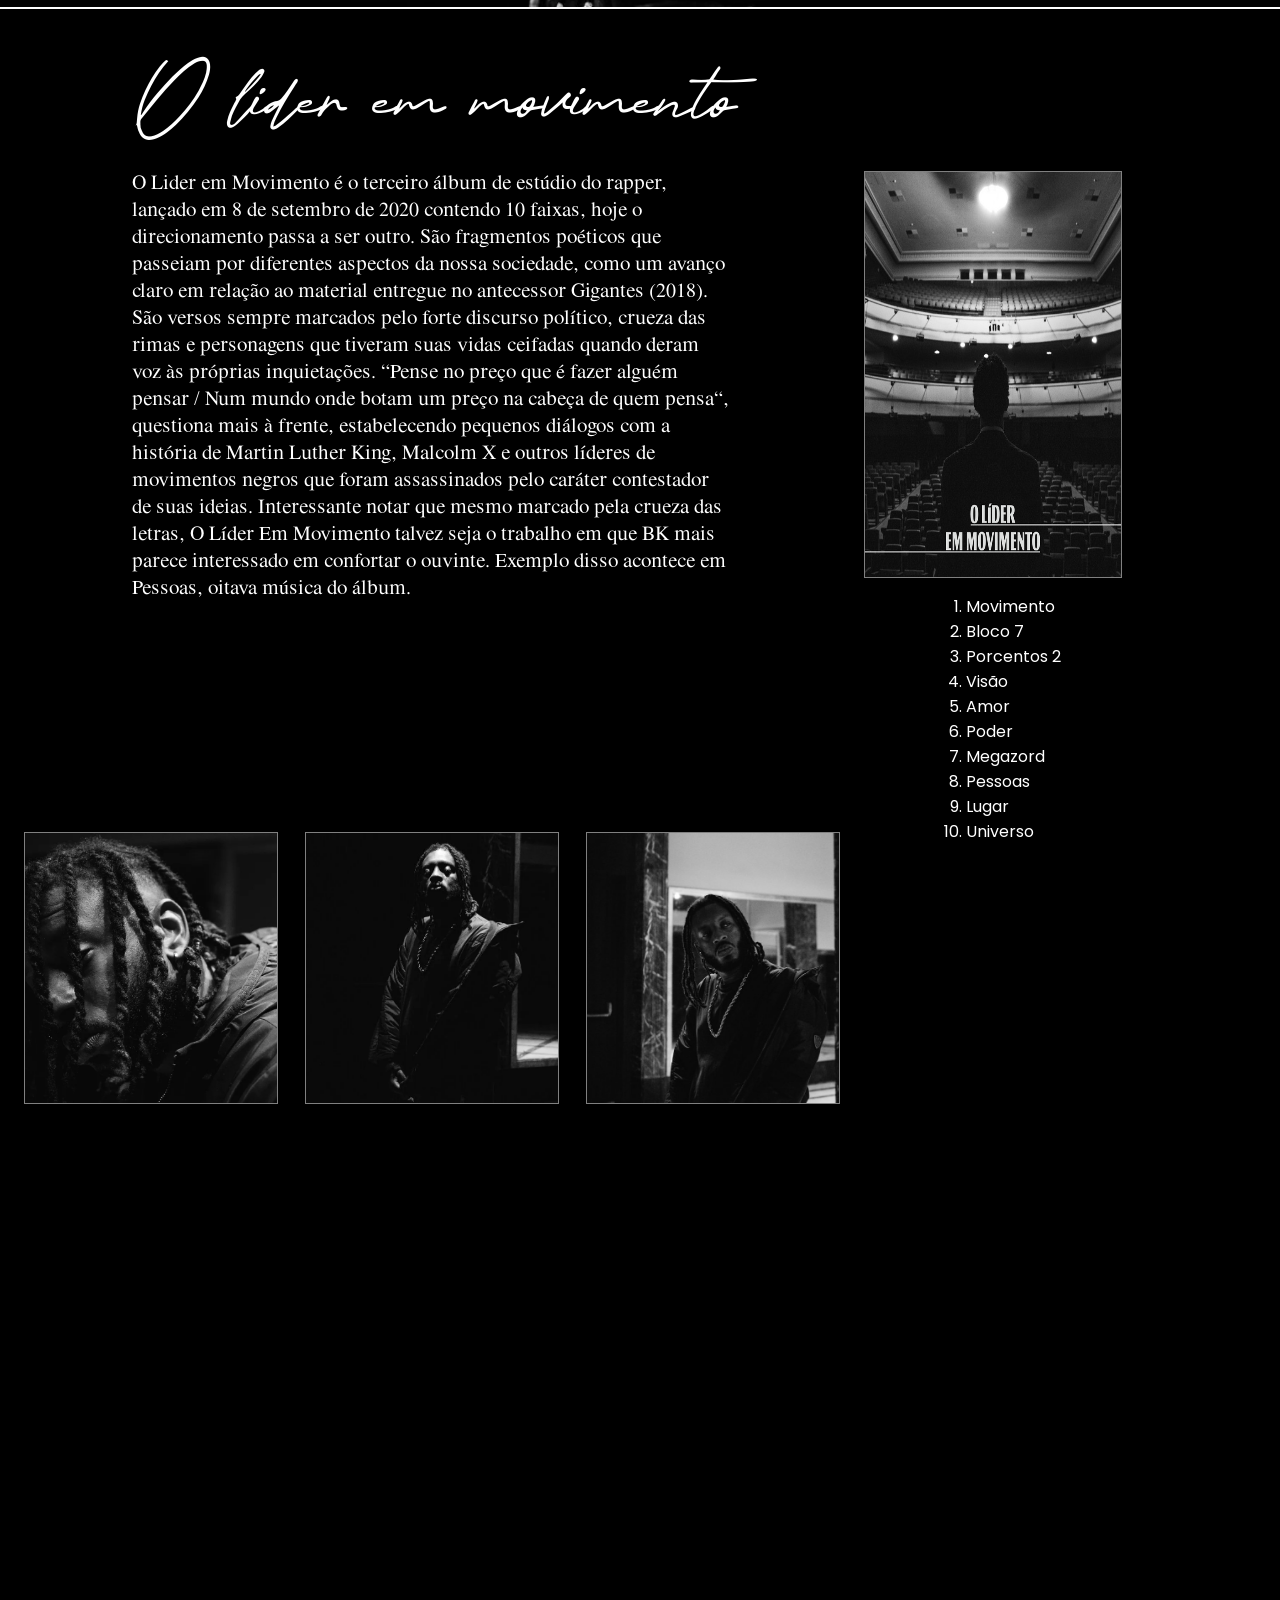
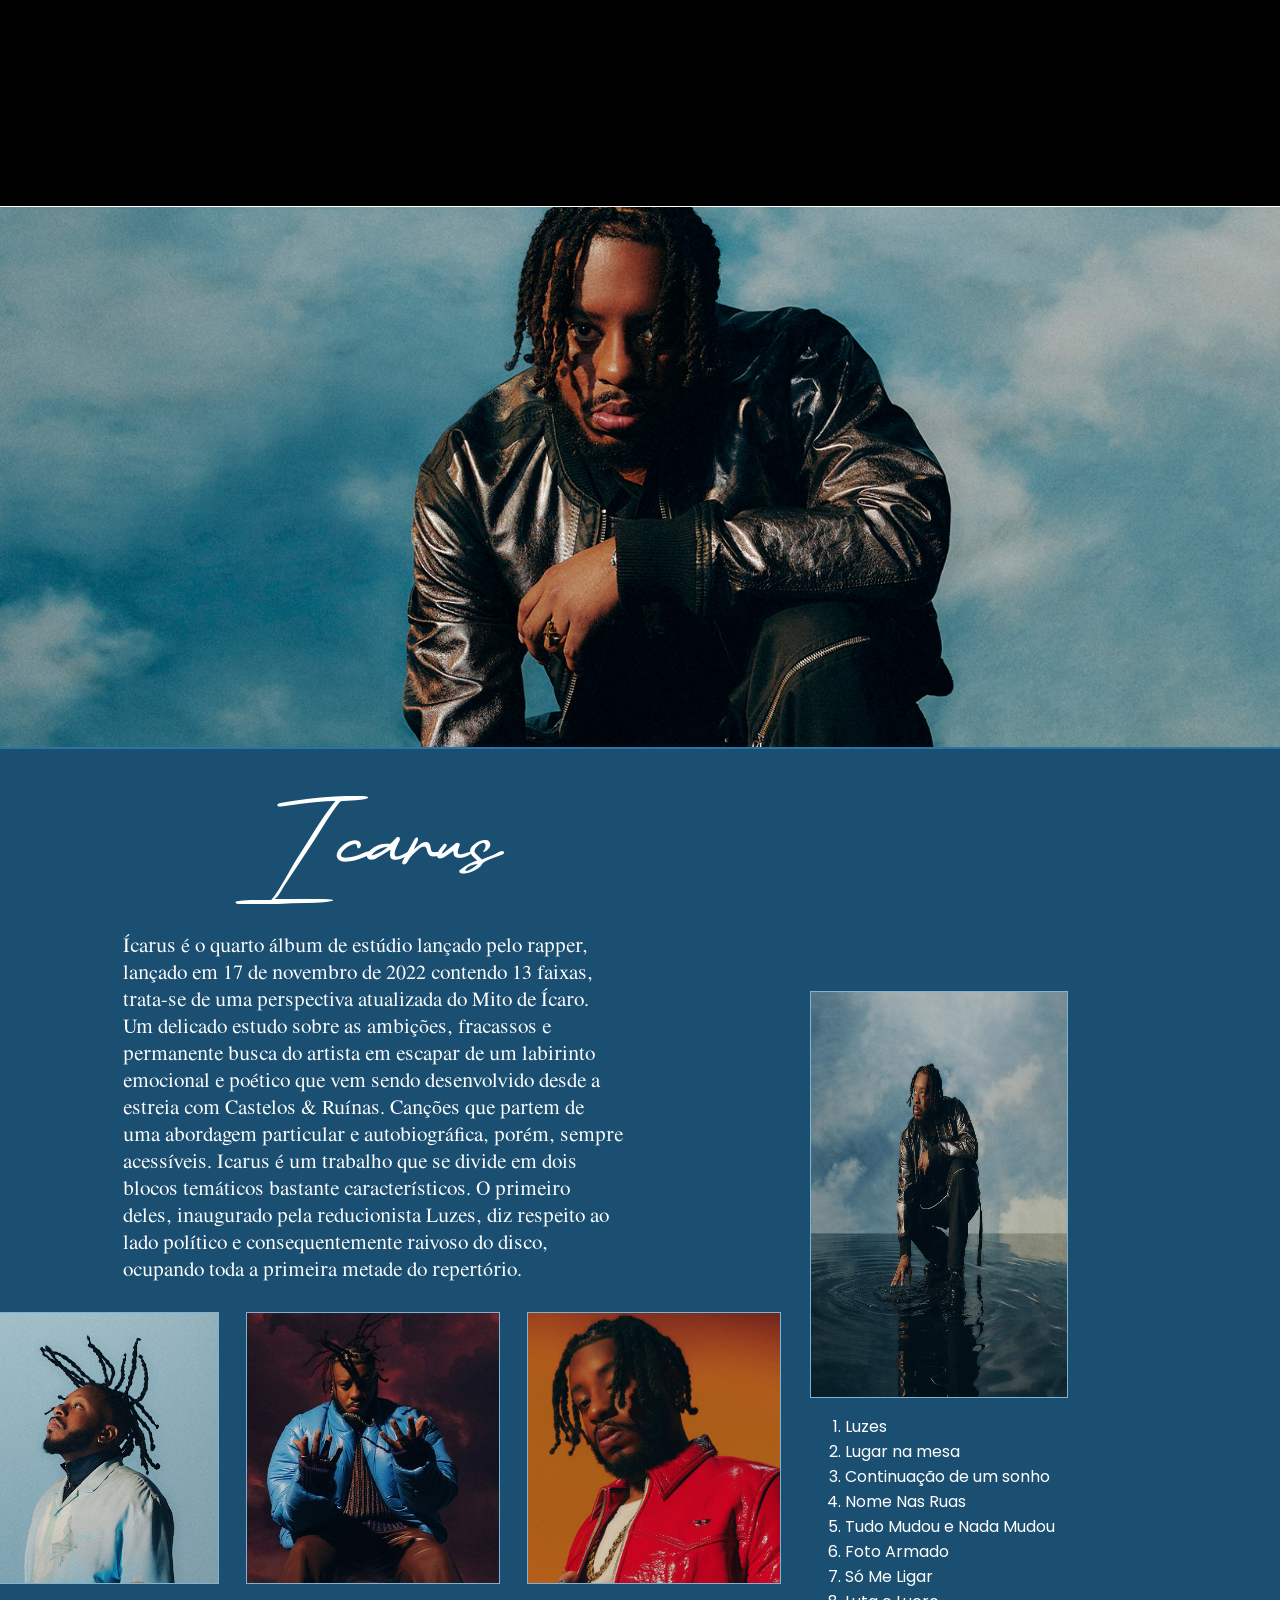
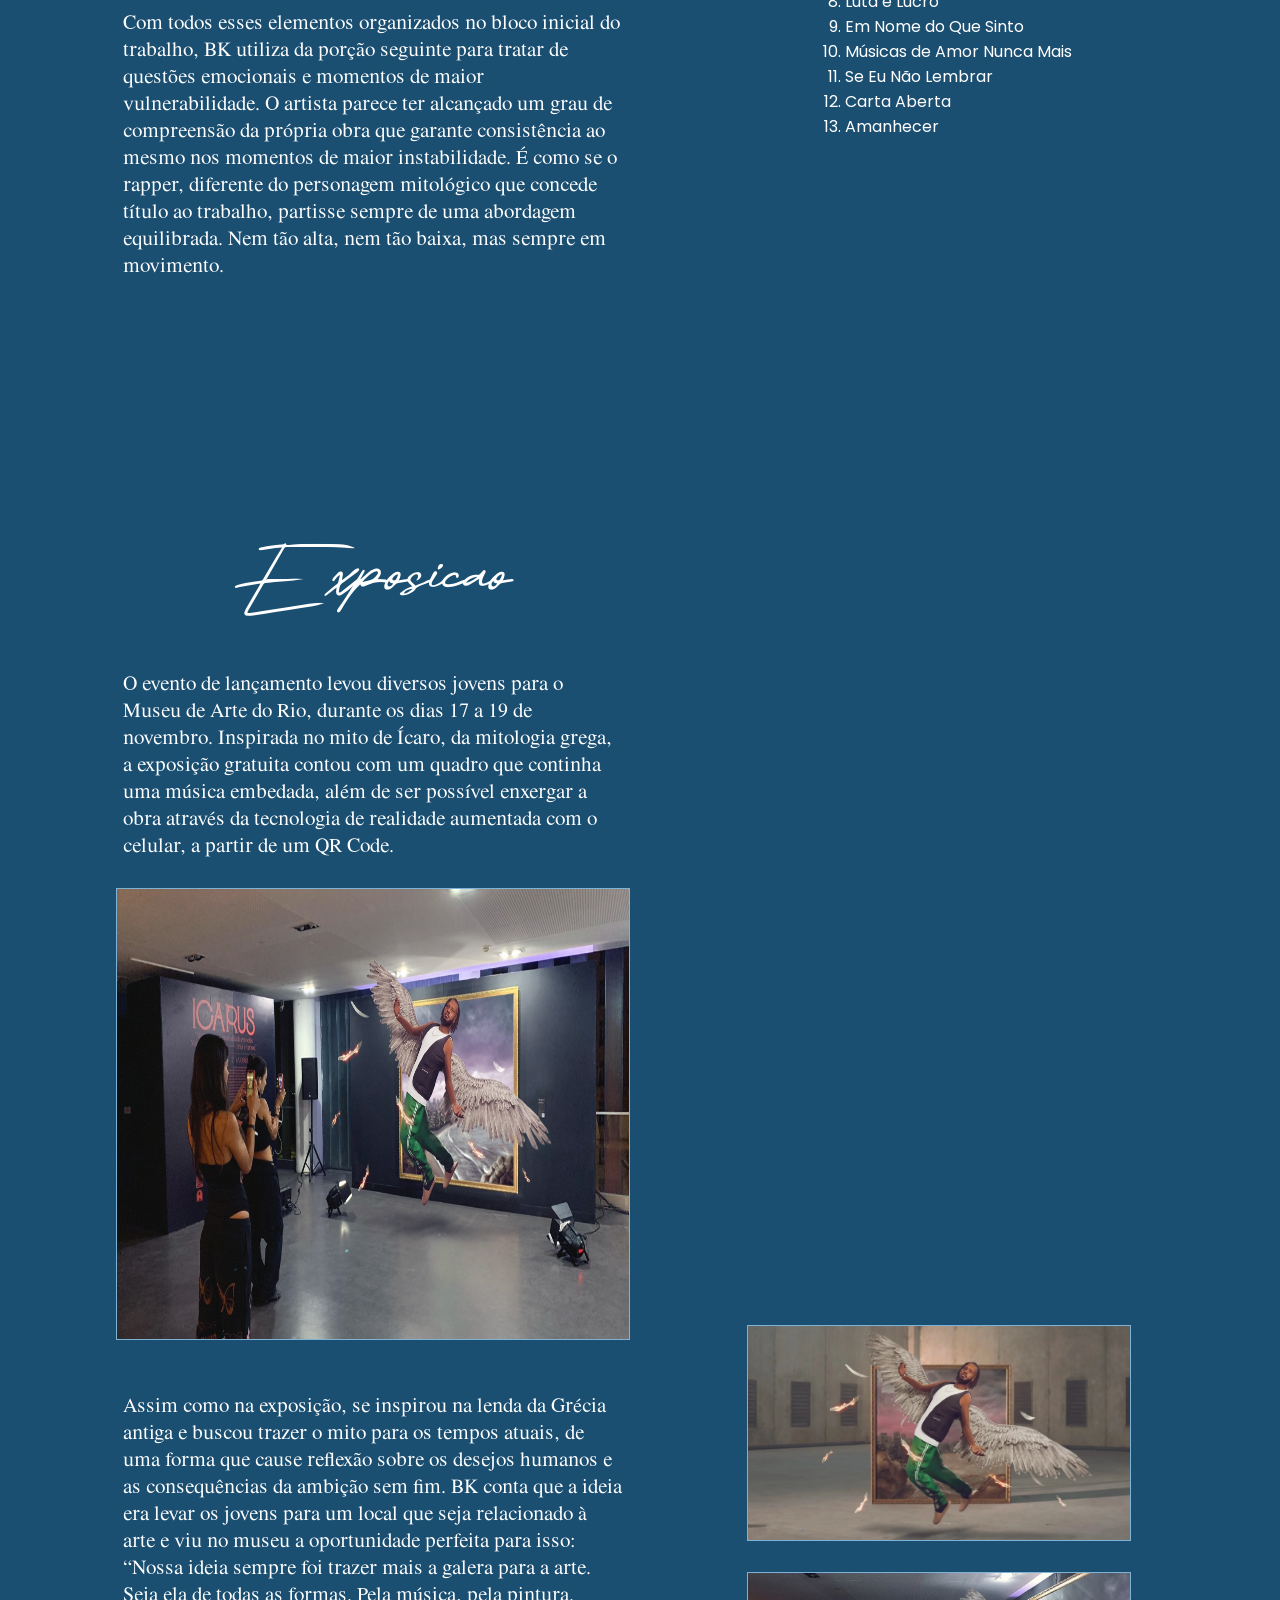
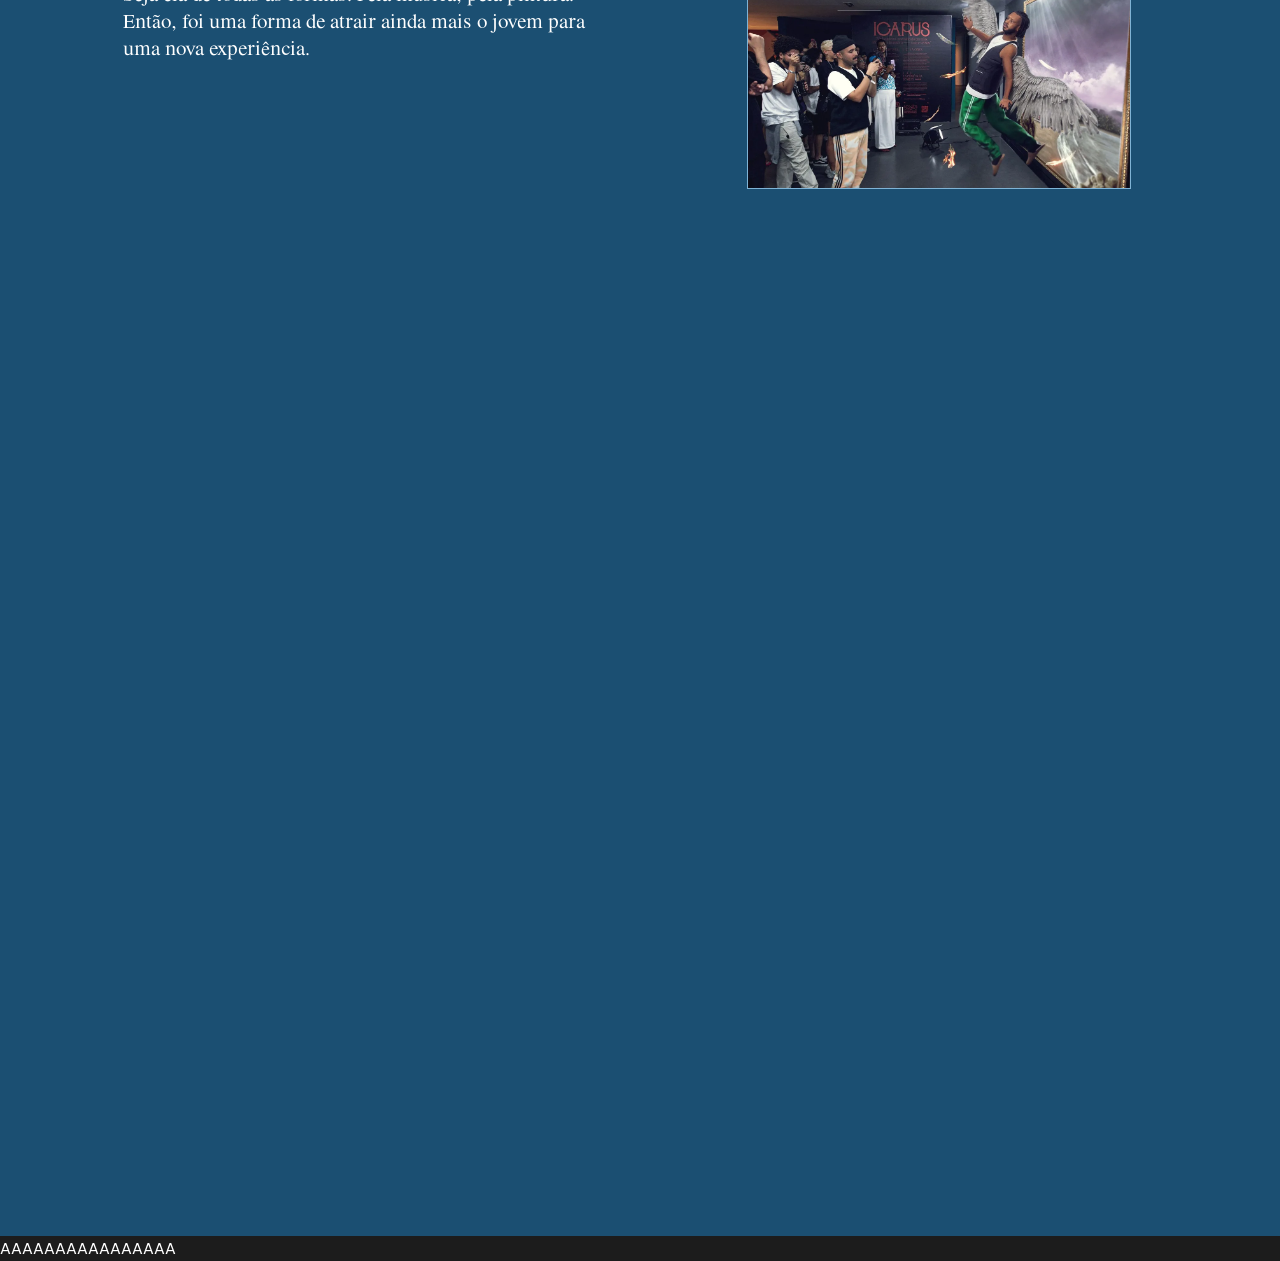
==== commit 882ec4e4: "Gráfico Plotado, agora é necessário configura-lo" ====
--- a/web-data-viz-main/public/index.html
+++ b/web-data-viz-main/public/index.html
@@ -17,13 +17,13 @@
       <a href="index.html#sobre-ir">Sobre o BK'</a>
       <a href="index.html#projetos-ir">Projetos</a>
       <a href="index.html#exposicao-ir">Exposição Icarus</a>
-      <a href="#">Quiz</a>
+      <a href="dashboard/cards.html">Quiz</a>
       <a href="#">Pergunte aqui</a>
     </div>
 
     <button class="openbtn" onclick="openNav()">&#9776;</button>
     <img src="assets/icon/imgtitle.png" alt="BK' em Gigantes"> <!--<span>Tudo sobre o rapper BK'</span> -->
-    <a href="cadastro.html"><button class="login" id="clickable">Entrar</button></a>
+    <a href="login.html"><button class="login" id="clickable">Entrar</button></a>
   </div>
 
   <div class="header">
@@ -172,9 +172,10 @@
             uniforme escolar da prefeitura do
             Rio de Janeiro, o que pode referir-se a convivência que o artista e as pessoas ao seu redor presenciaram,
             relatando a violência e agressão que alguns jovens do Rio ainda sofrem. Ainda são apresentados pontos da
-            cidade, como Museu Histórico da Lapa, localizado no bairro onde o artista cresceu, o Theatro Municipal e os
-            arcos da Lapa. A direção visual do projeto foi feita pelo Maxwell Andrade, onde além da capa do álbum, fez
-            capas de músicas do projeto e uma capa alternativa com a cara do artista. <br><br>
+            cidade. A estética visual de Gigantes foi desenvolvida pelo artista plástico Maxwell Alexandre e inspirada
+            nas obras de suas séries “Pardo é papel” e “Reprovados”, que fazem parte do acervo de museus como MASP
+            (Museu de arte de São Paulo Assis Chateaubriand), Pinacoteca do Estado de São Paulo e MAR (Museu de Arte do
+            Rio). <br><br>
             <div id="img-trackgigantes" data-mouse-down-at="0" data-prev-percentage="0">
               <img class="image" src="assets/imgs/gigantes/correria.jpg" draggable="false">
               <img class="image" src="assets/imgs/gigantes/98b2976f9f058ca8cafe986e9b898a2d.1000x1000x1.jpg"
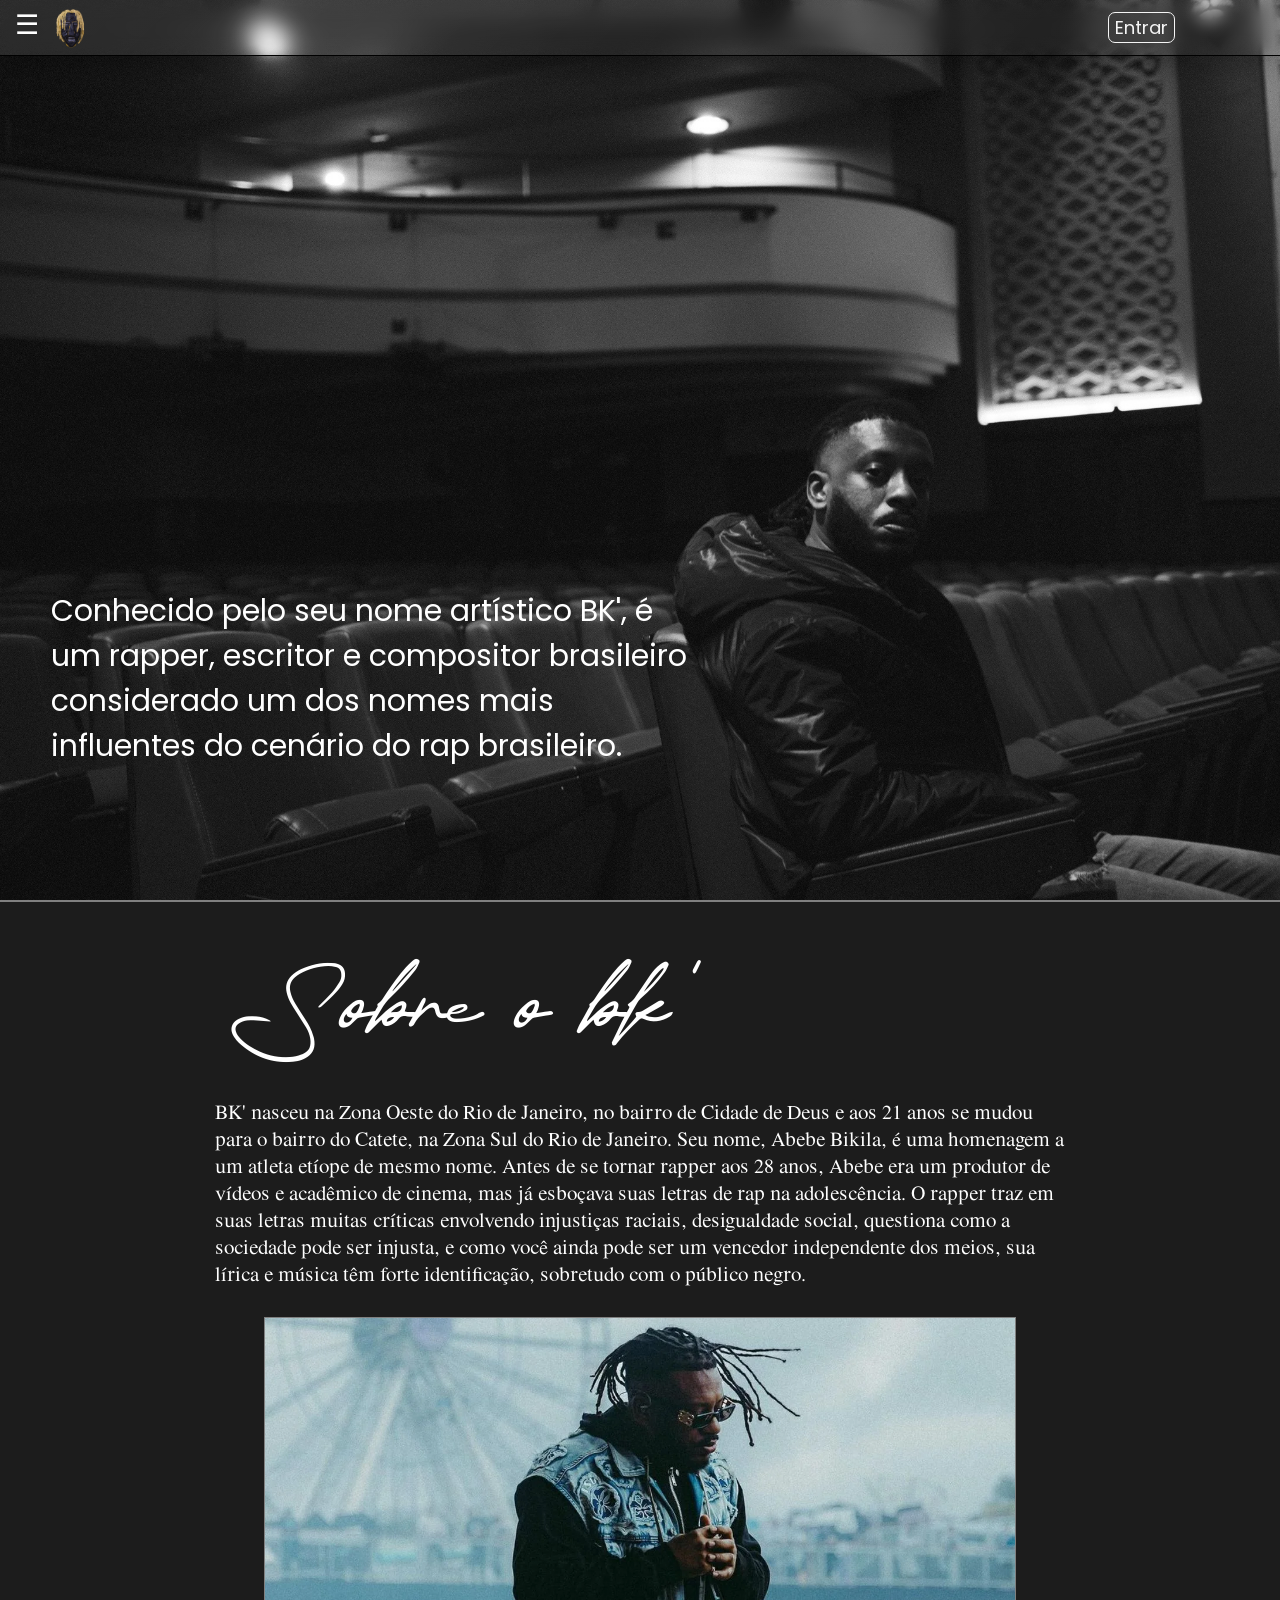
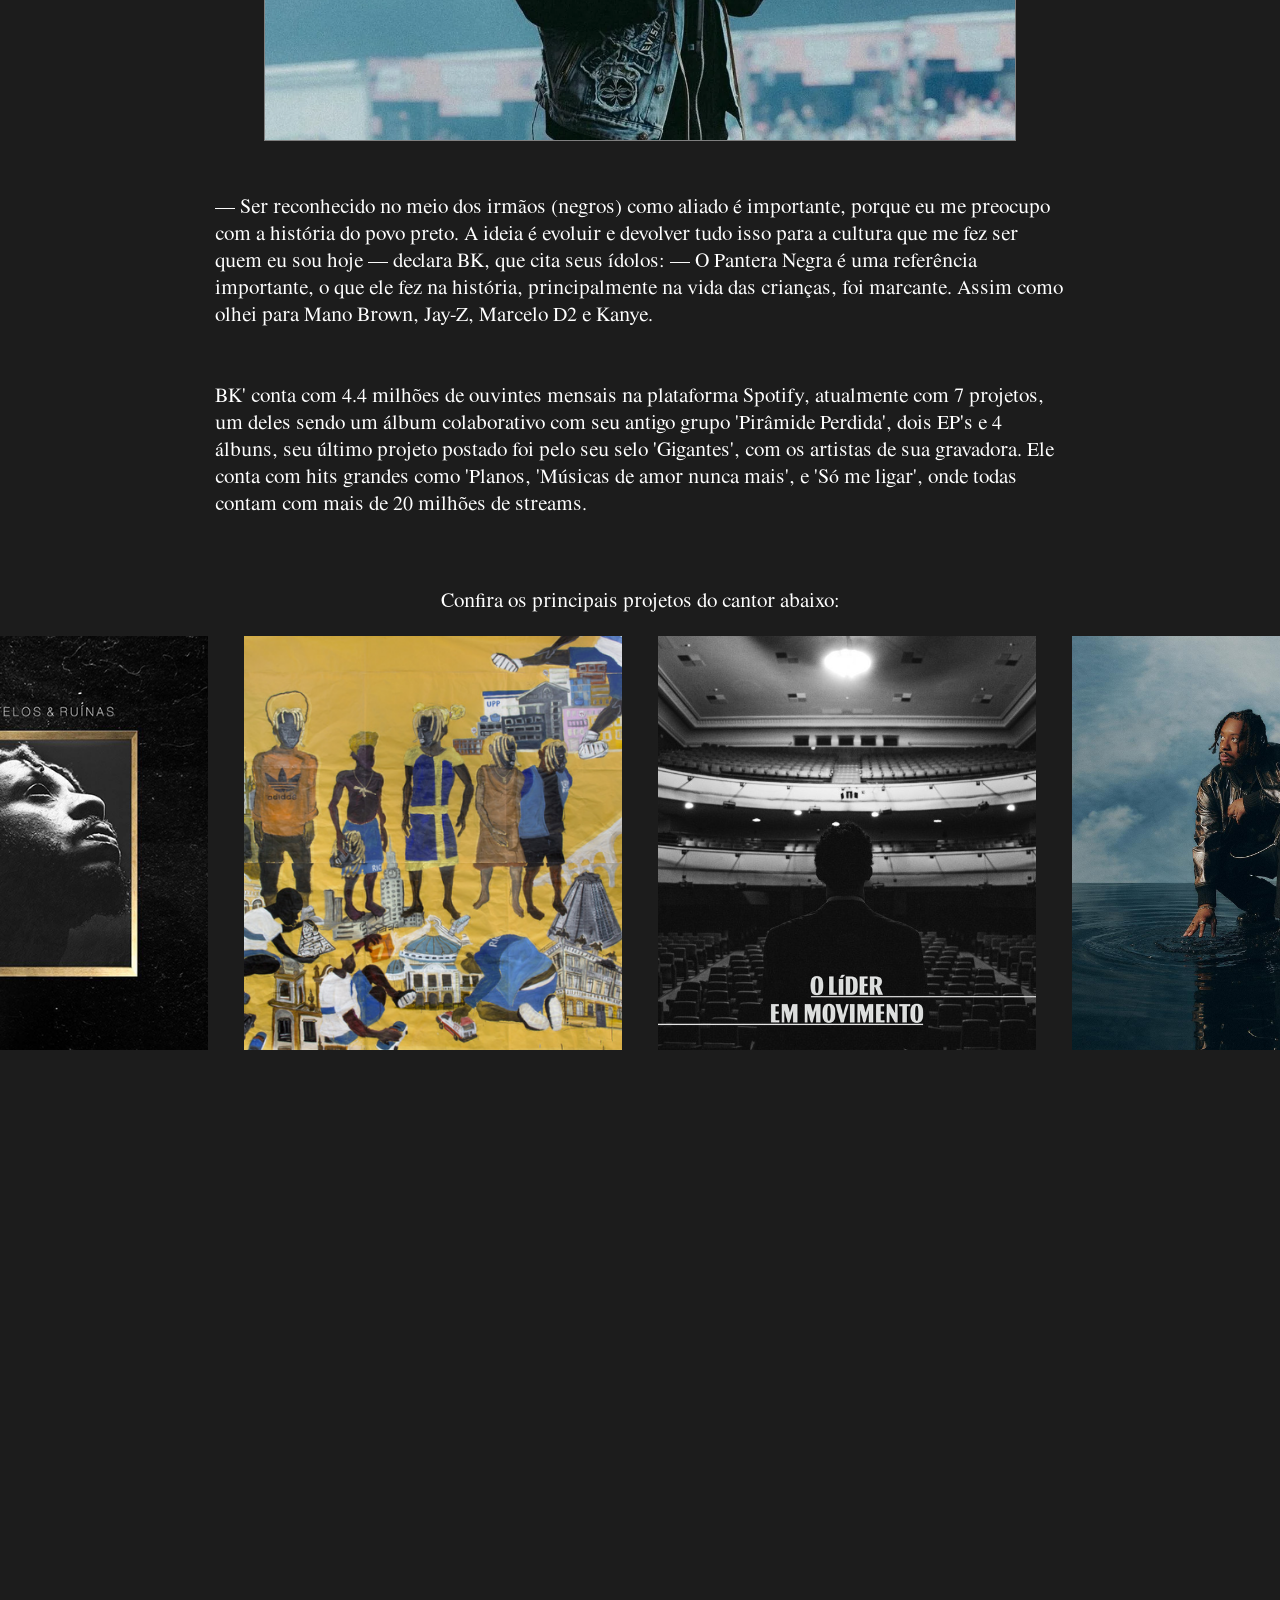
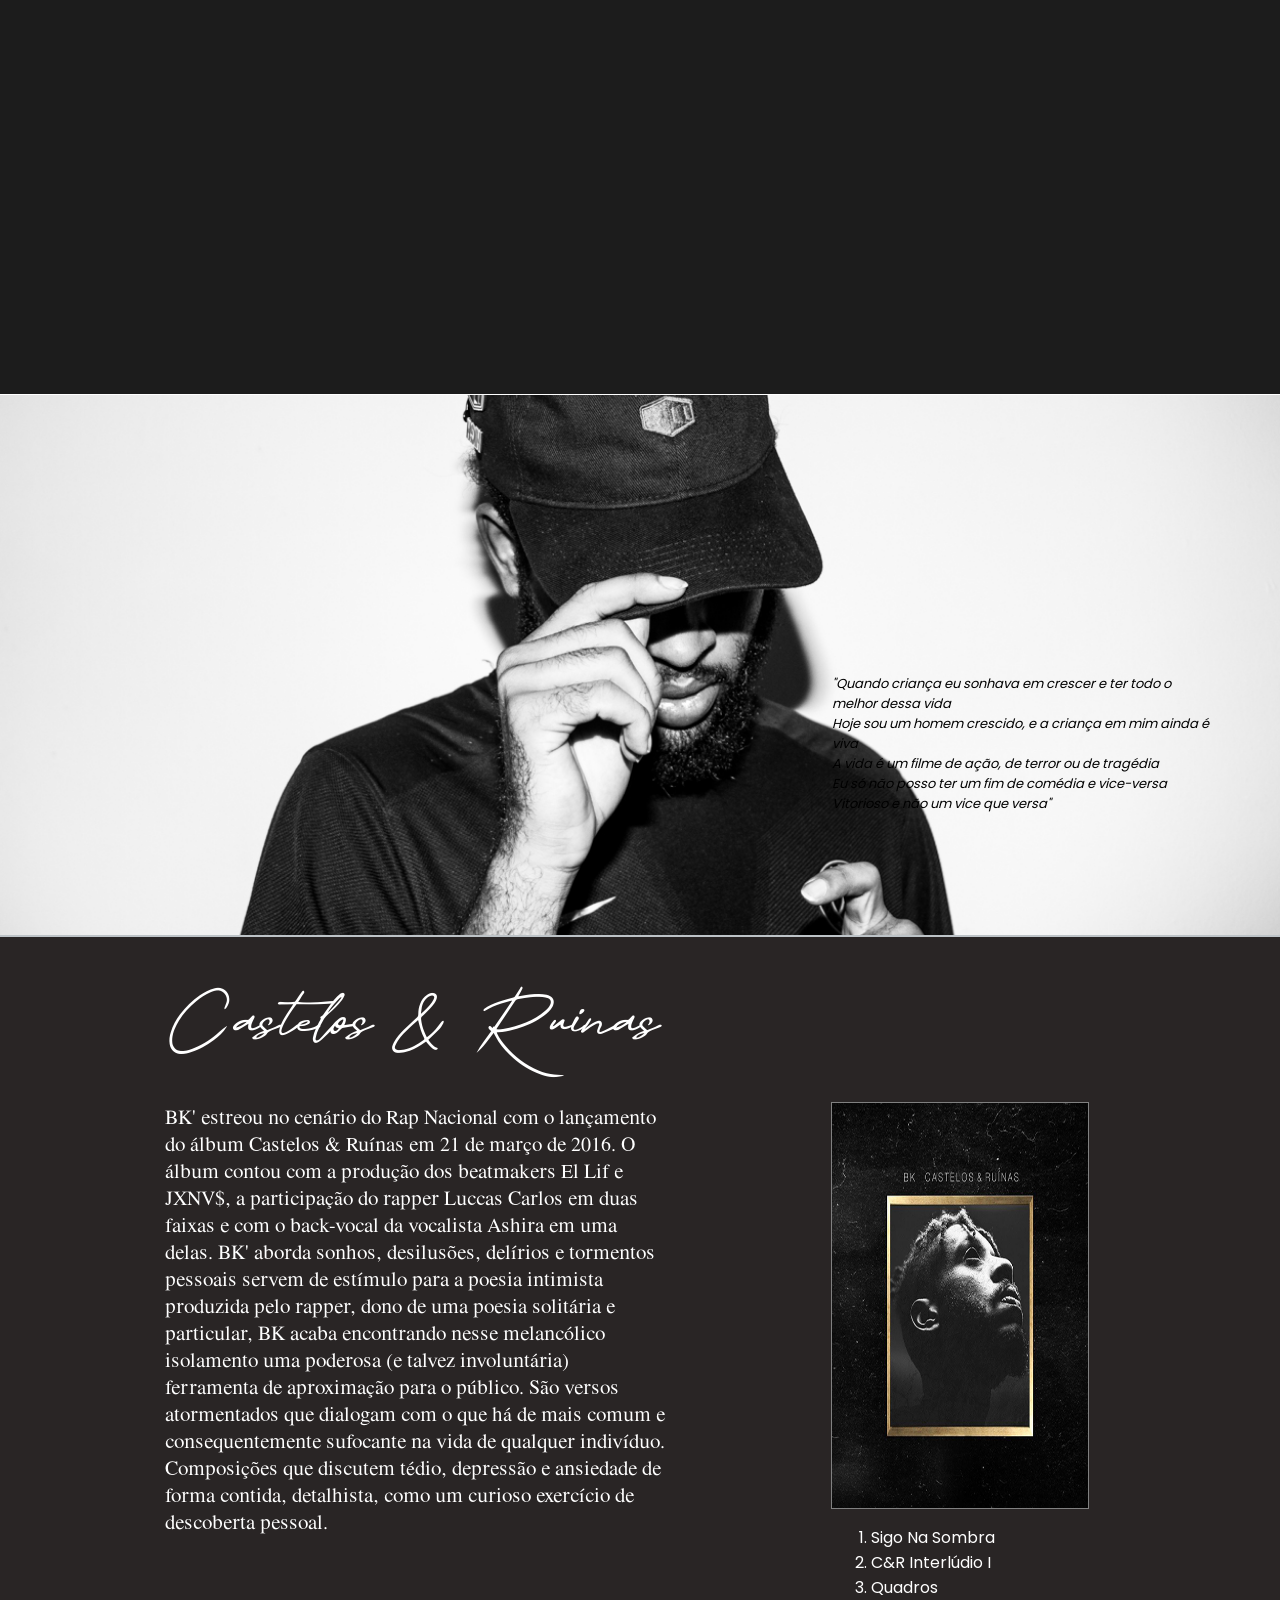
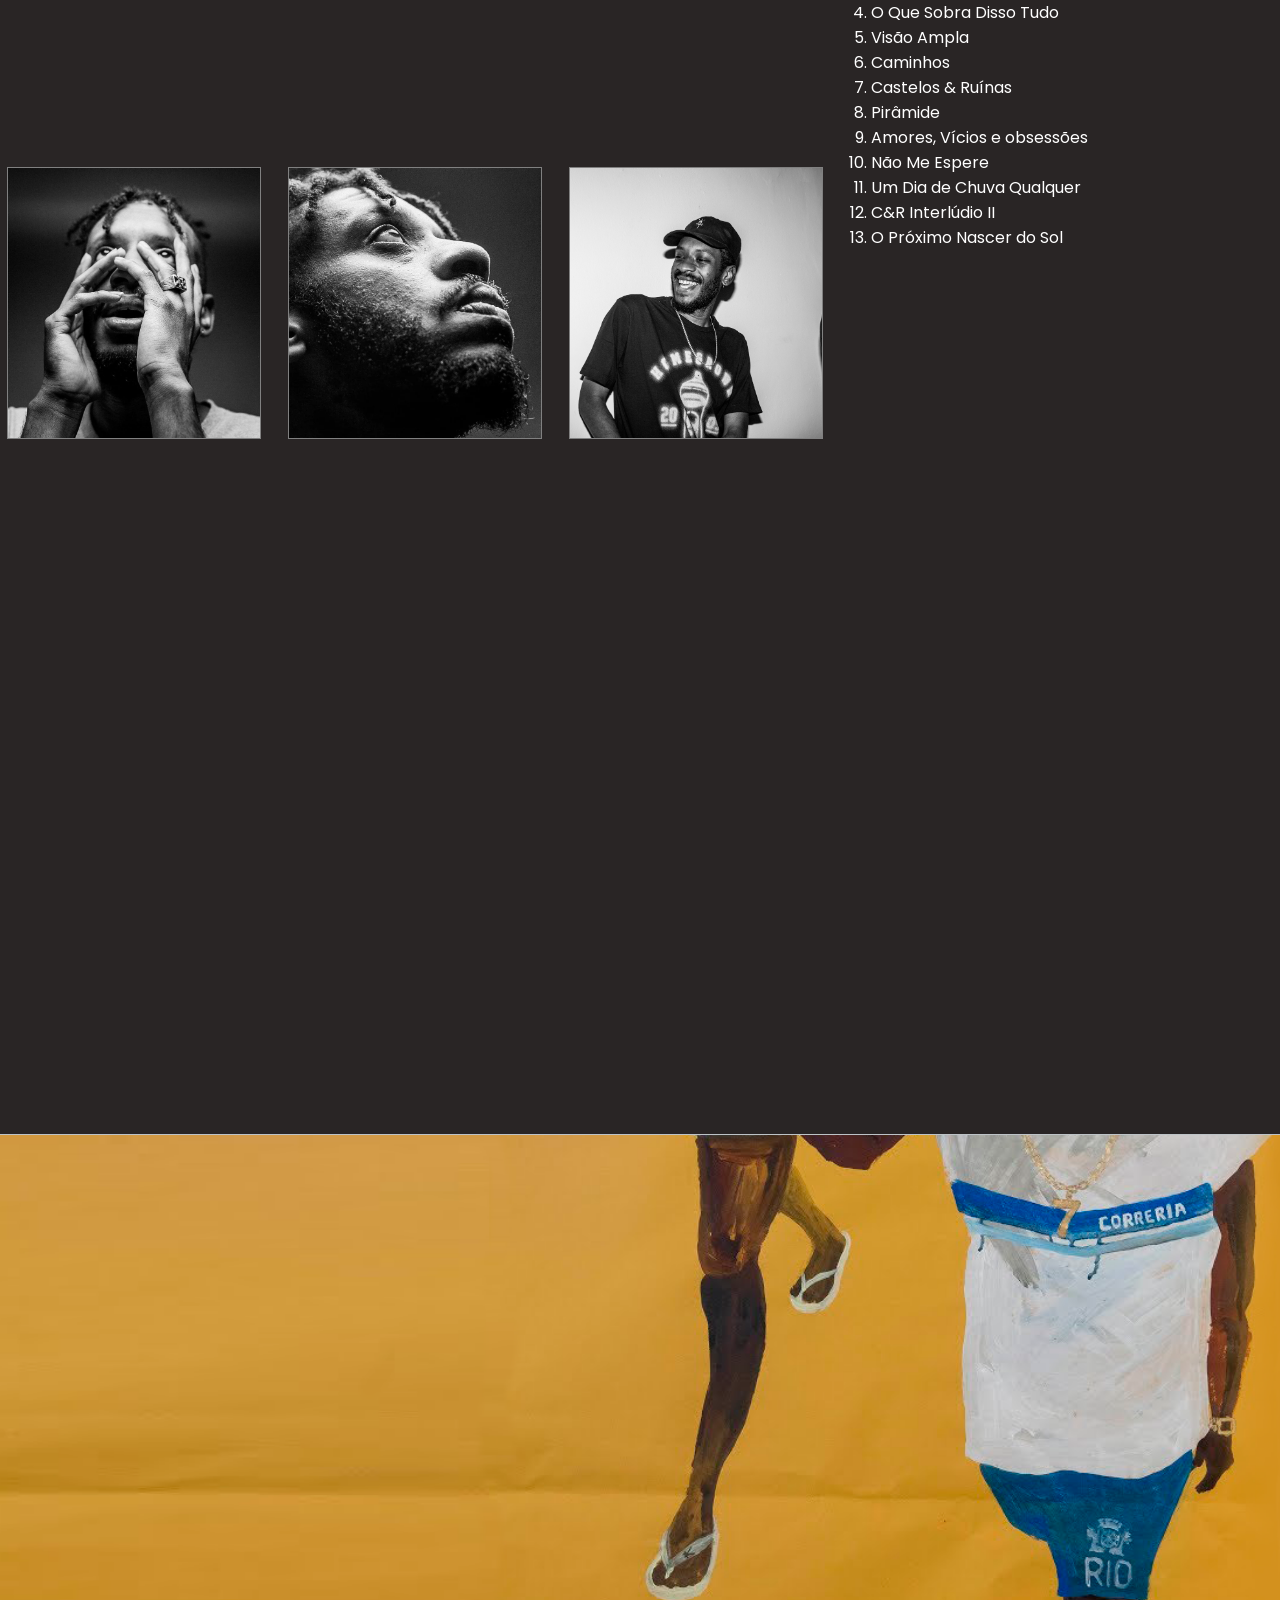
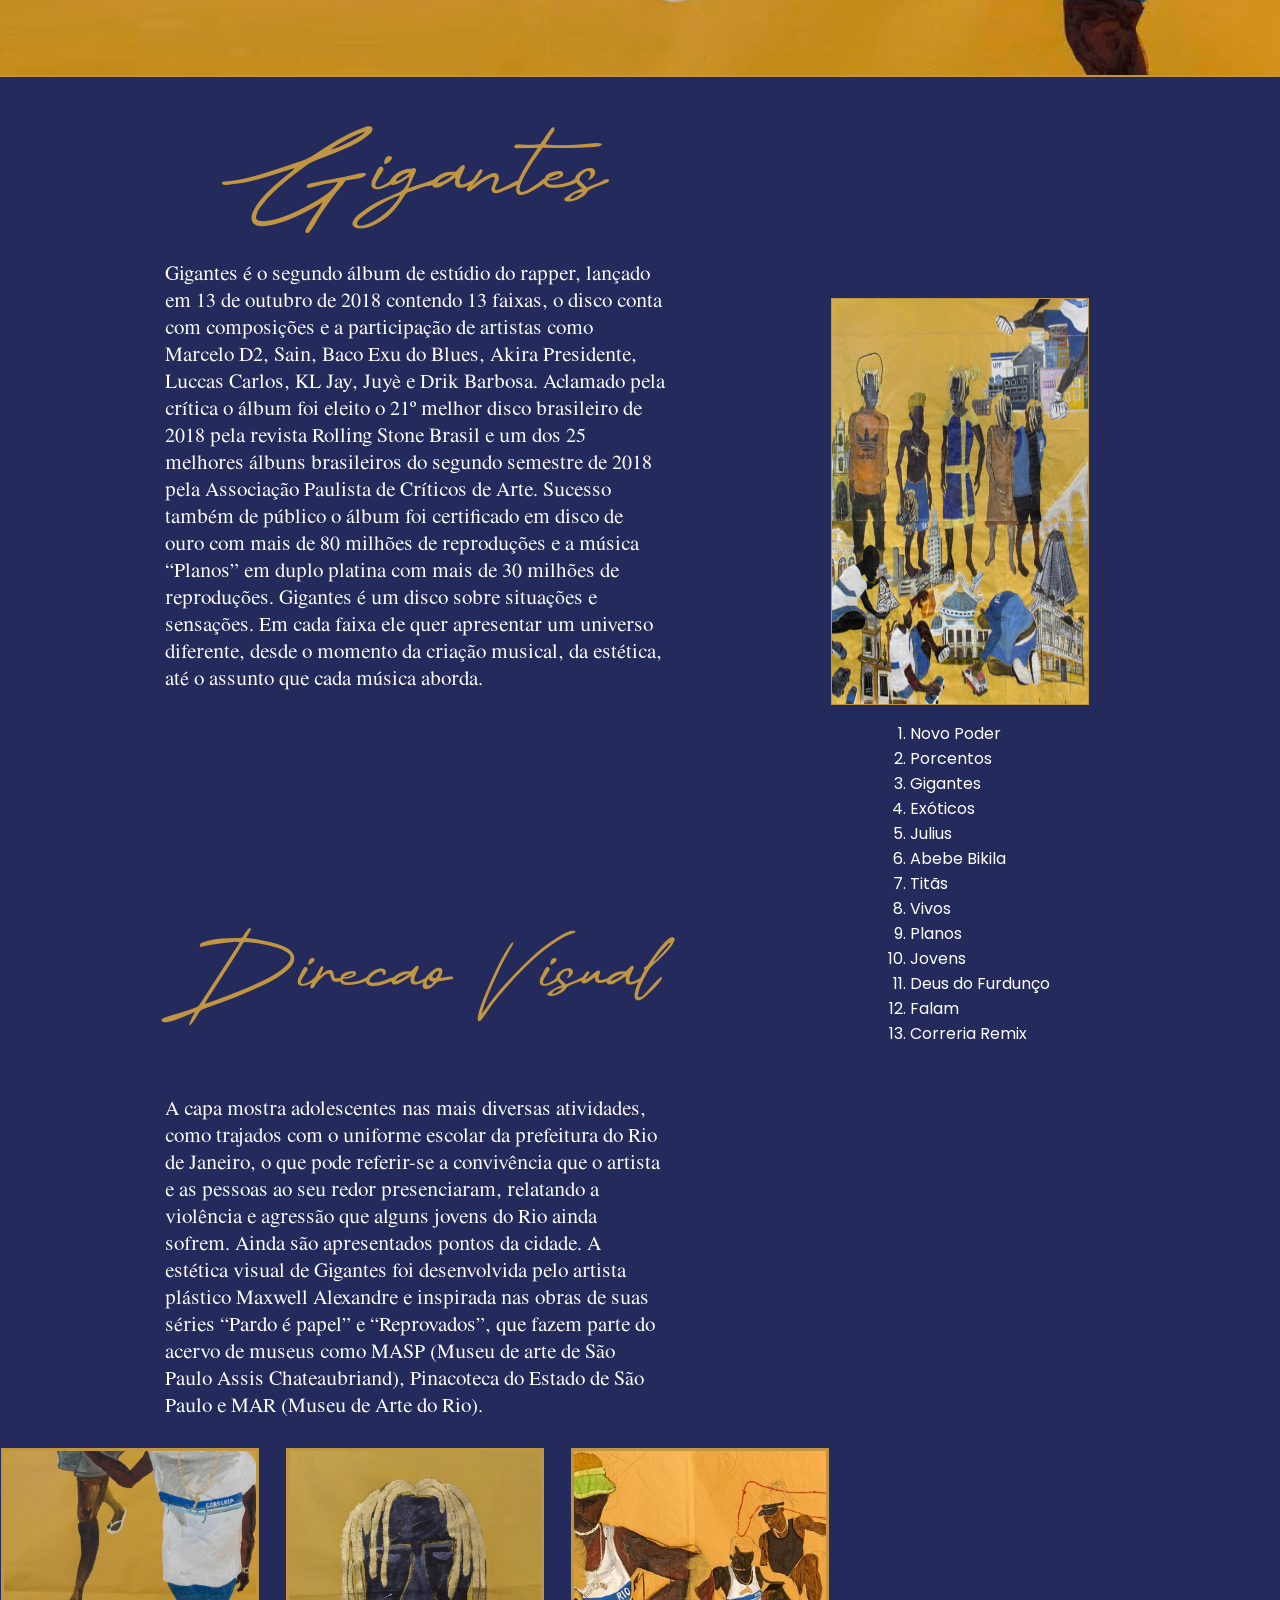
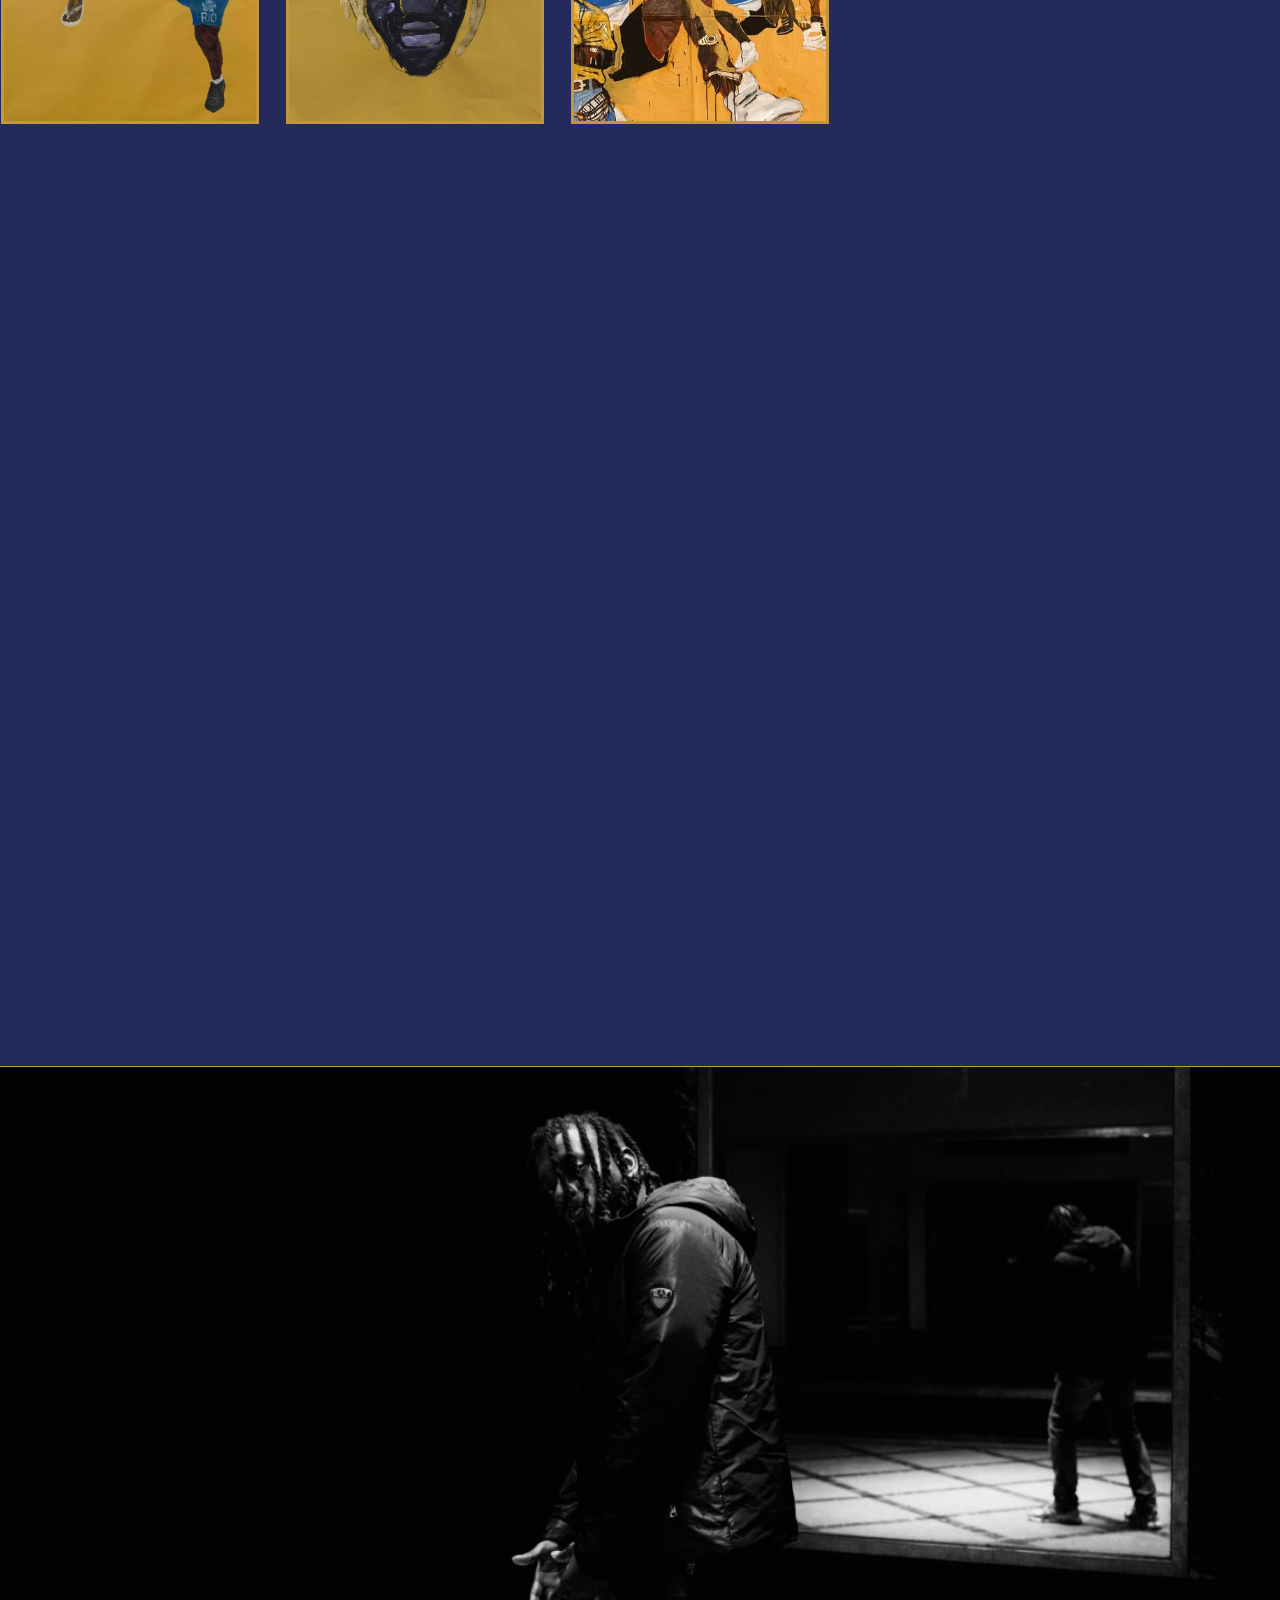
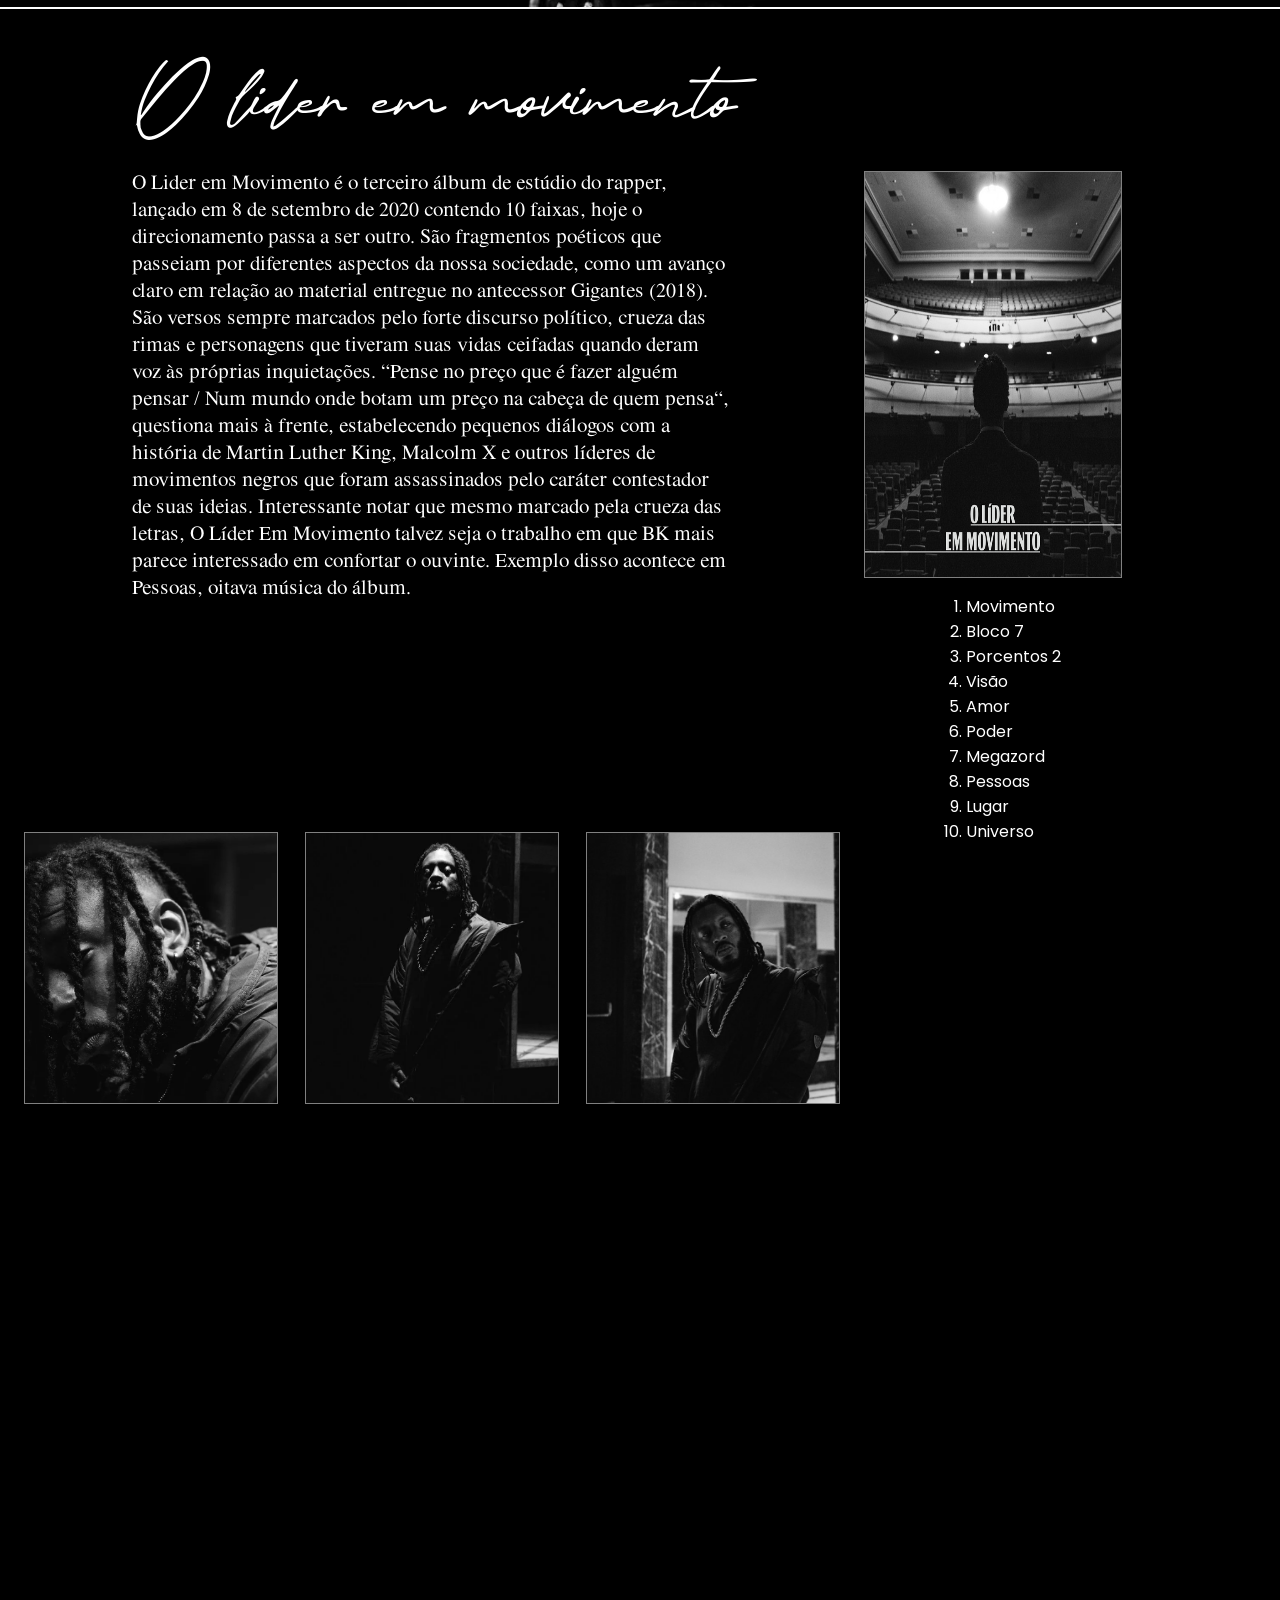
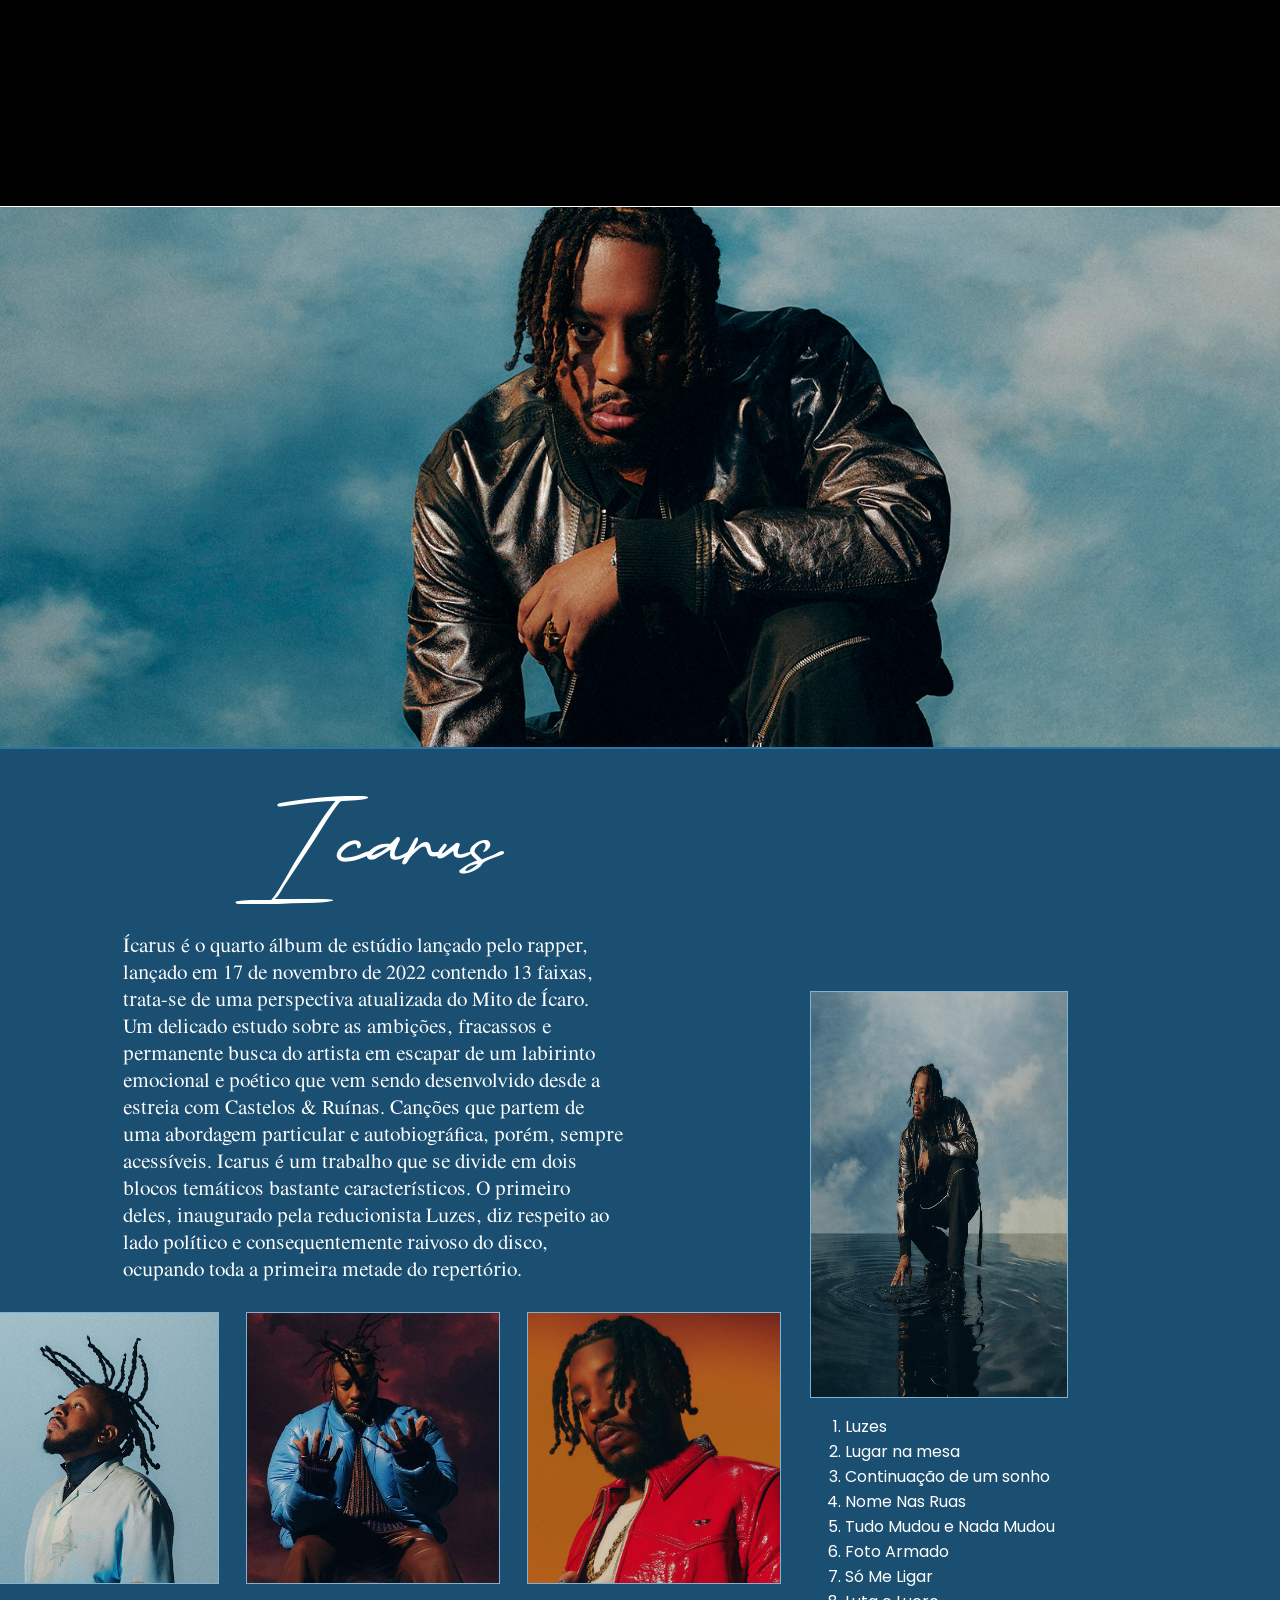
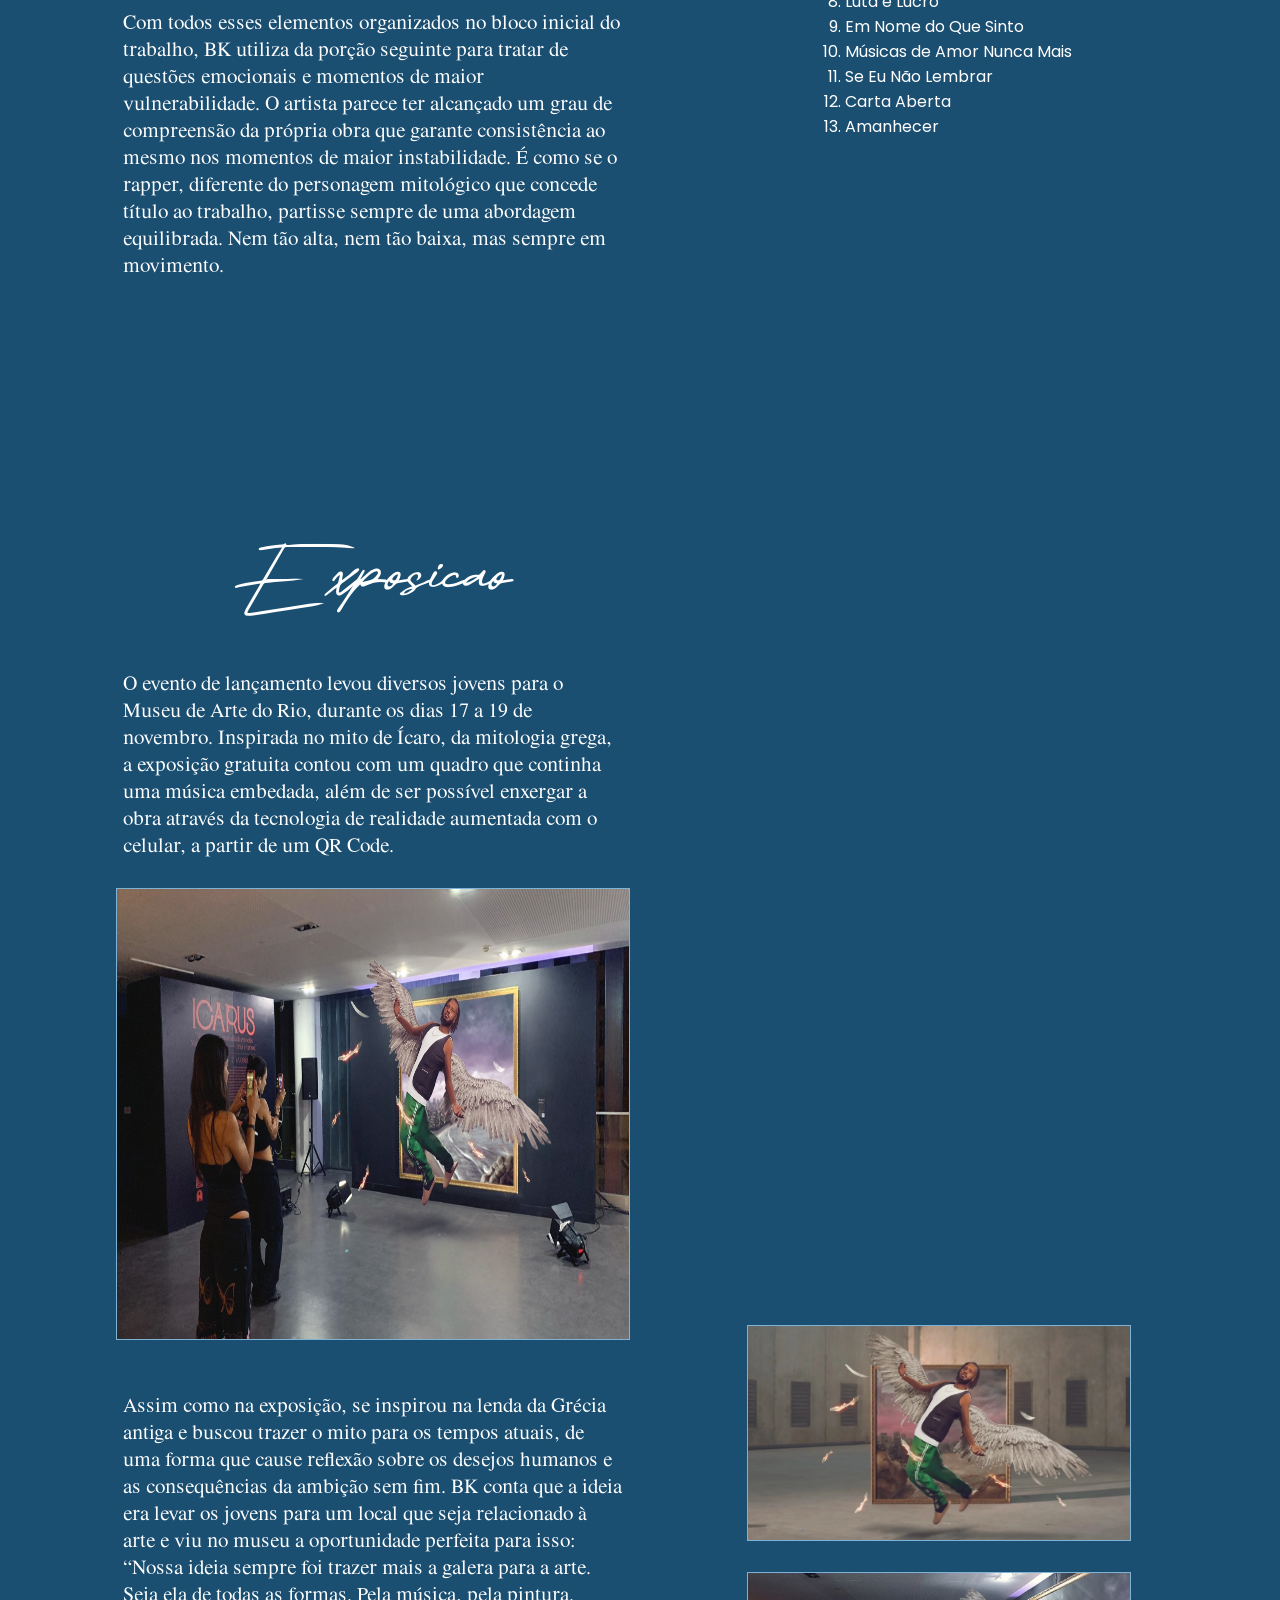
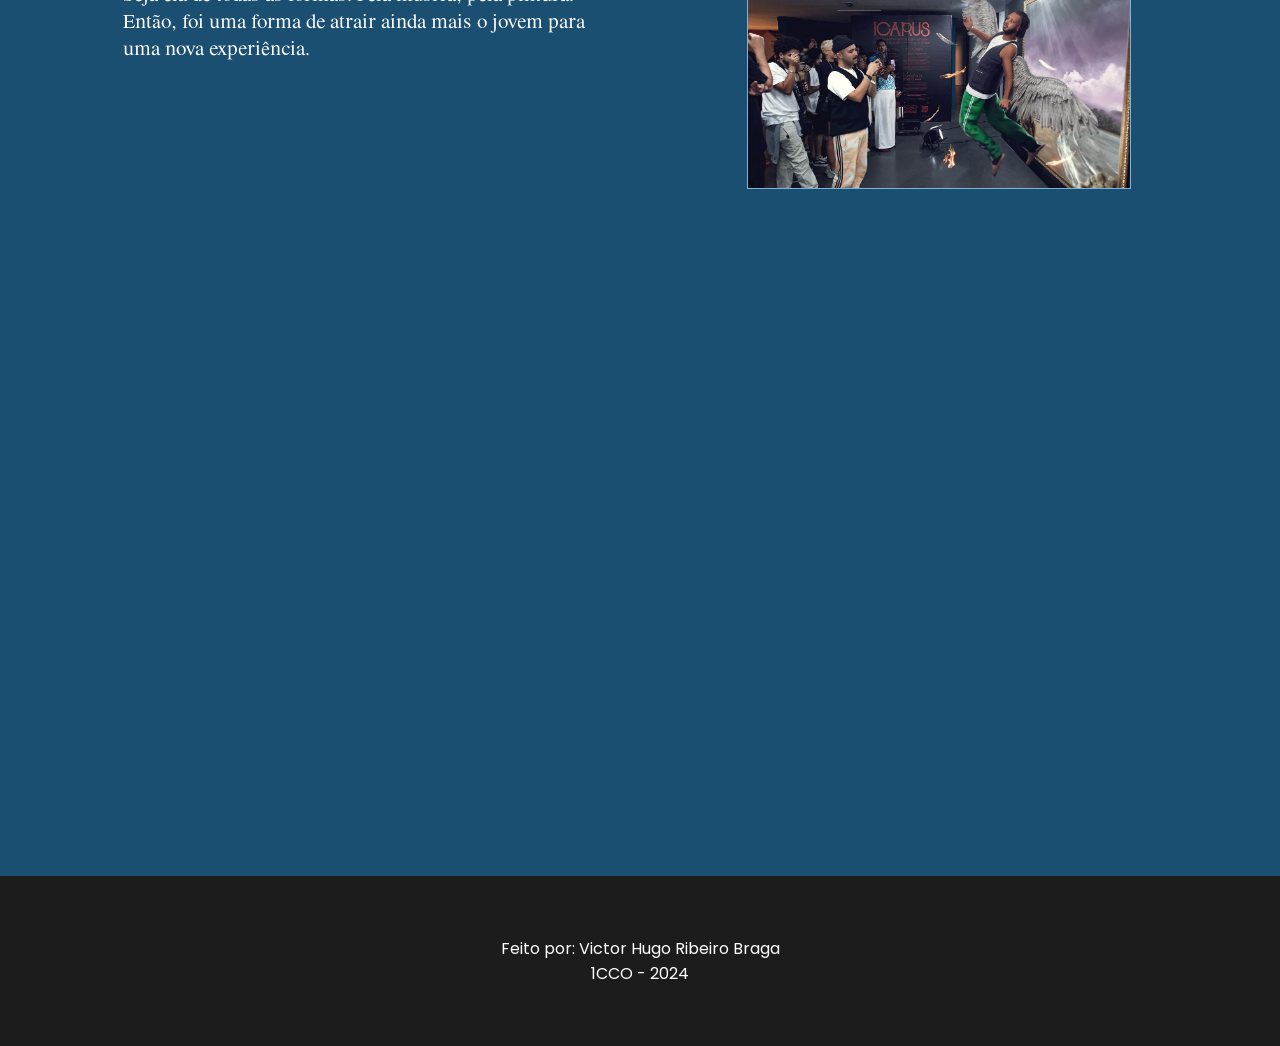
==== commit ed7eabdb: "Configurar novo gráfico, finalização do CSS, mudanças de CSS nas páginas quiz e dashboard." ====
--- a/web-data-viz-main/public/index.html
+++ b/web-data-viz-main/public/index.html
@@ -18,7 +18,6 @@
       <a href="index.html#projetos-ir">Projetos</a>
       <a href="index.html#exposicao-ir">Exposição Icarus</a>
       <a href="dashboard/cards.html">Quiz</a>
-      <a href="#">Pergunte aqui</a>
     </div>
 
     <button class="openbtn" onclick="openNav()">&#9776;</button>
@@ -351,7 +350,7 @@
       </div>
     </div>
   </div>
-  <footer>AAAAAAAAAAAAAAAA</footer>
+  <footer class="footer">Feito por: Victor Hugo Ribeiro Braga <br> 1CCO - 2024</footer>
 </body>
 
 </html>
--- a/web-data-viz-main/public/css/styleHP.css
+++ b/web-data-viz-main/public/css/styleHP.css
@@ -1,21 +1,6 @@
-@font-face {
-  font-family: 'karrik';
-  src: url(..//fonts/Karrik-Regular.woff2);
-}
-
 @font-face {
   font-family: 'timesnewerroman';
   src: url(..//fonts/TimesNewerRoman-Regular.otf);
-}
-
-@font-face {
-  font-family: 'bigjohn';
-  src: url(..//fonts/BIG\ JOHN.otf);
-}
-
-@font-face {
-  font-family: 'neuehaas';
-  src: url(..//fonts/NeueHaasDisplayBlack.ttf);
 }
 
 @font-face {
@@ -176,14 +161,13 @@
   /* border-bottom: 2px solid #393939; */
 }
 
-.bkshow-sobre{
-  position: cover;
-width: 55vw;
-height: 75vh;
-border: 1px solid grey;
-display: flex;
-justify-content: center;
-align-items: center;
+.bkshow-sobre {
+  max-width: 750px;
+  position: relative;
+  border: 1px solid grey;
+  display: flex;
+  justify-content: center;
+  align-items: center;
 }
 
 .sobre-title {
@@ -294,7 +278,7 @@
   border-bottom: 2px solid #BDC3C7;
 }
 
-.title-cer{
+.title-cer {
   font-size: 95px;
   color: white;
   font-family: 'thesignature';
@@ -377,7 +361,7 @@
   border-bottom: 2px solid #c09642;
 }
 
-.gigantes-title{
+.gigantes-title {
   font-size: 145px;
   color: #c09642;
   font-family: 'thesignature';
@@ -456,7 +440,7 @@
   border-bottom: 2px solid white;
 }
 
-.title-olem{
+.title-olem {
   font-size: 105px;
   color: white;
   font-family: 'thesignature';
@@ -498,7 +482,7 @@
   padding-top: 10%;
 }
 
-.title-olem-1{
+.title-olem-1 {
   margin-left: 410px;
   width: 1000px;
   font-family: 'thesignature';
@@ -523,7 +507,7 @@
 /*ICARUS*/
 .icarus {
   background-color: #1B4F72;
-  height: 470vh;
+  height: 430vh;
 }
 
 .icarus .icarus-banner {
@@ -535,7 +519,7 @@
   border-bottom: 2px solid #2874A6;
 }
 
-.title-icarus{
+.title-icarus {
   font-size: 145px;
   color: white;
   font-family: 'thesignature';
@@ -590,23 +574,30 @@
   justify-content: center;
 }
 
-.texto-icarus p{
+.texto-icarus p {
   font-family: 'thesignature';
   font-size: 100px;
   margin-top: 10%;
   margin-bottom: 7%;
 }
 
-.texto-icarus img{
+.texto-icarus img {
   width: 40vw;
   height: 50vh;
   border: 1px solid #7FB3D5;
 }
 
-.img-exposicao{
+.img-exposicao {
   display: flex;
   flex-direction: column;
   width: 30vw;
   height: 35vh;
   gap: 3vh;
+}
+
+.footer{
+  background-color: #1C1C1C;
+  padding: 60px;
+  text-align: center;
+  color: white;
 }
